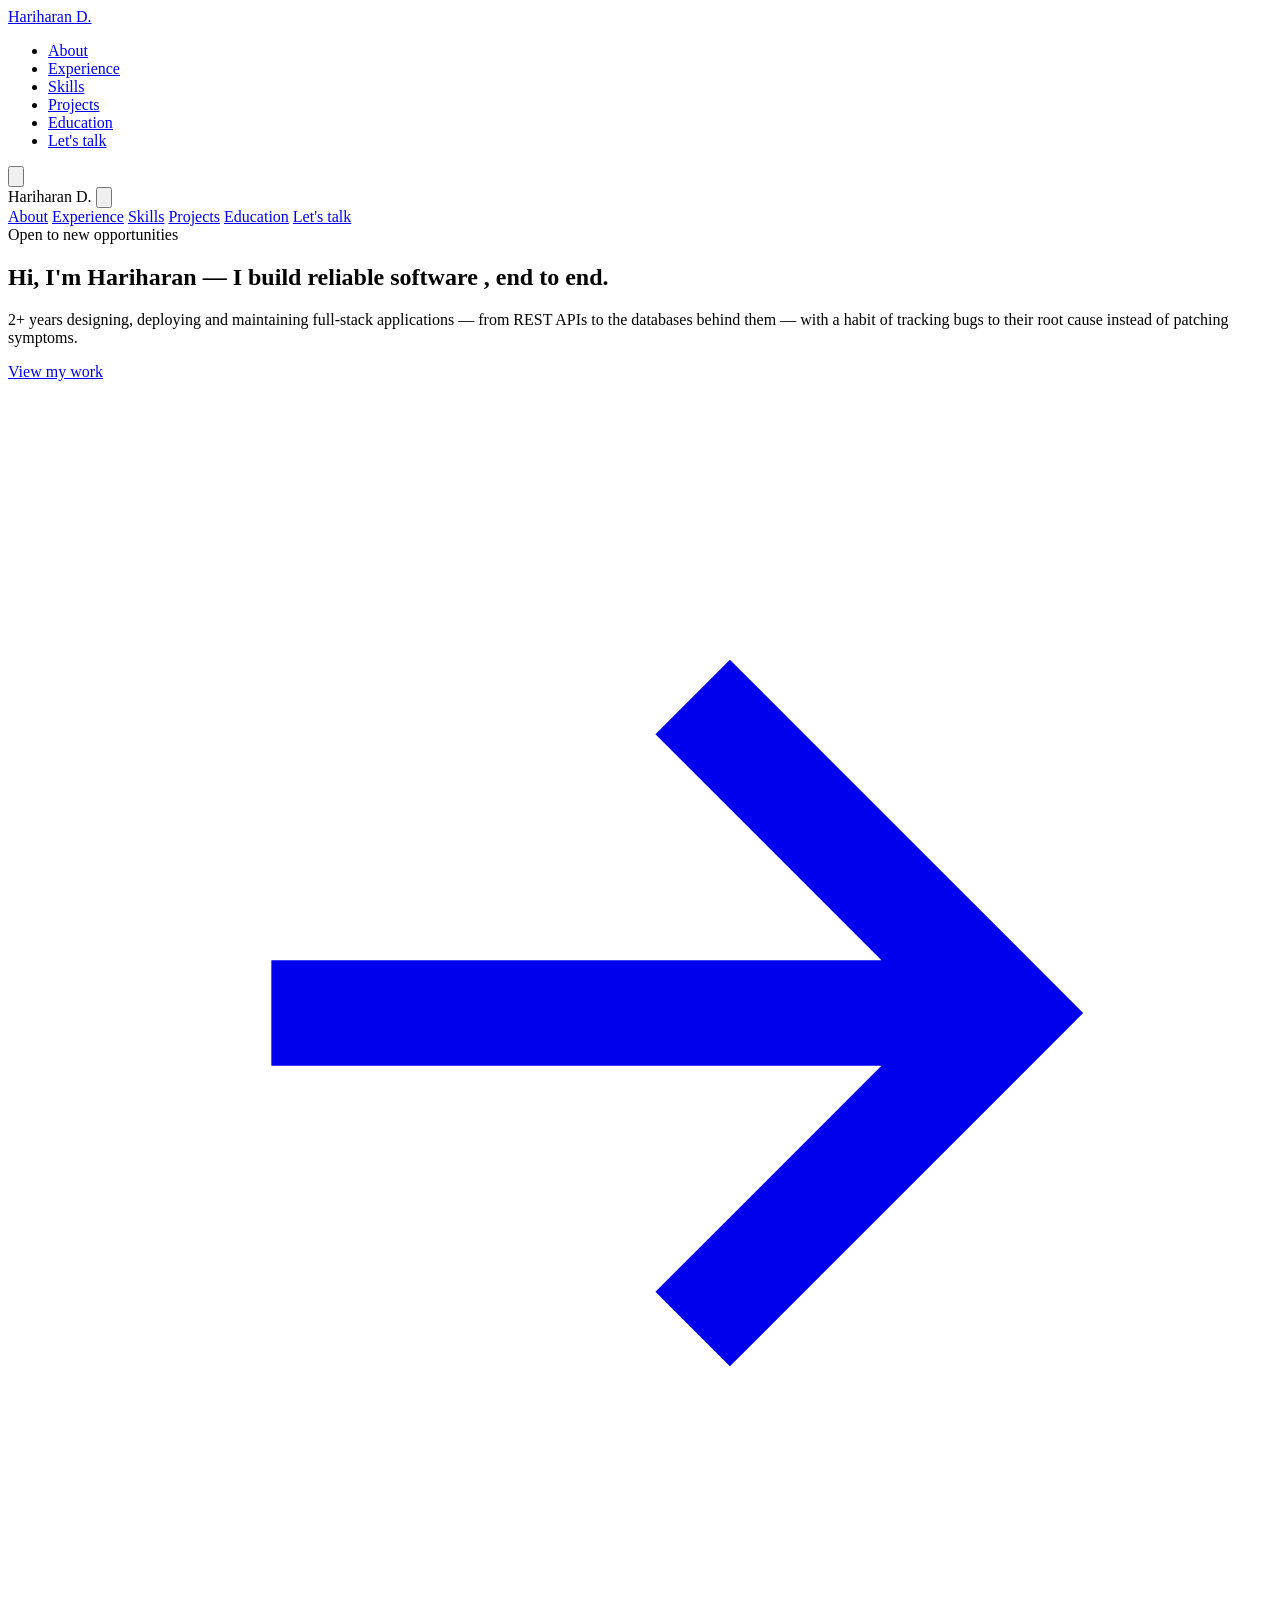
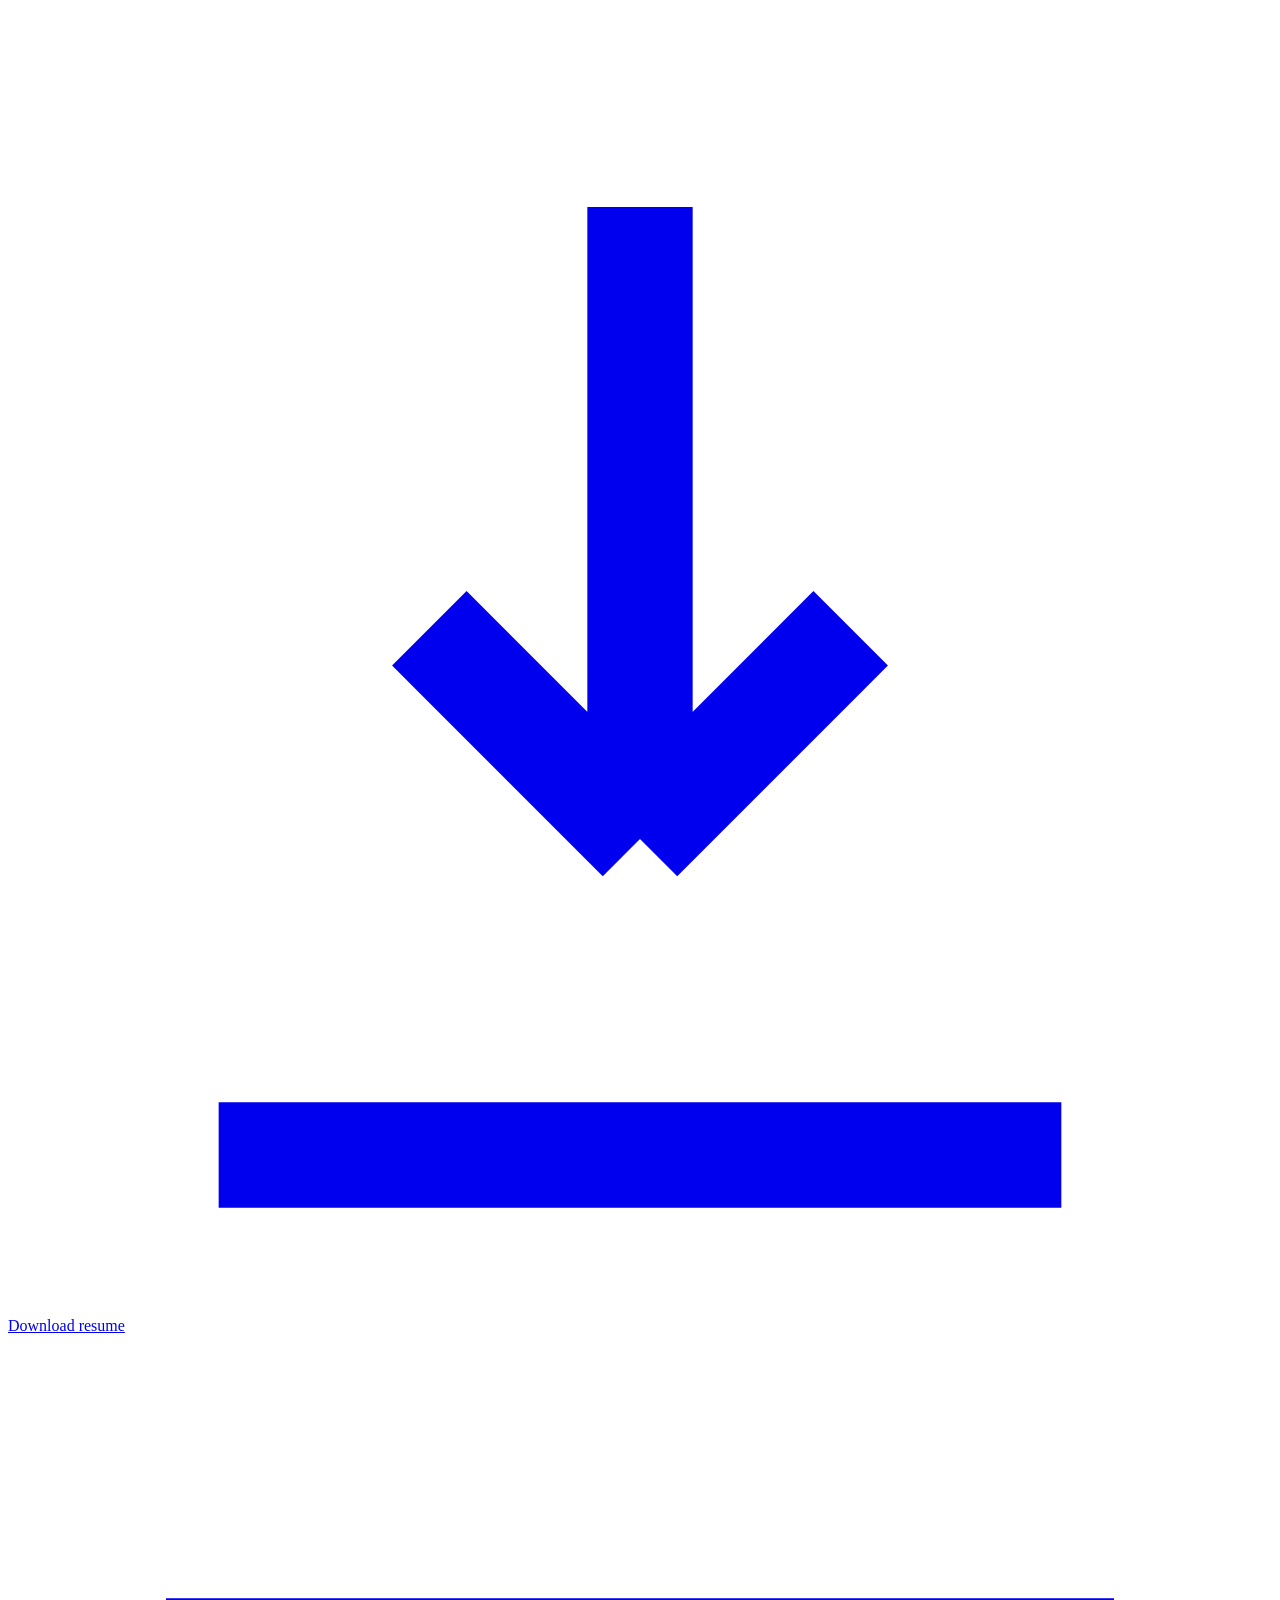
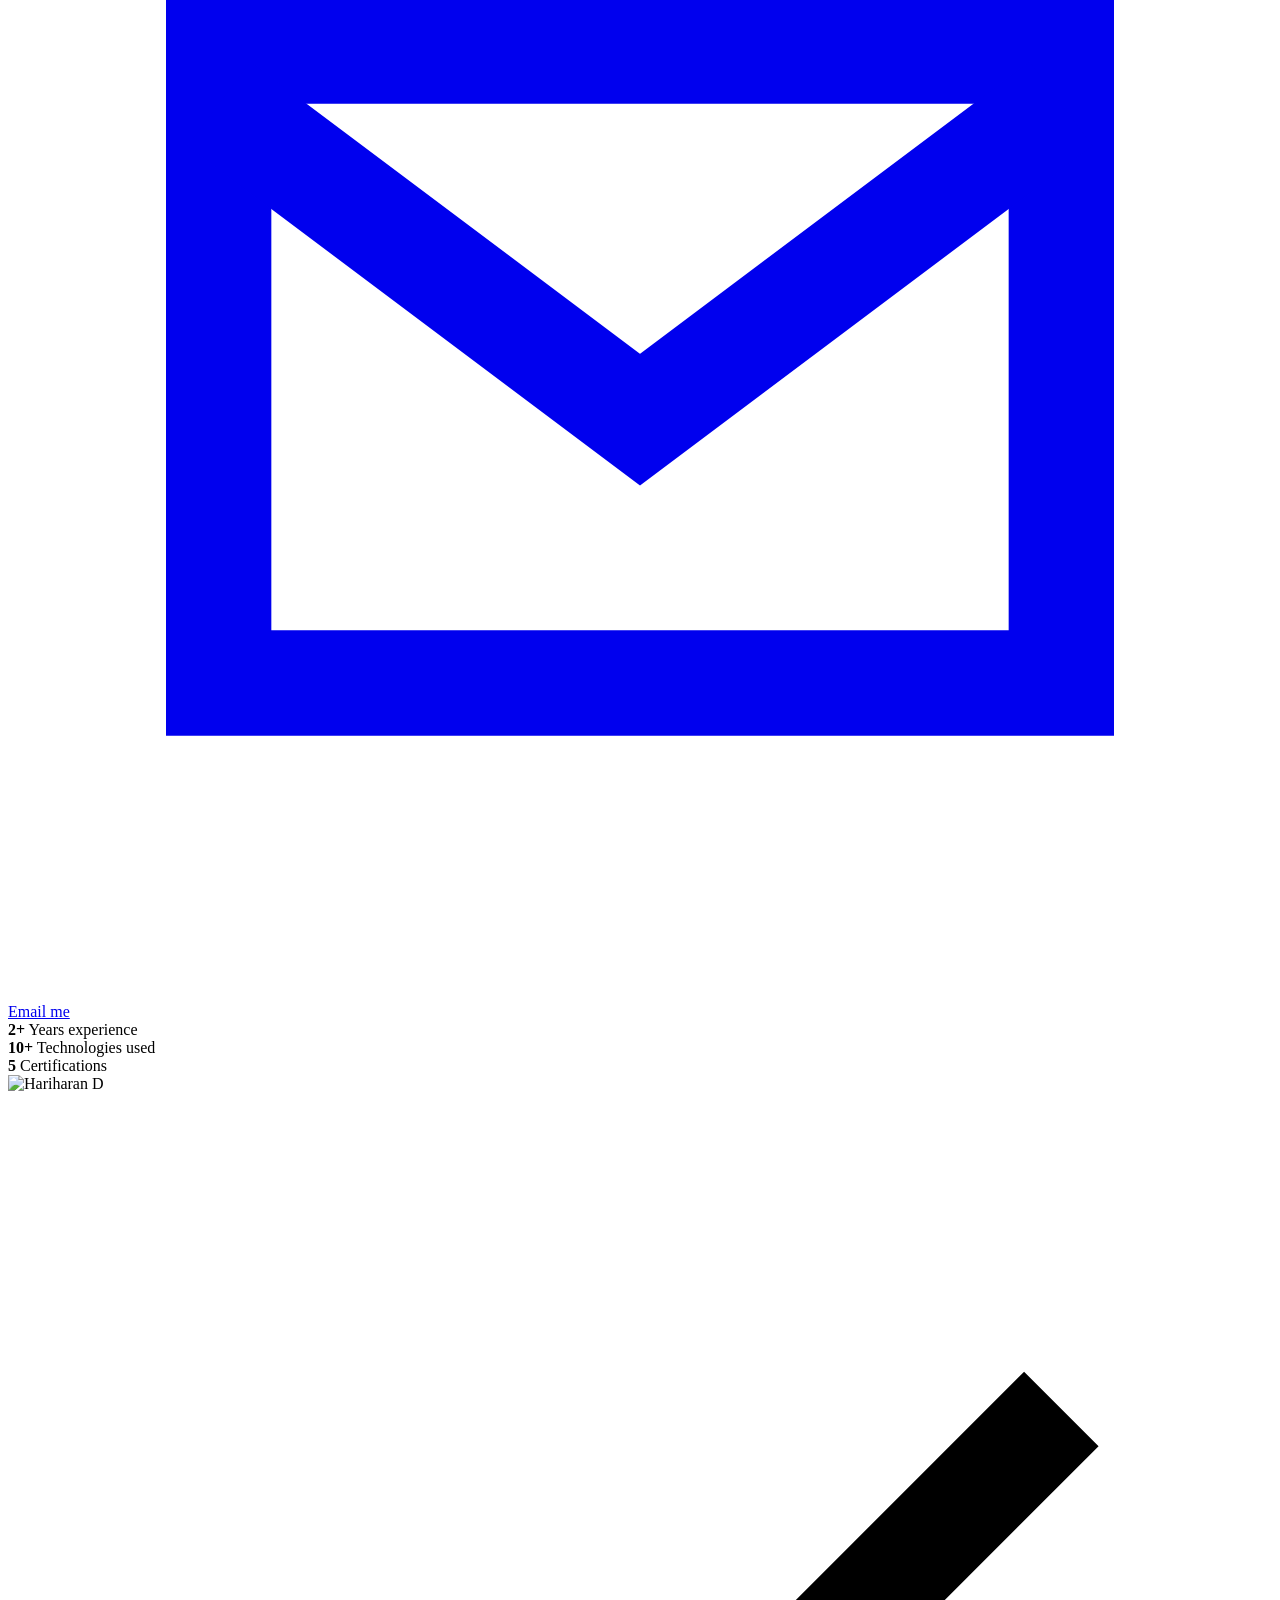
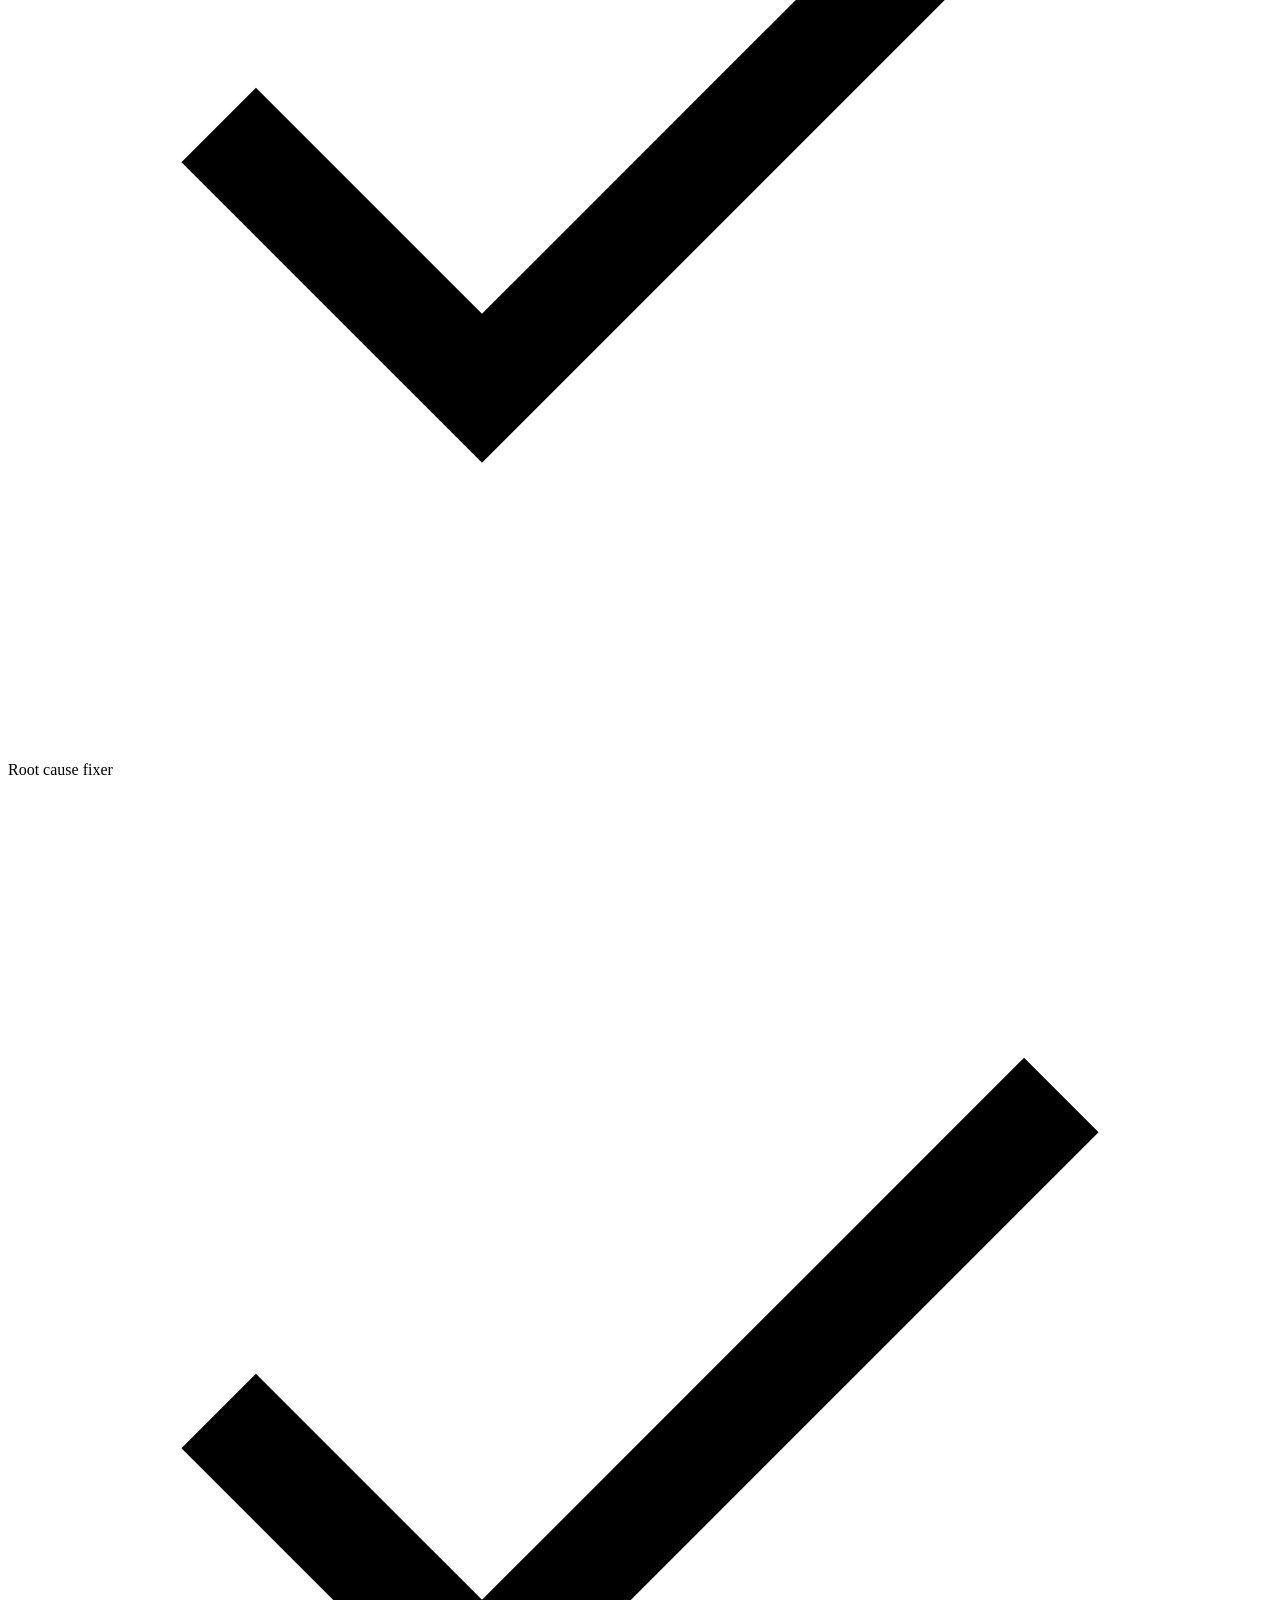
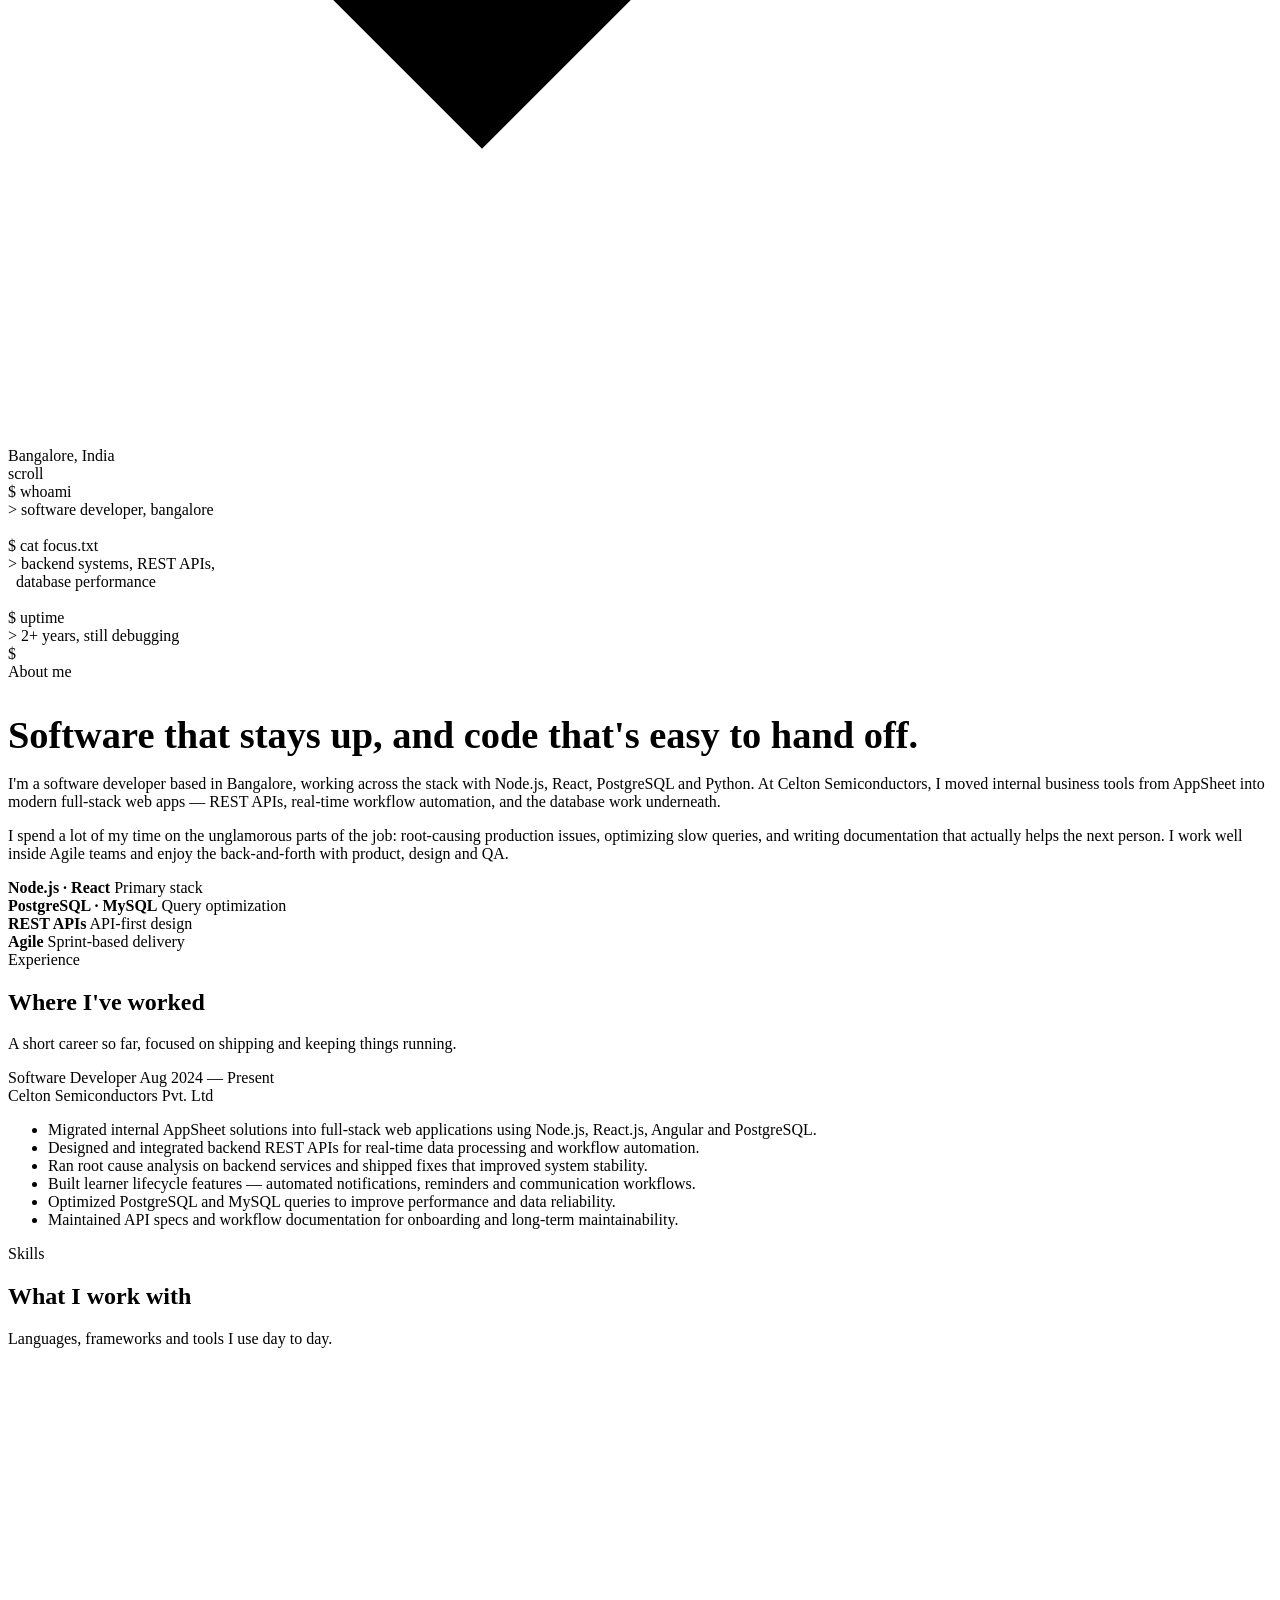
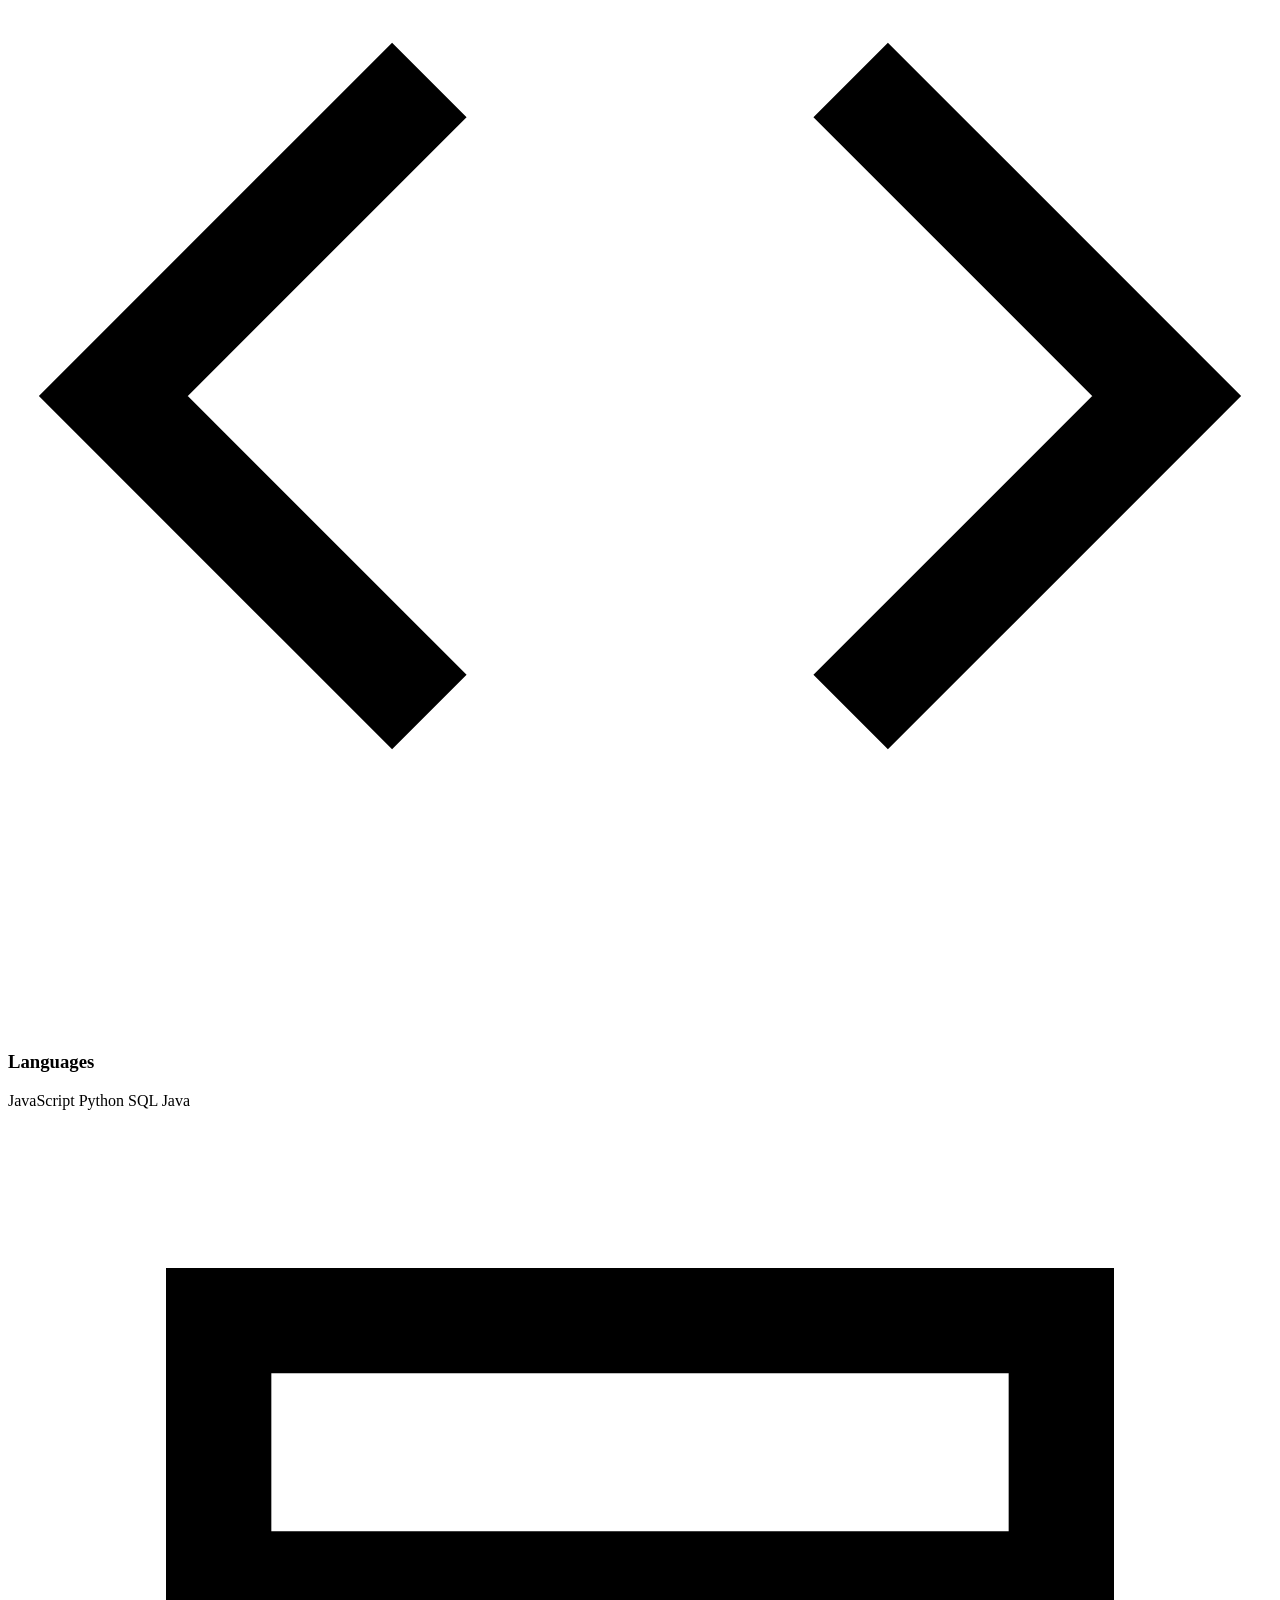
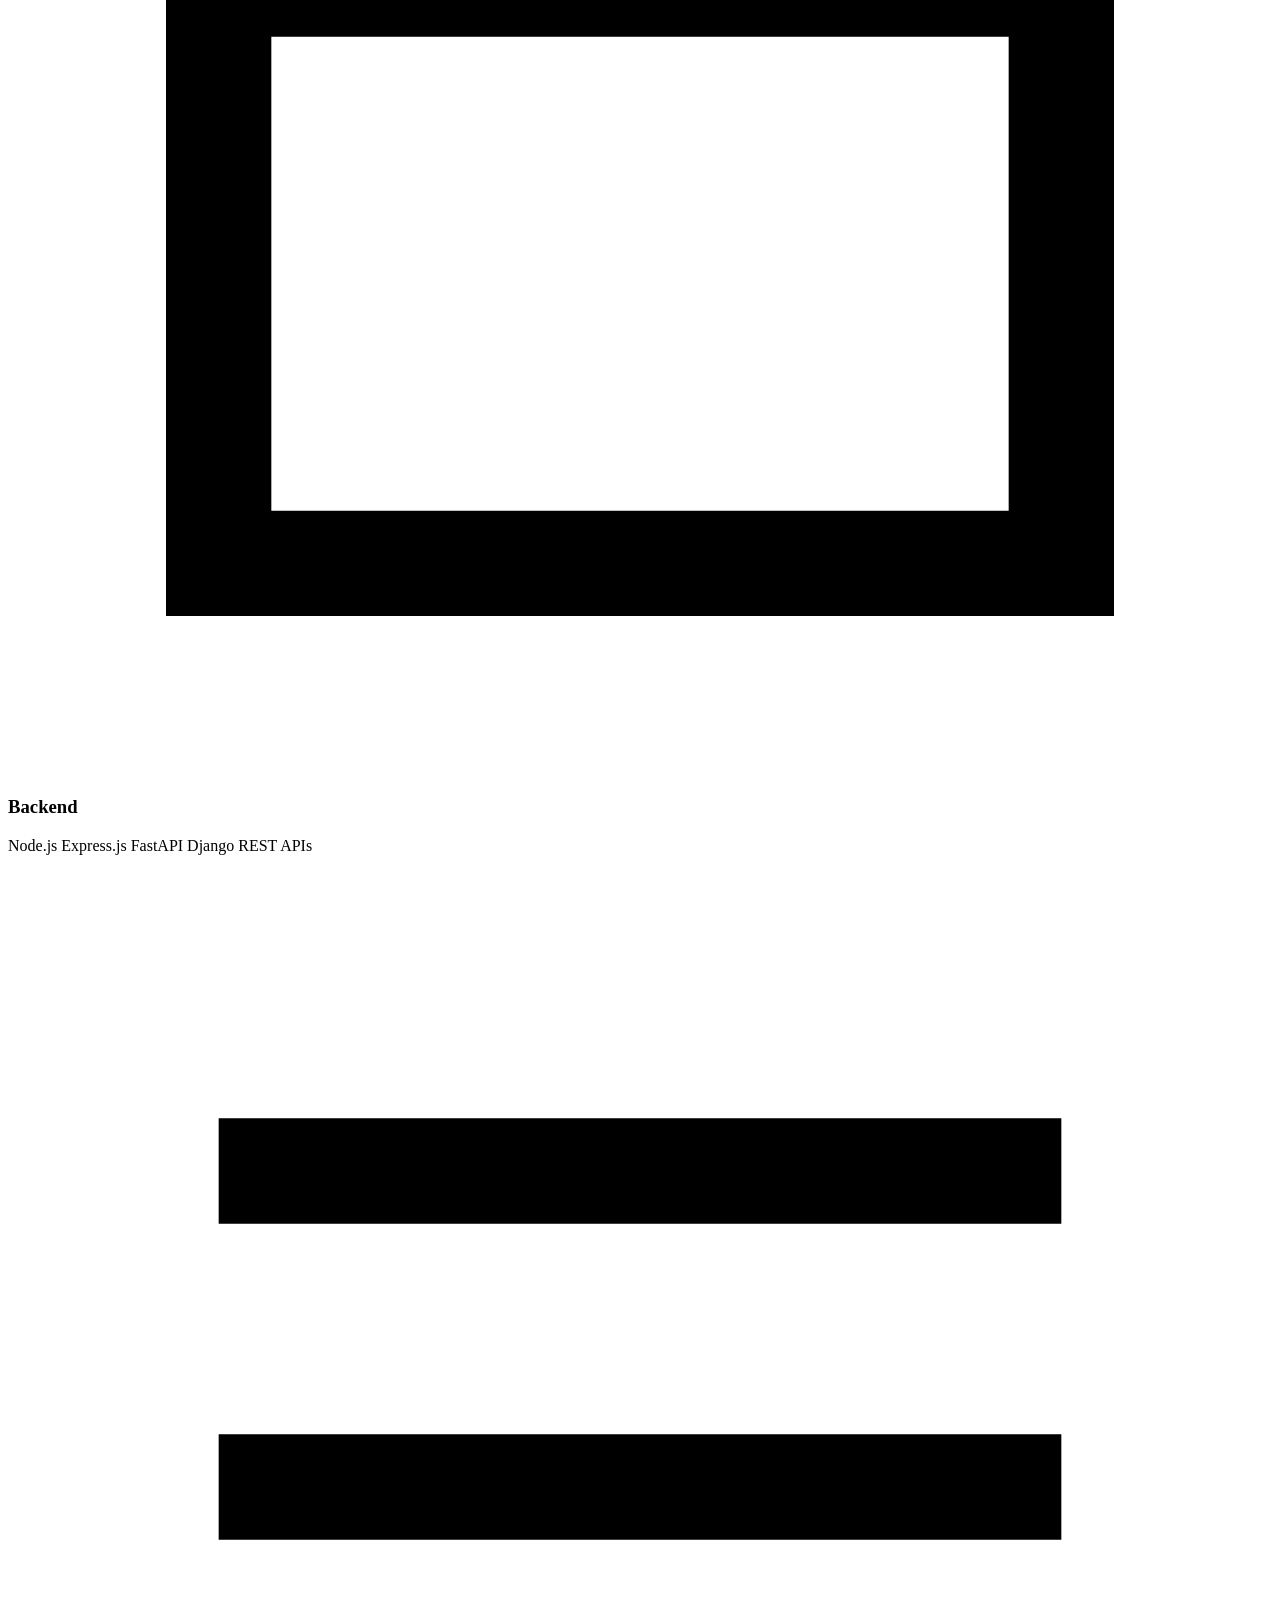
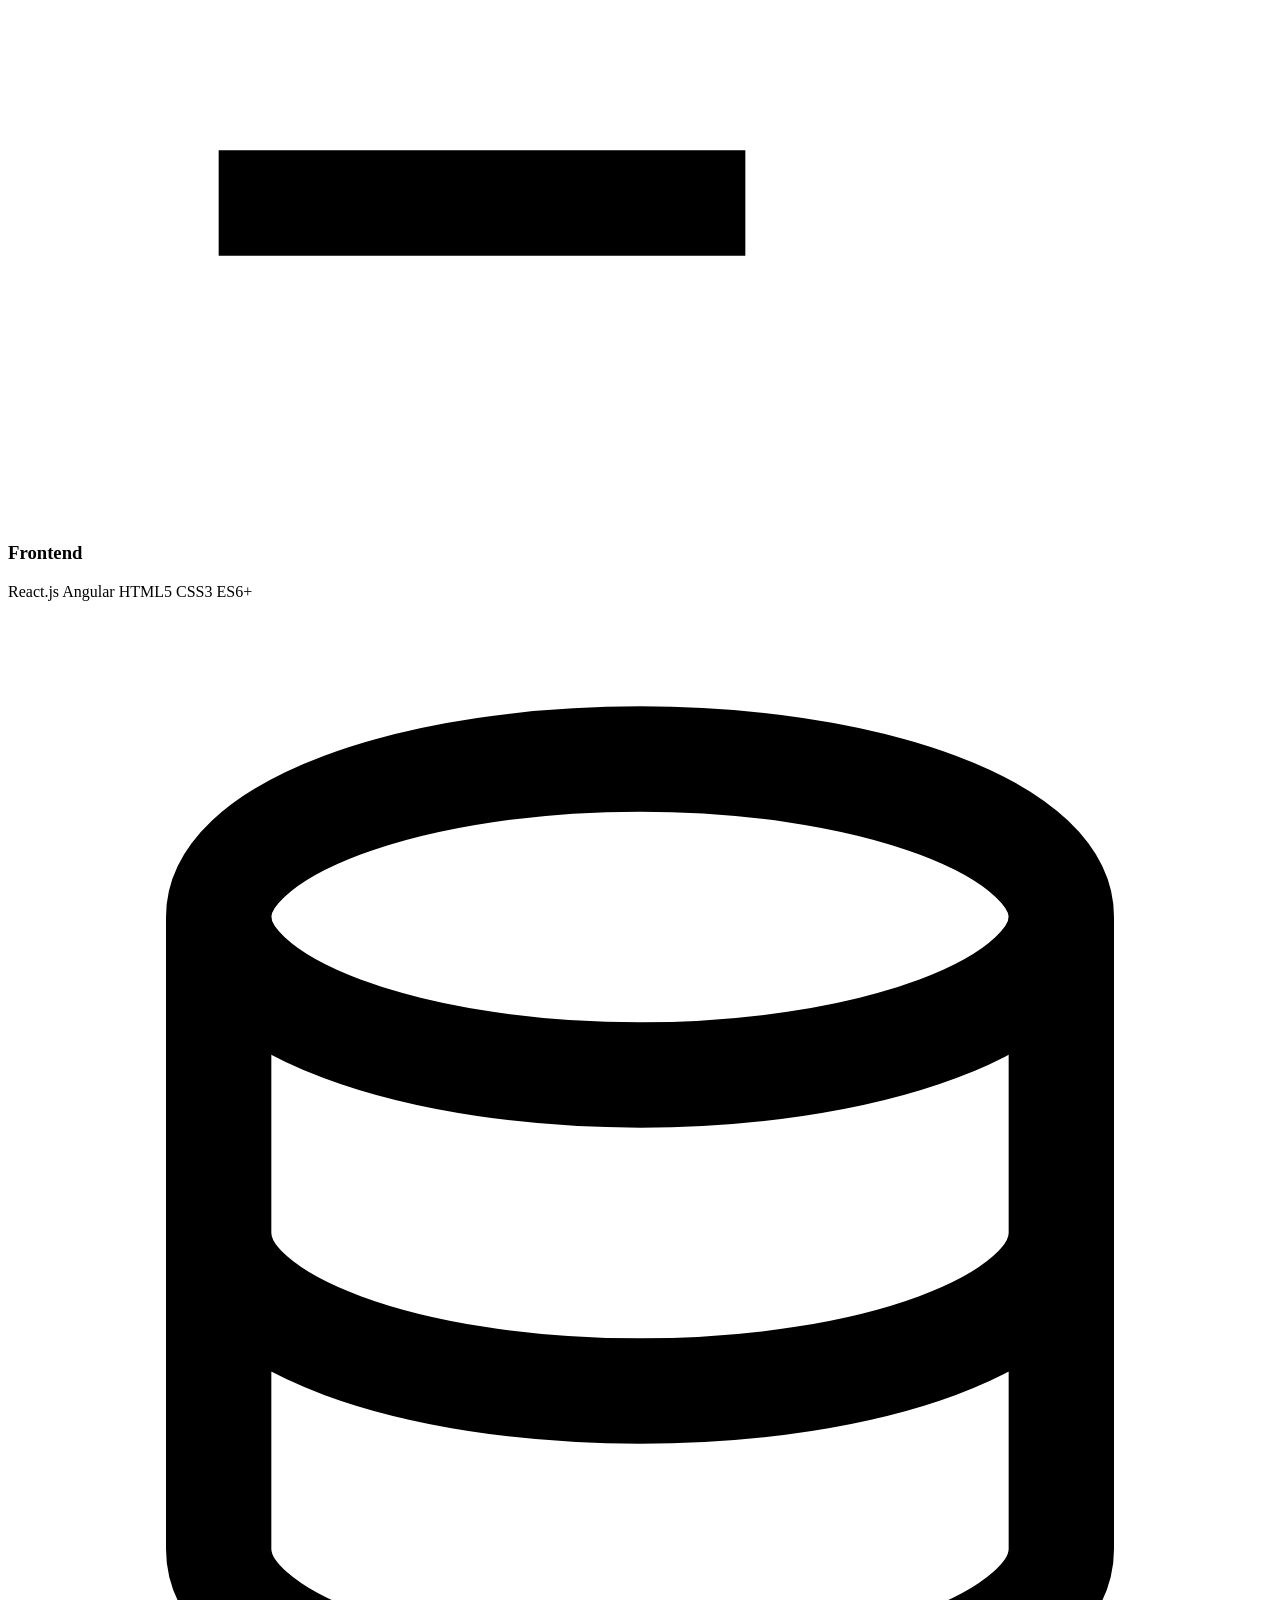
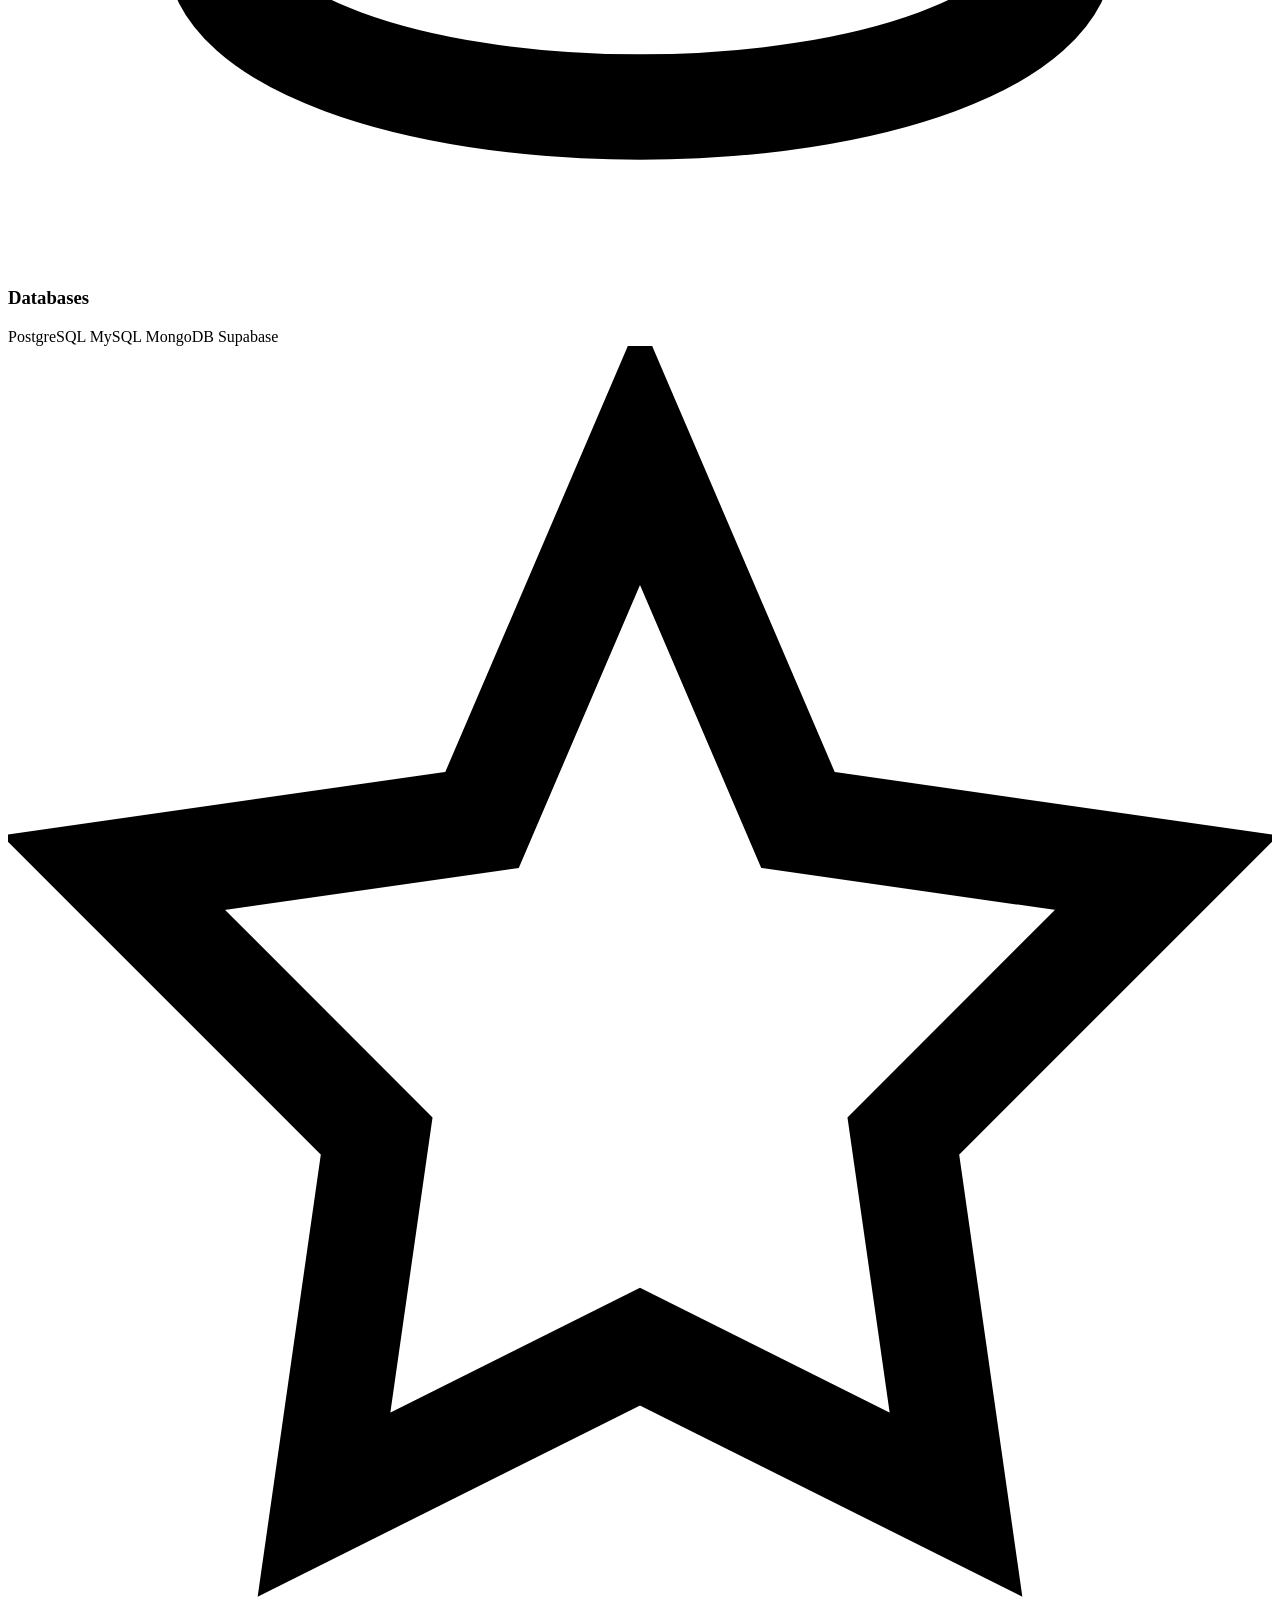
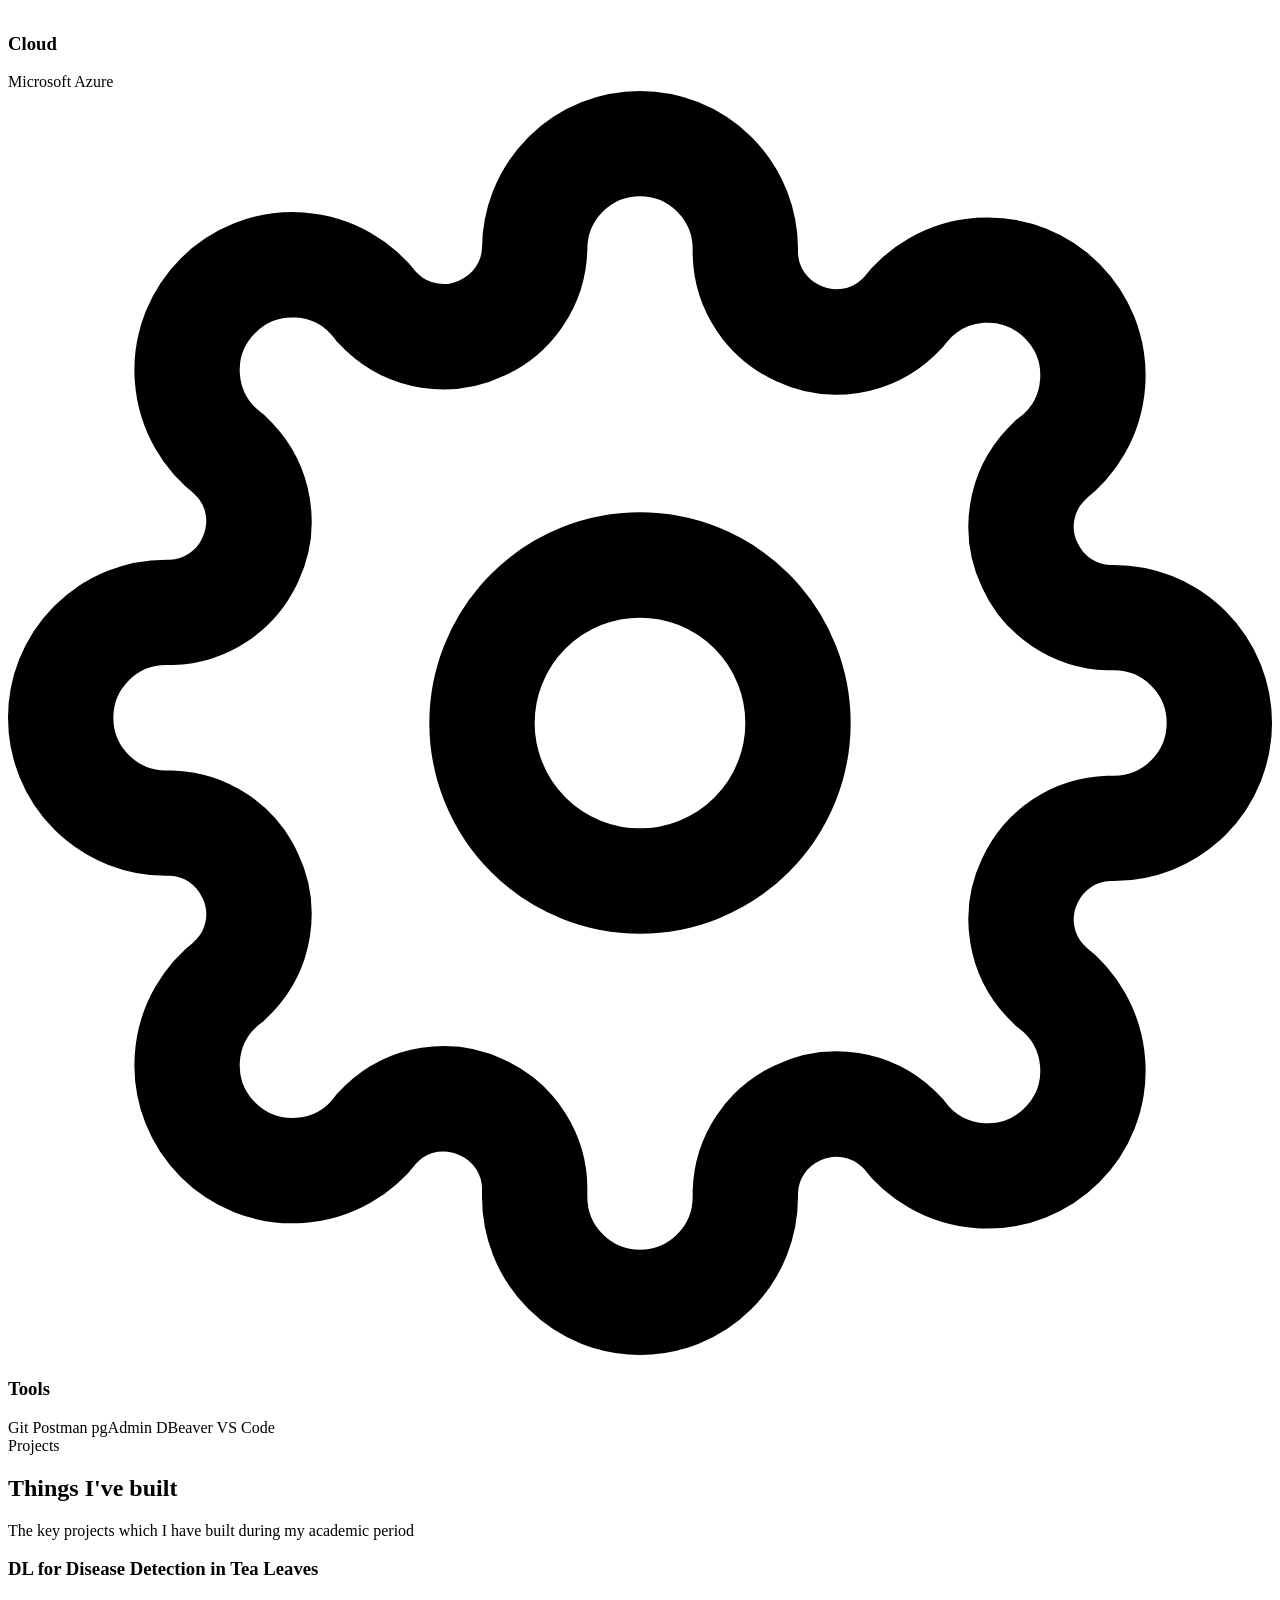
==== index.html @ 6463476a "upload the main index.html portfolio file" ====
<!DOCTYPE html>
<html lang="en">
<head>
  <meta charset="UTF-8" />
  <meta name="viewport" content="width=device-width, initial-scale=1.0" />

  <title>Hariharan D — Software Developer</title>

  <meta
    name="description"
    content="Hariharan D — Software Developer specializing in Node.js, React and full-stack systems."
  />

  <link rel="preconnect" href="https://fonts.googleapis.com" />
  <link rel="preconnect" href="https://fonts.gstatic.com" crossorigin />

  <link
    href="https://fonts.googleapis.com/css2?family=Fraunces:opsz,wght@9..144,500;9..144,600&family=Plus+Jakarta+Sans:wght@400;500;600;700&family=IBM+Plex+Mono:wght@400;500&display=swap"
    rel="stylesheet"
  />

  <link rel="stylesheet" href="css/style.css" />
</head>

<body>

  <div id="scrollProgress"></div>

  <div class="admin-pill" id="adminPill" style="display:none;">
    ADMIN MODE
  </div>

  <!-- ============ Navbar ============ -->

  <header class="navbar" id="navbar">
    <div class="wrap nav-inner">

      <a href="#top" class="brand">
        Hariharan <span>D.</span>
      </a>

      <nav>
        <ul class="nav-links">
          <li><a href="#about">About</a></li>
          <li><a href="#experience">Experience</a></li>
          <li><a href="#skills">Skills</a></li>
          <li><a href="#projects">Projects</a></li>
          <li><a href="#education">Education</a></li>
          <li><a href="#contact" class="nav-cta">Let's talk</a></li>
        </ul>
      </nav>

      <button
        class="hamburger"
        id="hamburger"
        aria-label="Open menu"
      >
        <svg
          viewBox="0 0 24 24"
          fill="none"
          stroke="currentColor"
          stroke-width="2"
        >
          <path d="M3 6h18M3 12h18M3 18h18" />
        </svg>
      </button>

    </div>
  </header>

  <!-- Mobile Menu -->

  <div class="mobile-menu" id="mobileMenu">

    <div class="mobile-menu-top">

      <span class="brand">
        Hariharan <span>D.</span>
      </span>

      <button
        class="hamburger"
        id="mobileClose"
        aria-label="Close menu"
      >
        <svg
          viewBox="0 0 24 24"
          fill="none"
          stroke="currentColor"
          stroke-width="2"
        >
          <path d="M6 6l12 12M18 6L6 18" />
        </svg>
      </button>

    </div>

    <a href="#about">About</a>
    <a href="#experience">Experience</a>
    <a href="#skills">Skills</a>
    <a href="#projects">Projects</a>
    <a href="#education">Education</a>
    <a href="#contact" class="nav-cta">Let's talk</a>

  </div>

  <main id="top">

    <!-- ============ Hero ============ -->

    <section class="hero" id="hero">

      <div class="hero-blobs">
        <div class="blob blob-1"></div>
        <div class="blob blob-2"></div>
        <div class="blob blob-3"></div>
      </div>

      <div class="wrap hero-grid">

        <div>

          <span class="hero-tag">
            <span class="dot"></span>
            Open to new opportunities
          </span>

          <h1>
            Hi, I'm Hariharan — I build
            <span class="gradient-text">
              reliable software
            </span>,
            end to end.
          </h1>

          <p class="hero-role-line">
            <span id="roleText"></span>
            <span class="cursor"></span>
          </p>

          <p class="desc">
            2+ years designing, deploying and maintaining full-stack
            applications — from REST APIs to the databases behind them —
            with a habit of tracking bugs to their root cause instead of
            patching symptoms.
          </p>

          <div class="hero-actions">

            <a class="btn btn-primary" href="#projects">
              View my work

              <svg
                viewBox="0 0 24 24"
                fill="none"
                stroke="currentColor"
                stroke-width="2"
              >
                <path d="M5 12h14M13 6l6 6-6 6" />
              </svg>
            </a>

            <!-- DOWNLOAD RESUME BUTTON -->

            <a
              class="btn btn-outline"
              href="./assets/resume.pdf"
              download="Hariharan-D-Software-Developer-Resume.pdf"
            >
              <svg
                viewBox="0 0 24 24"
                fill="none"
                stroke="currentColor"
                stroke-width="2"
              >
                <path d="M12 3v12m0 0l-4-4m4 4l4-4M4 21h16"/>
              </svg>
              Download resume
            </a>

            <a
              class="btn btn-ghost"
              href="mailto:imdhariharan@gmail.com"
            >
              <svg
                viewBox="0 0 24 24"
                fill="none"
                stroke="currentColor"
                stroke-width="2"
              >
                <path d="M4 6h16v12H4z" />
                <path d="M4 7l8 6 8-6" />
              </svg>

              Email me
            </a>

          </div>

          <div class="hero-stats">

            <div>
              <strong>2+</strong>
              <span>Years experience</span>
            </div>

            <div>
              <strong>10+</strong>
              <span>Technologies used</span>
            </div>

            <div>
              <strong>5</strong>
              <span>Certifications</span>
            </div>

          </div>

        </div>

        <div class="hero-photo-wrap">

          <div class="hero-photo-ring">

            <div class="hero-photo">

              <img
                src="assets/profile.jpeg"
                alt="Hariharan D"
              />

            </div>

          </div>

          <div class="hero-badge badge-1">

            <svg
              viewBox="0 0 24 24"
              fill="none"
              stroke="currentColor"
              stroke-width="2"
            >
              <path d="M20 6L9 17l-5-5" />
            </svg>

            Root cause fixer

          </div>

          <div class="hero-badge badge-2">

            <svg
              viewBox="0 0 24 24"
              fill="none"
              stroke="currentColor"
              stroke-width="2"
            >
              <path d="M20 6L9 17l-5-5" />
            </svg>

            Bangalore, India

          </div>

        </div>

      </div>

      <div class="scroll-cue">
        <div class="stick"></div>
        scroll
      </div>

    </section>


    <!-- ============ About ============ -->

    <section id="about">

      <div class="wrap about-grid">

        <div data-reveal>

          <div class="about-card">

            <div class="mini-terminal">

              <span class="p">$</span> whoami<br>

              <span class="k">></span>
              software developer, bangalore

              <br><br>

              <span class="p">$</span> cat focus.txt<br>

              <span class="k">></span>
              backend systems, REST APIs,<br>

              &nbsp;&nbsp;database performance

              <br><br>

              <span class="p">$</span> uptime<br>

              <span class="k">></span>
              2+ years, still debugging

              <br>

              <span class="p">$</span>
              <span
                class="cursor"
                style="background:#7ee6c4;"
              ></span>

            </div>

          </div>

        </div>


        <div data-reveal data-reveal-delay="1">

          <span class="eyebrow">
            About me
          </span>

          <h2
            style="
              font-size:clamp(1.8rem,3vw,2.4rem);
              margin-bottom:18px;
            "
          >
            Software that stays up, and code that's easy to hand off.
          </h2>

          <p>
            I'm a software developer based in Bangalore, working across
            the stack with Node.js, React, PostgreSQL and Python.
            At Celton Semiconductors, I moved internal business tools
            from AppSheet into modern full-stack web apps — REST APIs,
            real-time workflow automation, and the database work underneath.
          </p>

          <p class="muted">
            I spend a lot of my time on the unglamorous parts of the job:
            root-causing production issues, optimizing slow queries,
            and writing documentation that actually helps the next person.
            I work well inside Agile teams and enjoy the back-and-forth
            with product, design and QA.
          </p>

          <div class="about-highlights">

            <div class="highlight">
              <strong>Node.js · React</strong>
              <span>Primary stack</span>
            </div>

            <div class="highlight">
              <strong>PostgreSQL · MySQL</strong>
              <span>Query optimization</span>
            </div>

            <div class="highlight">
              <strong>REST APIs</strong>
              <span>API-first design</span>
            </div>

            <div class="highlight">
              <strong>Agile</strong>
              <span>Sprint-based delivery</span>
            </div>

          </div>

        </div>

      </div>

    </section>


    <!-- ============ Experience ============ -->

    <section id="experience">

      <div class="wrap">

        <div class="section-head" data-reveal>

          <span class="eyebrow">
            Experience
          </span>

          <h2>
            Where I've worked
          </h2>

          <p>
            A short career so far, focused on shipping and keeping things running.
          </p>

        </div>


        <div class="timeline">

          <div class="tl-entry" data-reveal>

            <div class="tl-dot"></div>

            <div class="tl-card">

              <div class="tl-meta">

                <span class="role">
                  Software Developer
                </span>

                <span class="date">
                  Aug 2024 — Present
                </span>

              </div>

              <div class="tl-org">
                Celton Semiconductors Pvt. Ltd
              </div>

              <ul>

                <li>
                  Migrated internal AppSheet solutions into full-stack
                  web applications using Node.js, React.js, Angular and PostgreSQL.
                </li>

                <li>
                  Designed and integrated backend REST APIs for real-time
                  data processing and workflow automation.
                </li>

                <li>
                  Ran root cause analysis on backend services and shipped
                  fixes that improved system stability.
                </li>

                <li>
                  Built learner lifecycle features — automated notifications,
                  reminders and communication workflows.
                </li>

                <li>
                  Optimized PostgreSQL and MySQL queries to improve
                  performance and data reliability.
                </li>

                <li>
                  Maintained API specs and workflow documentation for
                  onboarding and long-term maintainability.
                </li>

              </ul>

            </div>

          </div>

        </div>

      </div>

    </section>


    <!-- ============ Skills ============ -->

    <section id="skills">

      <div class="wrap">

        <div class="section-head" data-reveal>

          <span class="eyebrow">
            Skills
          </span>

          <h2>
            What I work with
          </h2>

          <p>
            Languages, frameworks and tools I use day to day.
          </p>

        </div>


        <div class="skills-wrap">

          <div class="skill-card" data-reveal>

            <div
              class="icon-tile"
              style="background:var(--primary);"
            >

              <svg
                viewBox="0 0 24 24"
                fill="none"
                stroke="currentColor"
                stroke-width="2"
              >
                <path d="M16 18l6-6-6-6M8 6l-6 6 6 6" />
              </svg>

            </div>

            <h3>
              Languages
            </h3>

            <div class="chip-row">

              <span class="chip">JavaScript</span>
              <span class="chip">Python</span>
              <span class="chip">SQL</span>
              <span class="chip">Java</span>

            </div>

          </div>


          <div
            class="skill-card"
            data-reveal
            data-reveal-delay="1"
          >

            <div
              class="icon-tile"
              style="background:var(--cyan);"
            >

              <svg
                viewBox="0 0 24 24"
                fill="none"
                stroke="currentColor"
                stroke-width="2"
              >
                <path d="M4 4h16v16H4z" />
                <path d="M4 9h16" />
              </svg>

            </div>

            <h3>
              Backend
            </h3>

            <div class="chip-row">

              <span class="chip">Node.js</span>
              <span class="chip">Express.js</span>
              <span class="chip">FastAPI</span>
              <span class="chip">Django</span>
              <span class="chip">REST APIs</span>

            </div>

          </div>


          <div
            class="skill-card"
            data-reveal
            data-reveal-delay="2"
          >

            <div
              class="icon-tile"
              style="background:var(--orange);"
            >

              <svg
                viewBox="0 0 24 24"
                fill="none"
                stroke="currentColor"
                stroke-width="2"
              >
                <path d="M4 6h16M4 12h16M4 18h10" />
              </svg>

            </div>

            <h3>
              Frontend
            </h3>

            <div class="chip-row">

              <span class="chip">React.js</span>
              <span class="chip">Angular</span>
              <span class="chip">HTML5</span>
              <span class="chip">CSS3</span>
              <span class="chip">ES6+</span>

            </div>

          </div>


          <div class="skill-card" data-reveal>

            <div
              class="icon-tile"
              style="background:var(--mint);"
            >

              <svg
                viewBox="0 0 24 24"
                fill="none"
                stroke="currentColor"
                stroke-width="2"
              >
                <ellipse
                  cx="12"
                  cy="6"
                  rx="8"
                  ry="3"
                />

                <path
                  d="M4 6v6c0 1.7 3.6 3 8 3s8-1.3 8-3V6M4 12v6c0 1.7 3.6 3 8 3s8-1.3 8-3v-6"
                />

              </svg>

            </div>

            <h3>
              Databases
            </h3>

            <div class="chip-row">

              <span class="chip">PostgreSQL</span>
              <span class="chip">MySQL</span>
              <span class="chip">MongoDB</span>
              <span class="chip">Supabase</span>

            </div>

          </div>


          <div
            class="skill-card"
            data-reveal
            data-reveal-delay="1"
          >

            <div
              class="icon-tile"
              style="background:var(--pink);"
            >

              <svg
                viewBox="0 0 24 24"
                fill="none"
                stroke="currentColor"
                stroke-width="2"
              >

                <path
                  d="M12 2l3 7 7 1-5 5 1 7-6-3-6 3 1-7-5-5 7-1z"
                />

              </svg>

            </div>

            <h3>
              Cloud
            </h3>

            <div class="chip-row">

              <span class="chip">
                Microsoft Azure
              </span>

            </div>

          </div>


          <div
            class="skill-card"
            data-reveal
            data-reveal-delay="2"
          >

            <div
              class="icon-tile"
              style="background:var(--primary-dark);"
            >

              <svg
                viewBox="0 0 24 24"
                fill="none"
                stroke="currentColor"
                stroke-width="2"
              >

                <circle
                  cx="12"
                  cy="12"
                  r="3"
                />

                <path
                  d="M19.4 15a1.7 1.7 0 00.3 1.9l.1.1a2 2 0 11-2.8 2.8l-.1-.1a1.7 1.7 0 00-1.9-.3 1.7 1.7 0 00-1 1.5V21a2 2 0 11-4 0v-.1a1.7 1.7 0 00-1-1.6 1.7 1.7 0 00-1.9.3l-.1.1a2 2 0 11-2.8-2.8l.1-.1a1.7 1.7 0 00.3-1.9 1.7 1.7 0 00-1.5-1H3a2 2 0 110-4h.1a1.7 1.7 0 001.5-1 1.7 1.7 0 00-.3-1.9l-.1-.1a2 2 0 112.8-2.8l.1.1a1.7 1.7 0 001.9.3H9a1.7 1.7 0 001-1.5V3a2 2 0 114 0v.1a1.7 1.7 0 001 1.5 1.7 1.7 0 001.9-.3l.1-.1a2 2 0 112.8 2.8l-.1.1a1.7 1.7 0 00-.3 1.9V9a1.7 1.7 0 001.5 1H21a2 2 0 110 4h-.1a1.7 1.7 0 00-1.5 1z"
                />

              </svg>

            </div>

            <h3>
              Tools
            </h3>

            <div class="chip-row">

              <span class="chip">Git</span>
              <span class="chip">Postman</span>
              <span class="chip">pgAdmin</span>
              <span class="chip">DBeaver</span>
              <span class="chip">VS Code</span>

            </div>

          </div>

        </div>

      </div>

    </section>


    <!-- ============ Projects ============ -->

    <section id="projects">

      <div class="wrap">

        <div class="section-head" data-reveal>

          <span class="eyebrow">
            Projects
          </span>

          <h2>
            Things I've built
          </h2>

          <p>
            The key projects which I have built during my academic period
          </p>

        </div>


        <div class="projects-grid">


          <!-- Project 1 -->

          <div
            class="project-card"
            data-reveal
          >

            <div class="project-inner">

              <div class="project-top">

                <h3>
                  DL for Disease Detection in Tea Leaves
                </h3>

              </div>

              <div class="project-stack">

                <span>Python</span>
                <span>Machine Learning</span>
                <span>HTML</span>
                <span>CSS</span>

              </div>

              <ul>

                <li>
                  Developed a machine learning-based system for
                  detecting diseases in tea leaves.
                </li>

                <li>
                  Processed image-based data using Python and machine
                  learning techniques.
                </li>

                <li>
                  Built a simple web interface using HTML and CSS
                  for interacting with the detection system.
                </li>

              </ul>

              <div class="project-links">

                <a
                  class="btn btn-outline btn-sm"
                  href="https://github.com/Hariharan-345/DL-for-Tea-Leaves-Disease-Detection"
                  target="_blank"
                  rel="noopener"
                >

                  <svg
                    viewBox="0 0 24 24"
                    fill="none"
                    stroke="currentColor"
                    stroke-width="2"
                  >

                    <path
                      d="M9 19c-5 1.5-5-2.5-7-3m14 6v-3.9c0-1 .1-1.4-.5-2 2-.2 4.5-1 4.5-5a4 4 0 00-1-2.7c.4-1 .4-2.2 0-3.3 0 0-1-.3-3 1.2a10 10 0 00-5.5 0C7.6 3.7 6.6 4 6.6 4a4 4 0 00-1 3.3A4 4 0 004.6 10c0 4 2.5 4.8 4.5 5-.6.6-.6 1.2-.5 2V21"
                    />

                  </svg>

                  Code

                </a>

              </div>

            </div>

          </div>


          <!-- Project 2 -->

          <div
            class="project-card"
            data-reveal
            data-reveal-delay="1"
          >

            <div class="project-inner">

              <div class="project-top">

                <h3>
                  Mobile Application for Sustainable Crop Recommendation System
                </h3>

              </div>

              <div class="project-stack">

                <span>Python</span>
                <span>Machine Learning</span>
                <span>SQL</span>

              </div>

              <ul>

                <li>
                  Developed an ML-based crop recommendation system
                  using structured agricultural data.
                </li>

                <li>
                  Implemented data processing and machine learning
                  workflows for crop recommendations.
                </li>

                <li>
                  Used Python and SQL for processing and managing
                  recommendation data.
                </li>

              </ul>

              <div class="project-links">

                <a
                  class="btn btn-outline btn-sm"
                  href="https://github.com/Hariharan-345/Mobile-Application-for-Crop-Recommendation"
                  target="_blank"
                  rel="noopener"
                >

                  <svg
                    viewBox="0 0 24 24"
                    fill="none"
                    stroke="currentColor"
                    stroke-width="2"
                  >

                    <path
                      d="M9 19c-5 1.5-5-2.5-7-3m14 6v-3.9c0-1 .1-1.4-.5-2 2-.2 4.5-1 4.5-5a4 4 0 00-1-2.7c.4-1 .4-2.2 0-3.3 0 0-1-.3-3 1.2a10 10 0 00-5.5 0C7.6 3.7 6.6 4 6.6 4a4 4 0 00-1 3.3A4 4 0 004.6 10c0 4 2.5 4.8 4.5 5-.6.6-.6 1.2-.5 2V21"
                    />

                  </svg>

                  Code

                </a>

              </div>

            </div>

          </div>

        </div>

      </div>

    </section>


    <!-- ============ Education & Certifications ============ -->

    <section id="education">

      <div class="wrap edu-cert-grid">


        <!-- Education -->

        <div data-reveal>

          <span class="eyebrow">
            Education
          </span>

          <h2
            style="
              font-size:1.7rem;
              margin-bottom:20px;
            "
          >
            Academic background
          </h2>


          <div class="edu-item">

            <div>

              <div class="school">
                B.E, Computer Science and Engineering
              </div>

              <div class="detail">
                Anna University · 2020–2024
              </div>

            </div>

            <div class="score">
              CGPA 8.4
            </div>

          </div>


          <div class="edu-item">

            <div>

              <div class="school">
                HSC
              </div>

              <div class="detail">
                St. Joseph's Mat. Hr. Sec. School
              </div>

            </div>

            <div class="score">
              74.1%
            </div>

          </div>


          <div class="edu-item">

            <div>

              <div class="school">
                SSLC
              </div>

              <div class="detail">
                St. Joseph's Mat. Hr. Sec. School
              </div>

            </div>

            <div class="score">
              86.4%
            </div>

          </div>

        </div>


        <!-- Certifications -->

        <div data-reveal data-reveal-delay="1">

          <span class="eyebrow">
            Certifications
          </span>

          <h2
            style="
              font-size:1.7rem;
              margin-bottom:20px;
            "
          >
            Courses & credentials
          </h2>


          <div class="cert-item">

            <div class="cert-icon">

              <svg
                viewBox="0 0 24 24"
                fill="none"
                stroke="currentColor"
                stroke-width="2"
              >

                <path
                  d="M12 15a4 4 0 100-8 4 4 0 000 8zM8.2 14.5L6 21l6-3 6 3-2.2-6.5"
                />

              </svg>

            </div>

            <span class="cert-name">
              Java Programming — CodeChef
            </span>

            <span class="cert-year">
              2023
            </span>

          </div>


          <div class="cert-item">

            <div class="cert-icon">

              <svg
                viewBox="0 0 24 24"
                fill="none"
                stroke="currentColor"
                stroke-width="2"
              >

                <path
                  d="M12 15a4 4 0 100-8 4 4 0 000 8zM8.2 14.5L6 21l6-3 6 3-2.2-6.5"
                />

              </svg>

            </div>

            <span class="cert-name">
              Introduction to Cybersecurity — Cisco
            </span>

            <span class="cert-year">
              2023
            </span>

          </div>


          <div class="cert-item">

            <div class="cert-icon">

              <svg
                viewBox="0 0 24 24"
                fill="none"
                stroke="currentColor"
                stroke-width="2"
              >

                <path
                  d="M12 15a4 4 0 100-8 4 4 0 000 8zM8.2 14.5L6 21l6-3 6 3-2.2-6.5"
                />

              </svg>

            </div>

            <span class="cert-name">
              Cloud Fundamentals — IBM & TNSDC
            </span>

            <span class="cert-year">
              2022
            </span>

          </div>


          <div class="cert-item">

            <div class="cert-icon">

              <svg
                viewBox="0 0 24 24"
                fill="none"
                stroke="currentColor"
                stroke-width="2"
              >

                <path
                  d="M12 15a4 4 0 100-8 4 4 0 000 8zM8.2 14.5L6 21l6-3 6 3-2.2-6.5"
                />

              </svg>

            </div>

            <span class="cert-name">
              Fundamentals of Data Science — G Learn
            </span>

            <span class="cert-year">
              2023
            </span>

          </div>


          <div class="cert-item">

            <div class="cert-icon">

              <svg
                viewBox="0 0 24 24"
                fill="none"
                stroke="currentColor"
                stroke-width="2"
              >

                <path
                  d="M12 15a4 4 0 100-8 4 4 0 000 8zM8.2 14.5L6 21l6-3 6 3-2.2-6.5"
                />

              </svg>

            </div>

            <span class="cert-name">
              Python Programming — Retech Solution
            </span>

            <span class="cert-year">
              2023
            </span>

          </div>

        </div>

      </div>

    </section>


    <!-- Admin-added sections render here -->

    <div
      id="customSections"
      class="wrap"
    ></div>


    <!-- ============ Contact ============ -->

    <section id="contact">

      <div class="wrap">

        <div
          class="contact-panel"
          data-reveal
        >

          <div class="contact-inner">

            <h2>
              Let's build something reliable together.
            </h2>

            <p>
              Open to backend and full-stack roles.
              The fastest way to reach me is email or phone —
              I'll get back to you quickly.
            </p>


            <div class="contact-actions">

              <a
                class="btn btn-primary"
                href="mailto:imdhariharan@gmail.com"
              >

                <svg
                  viewBox="0 0 24 24"
                  fill="none"
                  stroke="currentColor"
                  stroke-width="2"
                >
                  <path d="M4 6h16v12H4z" />
                  <path d="M4 7l8 6 8-6" />
                </svg>

                Email me

              </a>


              <a
                class="btn btn-outline"
                href="tel:+919080940328"
              >

                <svg
                  viewBox="0 0 24 24"
                  fill="none"
                  stroke="currentColor"
                  stroke-width="2"
                >

                  <path
                    d="M22 16.9v3a2 2 0 01-2.2 2 19.8 19.8 0 01-8.6-3 19.5 19.5 0 01-6-6 19.8 19.8 0 01-3-8.7A2 2 0 014.1 2h3a2 2 0 012 1.7c.1 1 .3 2 .6 3a2 2 0 01-.5 2.1L8 10a16 16 0 006 6l1.3-1.3a2 2 0 012-.5c1 .3 2 .5 3 .6a2 2 0 011.7 2.1z"
                  />

                </svg>

                Call me

              </a>


              <!-- DOWNLOAD RESUME BUTTON -->

              <a
                class="btn btn-outline"
                href="./assets/resume.pdf"
                download="Hariharan-D-Software-Developer-Resume.pdf"
              >
                <svg
                  viewBox="0 0 24 24"
                  fill="none"
                  stroke="currentColor"
                  stroke-width="2"
                >
                  <path d="M12 3v12m0 0l-4-4m4 4l4-4M4 21h16"/>
                </svg>
                Download resume
              </a>

            </div>


            <div class="contact-socials">


              <!-- LinkedIn -->

              <a
                href="https://www.linkedin.com/in/hariharan-d-370a40285"
                target="_blank"
                rel="noopener"
                aria-label="LinkedIn"
              >

                <svg
                  viewBox="0 0 24 24"
                  fill="currentColor"
                >

                  <path
                    d="M4.98 3.5C4.98 4.9 3.9 6 2.5 6S0 4.9 0 3.5 1.1 1 2.5 1s2.48 1.1 2.48 2.5zM.24 8.24h4.5V23h-4.5V8.24zM8.5 8.24h4.3v2h.06c.6-1.1 2.06-2.3 4.24-2.3 4.53 0 5.37 3 5.37 6.86V23h-4.5v-6.9c0-1.65-.03-3.77-2.3-3.77-2.3 0-2.65 1.8-2.65 3.65V23h-4.5V8.24z"
                  />

                </svg>

              </a>


              <!-- GitHub -->

              <a
                href="https://www.github.com/Hariharan-345"
                target="_blank"
                rel="noopener"
                aria-label="GitHub"
              >

                <svg
                  viewBox="0 0 24 24"
                  fill="currentColor"
                >

                  <path
                    d="M12 .5C5.73.5.75 5.48.75 11.75c0 5.02 3.26 9.27 7.77 10.77.57.1.78-.25.78-.55v-2c-3.16.69-3.83-1.52-3.83-1.52-.52-1.3-1.26-1.66-1.26-1.66-1.03-.7.08-.69.08-.69 1.14.08 1.74 1.17 1.74 1.17 1.01 1.73 2.65 1.23 3.3.94.1-.74.4-1.23.72-1.5-2.52-.29-5.17-1.26-5.17-5.6 0-1.24.44-2.25 1.17-3.05-.12-.29-.5-1.45.11-3.02 0 0 .96-.3 3.14 1.16a10.9 10.9 0 015.72 0c2.18-1.46 3.14-1.16 3.14-1.16.61 1.57.23 2.73.11 3.02.73.8 1.17 1.81 1.17 3.05 0 4.35-2.65 5.31-5.18 5.59.41.36.77 1.06.77 2.14v3.17c0 .3.2.66.79.55 4.5-1.51 7.76-5.76 7.76-10.77C23.25 5.48 18.27.5 12 .5z"
                  />

                </svg>

              </a>

            </div>

          </div>

        </div>

      </div>

    </section>

  </main>


  <footer class="site-footer">
    Last Updated on
    <span id="year"></span>
  </footer>


  <!-- ================= Admin controls ================= -->

  <div
    class="admin-fab"
    id="adminFab"
    style="display:none;"
  >

    <button
      class="secondary-a"
      id="btnPreview"
    >
      Preview as visitor
    </button>

    <button
      class="primary-a"
      id="btnAddSection"
    >
      + Add section
    </button>

    <button
      class="secondary-a"
      id="btnLogout"
    >
      Log out
    </button>

  </div>


  <!-- Login modal -->

  <div
    class="modal-overlay"
    id="loginOverlay"
  >

    <div class="modal">

      <h3>
        Admin access
      </h3>

      <p class="hint">
        Only you should have this password.
        It's checked in your browser, so treat it as a lock, not a vault.
      </p>

      <label for="pwInput">
        Password
      </label>

      <input
        type="password"
        id="pwInput"
        placeholder="••••••••"
      />

      <p
        class="modal-error"
        id="loginError"
      >
        Incorrect password.
      </p>

      <div class="modal-actions">

        <button id="btnCancelLogin">
          Cancel
        </button>

        <button
          class="primary"
          id="btnSubmitLogin"
        >
          Unlock
        </button>

      </div>

    </div>

  </div>


  <!-- Add / edit section modal -->

  <div
    class="modal-overlay"
    id="sectionOverlay"
  >

    <div class="modal">

      <h3 id="sectionModalTitle">
        Add a section
      </h3>

      <p class="hint">
        Draft sections are only visible to you while admin mode is on.
        Publish when you're ready for visitors to see it.
      </p>

      <input
        type="hidden"
        id="editingId"
      />

      <label for="secTitle">
        Title
      </label>

      <input
        type="text"
        id="secTitle"
        placeholder="e.g. Writing, Talks, Open Source"
      />

      <label for="secSubtitle">
        Subtitle (optional)
      </label>

      <input
        type="text"
        id="secSubtitle"
        placeholder="A short line under the title"
      />

      <label for="secBody">
        Content
      </label>

      <textarea
        id="secBody"
        placeholder="Write the section content here. Line breaks are preserved."
      ></textarea>

      <div class="checkline">

        <input
          type="checkbox"
          id="secPublished"
        />

        <label
          for="secPublished"
          style="margin:0;"
        >
          Publish immediately
          (uncheck to keep as a private draft)
        </label>

      </div>

      <div class="modal-actions">

        <button id="btnCancelSection">
          Cancel
        </button>

        <button
          class="primary"
          id="btnSaveSection"
        >
          Save section
        </button>

      </div>

    </div>

  </div>


  <script src="js/script.js"></script>

</body>
</html>
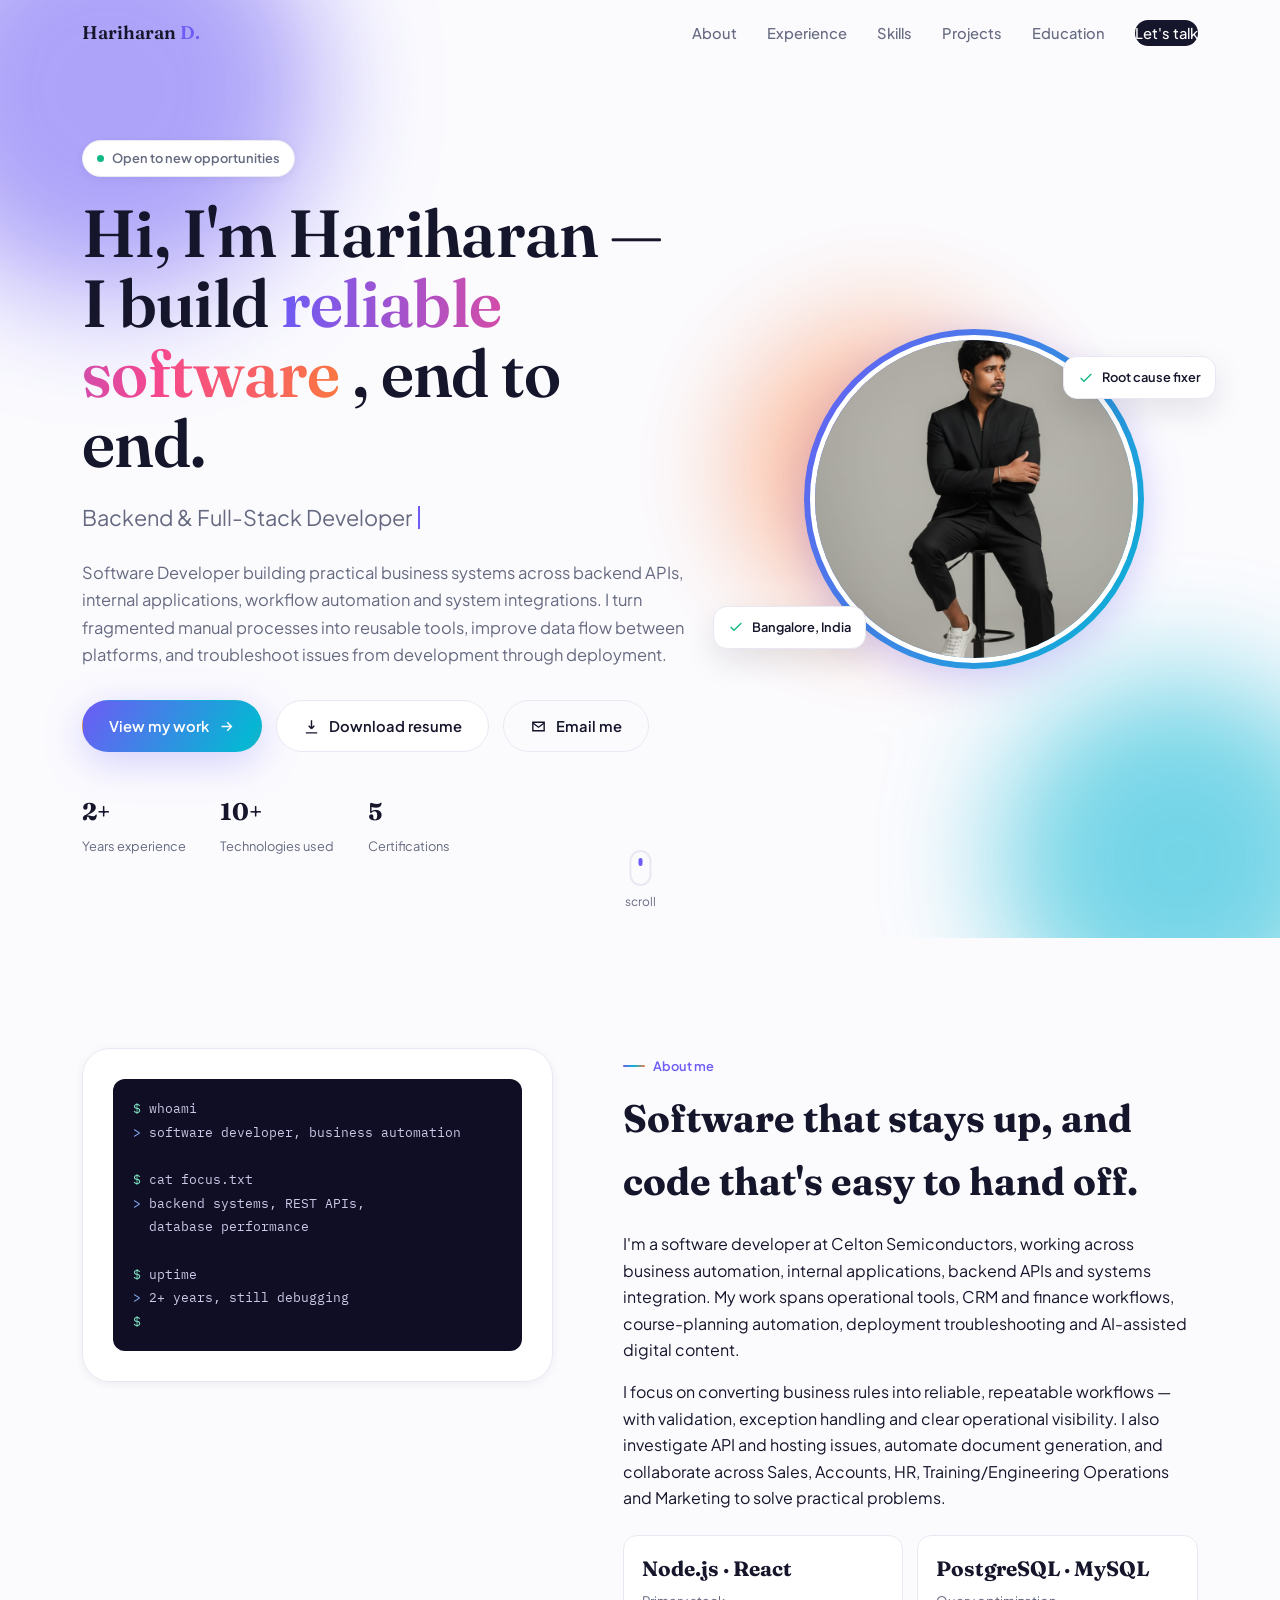
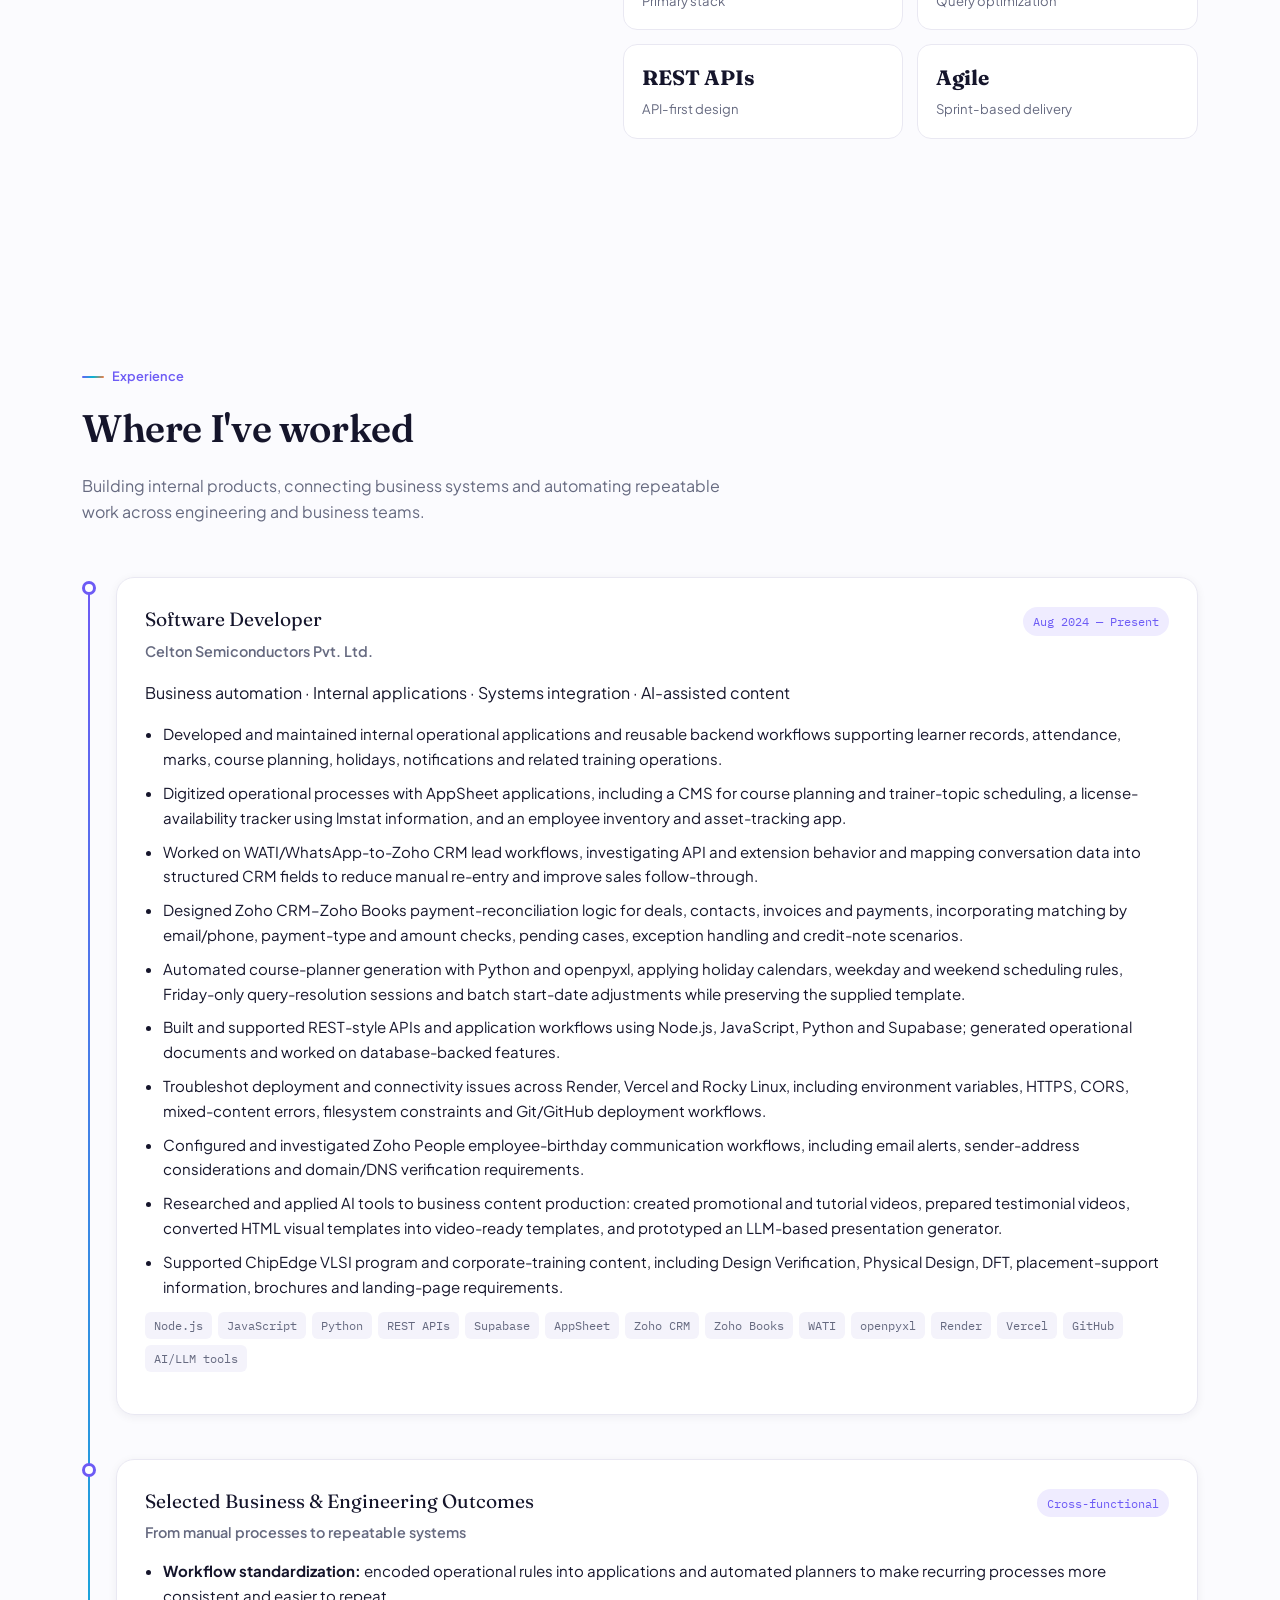
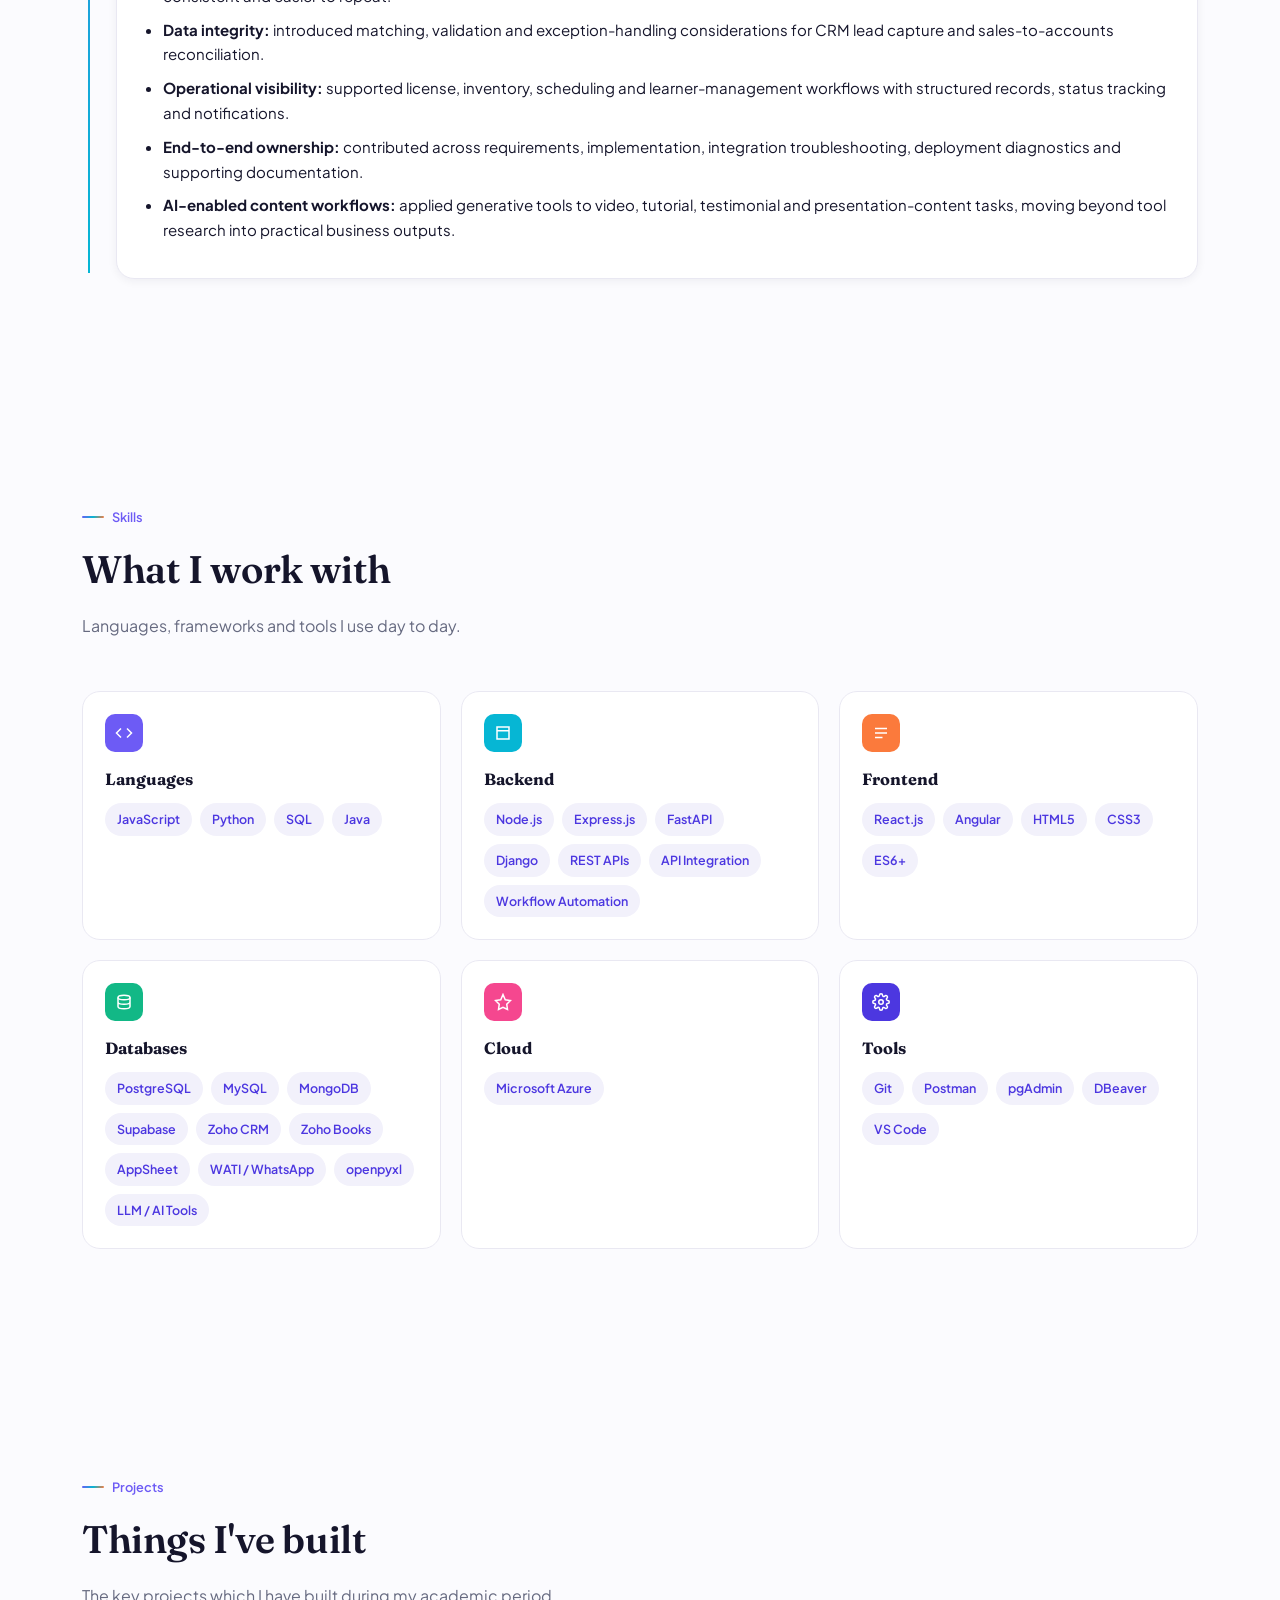
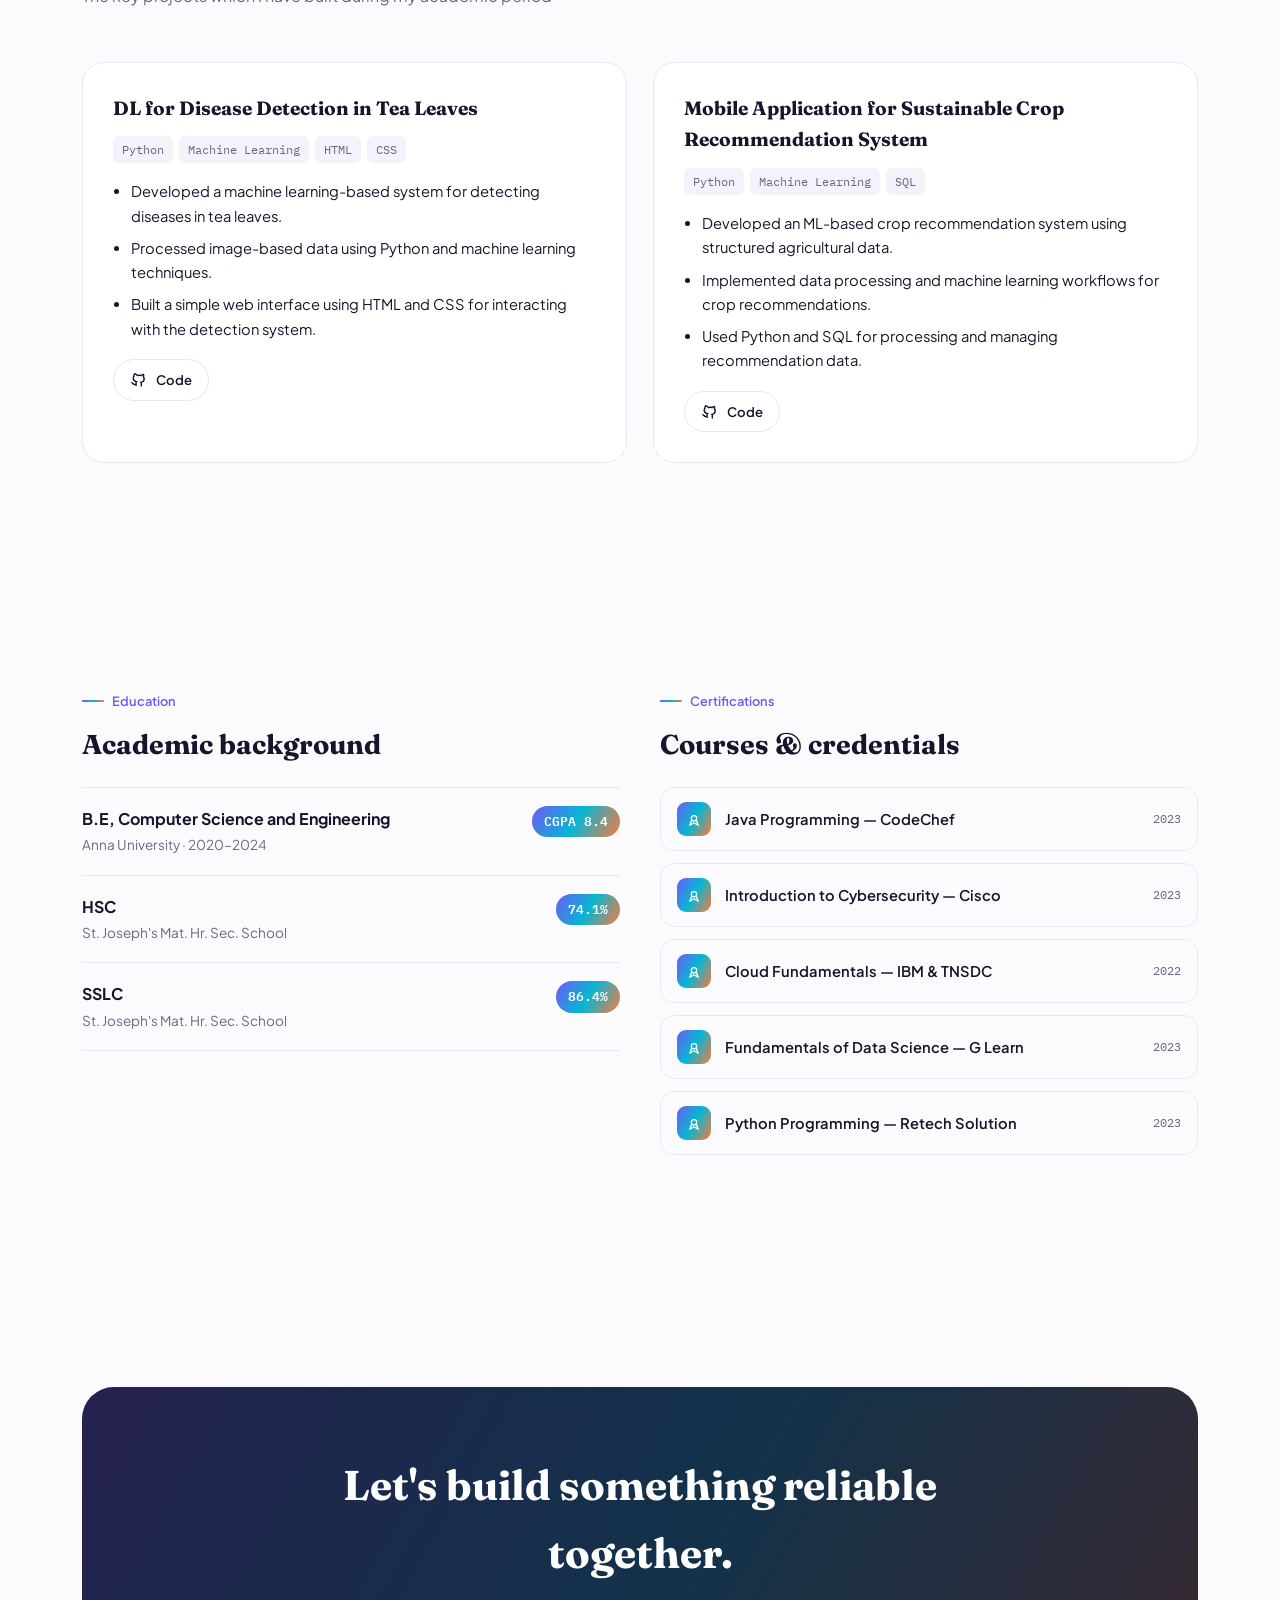
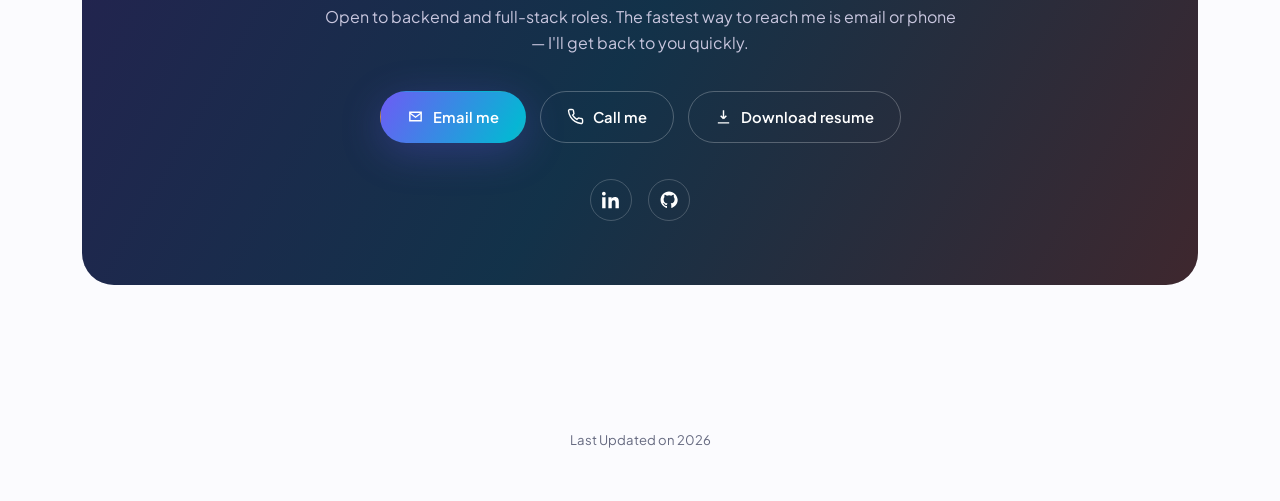
==== commit 828cb77f: "Add files via upload" ====
--- a/index.html
+++ b/index.html
@@ -1,1554 +1,1539 @@
-<!DOCTYPE html>
-<html lang="en">
-<head>
-  <meta charset="UTF-8" />
-  <meta name="viewport" content="width=device-width, initial-scale=1.0" />
-
-  <title>Hariharan D — Software Developer</title>
-
-  <meta
-    name="description"
-    content="Hariharan D — Software Developer specializing in Node.js, React and full-stack systems."
-  />
-
-  <link rel="preconnect" href="https://fonts.googleapis.com" />
-  <link rel="preconnect" href="https://fonts.gstatic.com" crossorigin />
-
-  <link
-    href="https://fonts.googleapis.com/css2?family=Fraunces:opsz,wght@9..144,500;9..144,600&family=Plus+Jakarta+Sans:wght@400;500;600;700&family=IBM+Plex+Mono:wght@400;500&display=swap"
-    rel="stylesheet"
-  />
-
-  <link rel="stylesheet" href="css/style.css" />
-</head>
-
-<body>
-
-  <div id="scrollProgress"></div>
-
-  <div class="admin-pill" id="adminPill" style="display:none;">
-    ADMIN MODE
-  </div>
-
-  <!-- ============ Navbar ============ -->
-
-  <header class="navbar" id="navbar">
-    <div class="wrap nav-inner">
-
-      <a href="#top" class="brand">
-        Hariharan <span>D.</span>
-      </a>
-
-      <nav>
-        <ul class="nav-links">
-          <li><a href="#about">About</a></li>
-          <li><a href="#experience">Experience</a></li>
-          <li><a href="#skills">Skills</a></li>
-          <li><a href="#projects">Projects</a></li>
-          <li><a href="#education">Education</a></li>
-          <li><a href="#contact" class="nav-cta">Let's talk</a></li>
-        </ul>
-      </nav>
-
-      <button
-        class="hamburger"
-        id="hamburger"
-        aria-label="Open menu"
-      >
-        <svg
-          viewBox="0 0 24 24"
-          fill="none"
-          stroke="currentColor"
-          stroke-width="2"
-        >
-          <path d="M3 6h18M3 12h18M3 18h18" />
-        </svg>
-      </button>
-
-    </div>
-  </header>
-
-  <!-- Mobile Menu -->
-
-  <div class="mobile-menu" id="mobileMenu">
-
-    <div class="mobile-menu-top">
-
-      <span class="brand">
-        Hariharan <span>D.</span>
-      </span>
-
-      <button
-        class="hamburger"
-        id="mobileClose"
-        aria-label="Close menu"
-      >
-        <svg
-          viewBox="0 0 24 24"
-          fill="none"
-          stroke="currentColor"
-          stroke-width="2"
-        >
-          <path d="M6 6l12 12M18 6L6 18" />
-        </svg>
-      </button>
-
-    </div>
-
-    <a href="#about">About</a>
-    <a href="#experience">Experience</a>
-    <a href="#skills">Skills</a>
-    <a href="#projects">Projects</a>
-    <a href="#education">Education</a>
-    <a href="#contact" class="nav-cta">Let's talk</a>
-
-  </div>
-
-  <main id="top">
-
-    <!-- ============ Hero ============ -->
-
-    <section class="hero" id="hero">
-
-      <div class="hero-blobs">
-        <div class="blob blob-1"></div>
-        <div class="blob blob-2"></div>
-        <div class="blob blob-3"></div>
-      </div>
-
-      <div class="wrap hero-grid">
-
-        <div>
-
-          <span class="hero-tag">
-            <span class="dot"></span>
-            Open to new opportunities
-          </span>
-
-          <h1>
-            Hi, I'm Hariharan — I build
-            <span class="gradient-text">
-              reliable software
-            </span>,
-            end to end.
-          </h1>
-
-          <p class="hero-role-line">
-            <span id="roleText"></span>
-            <span class="cursor"></span>
-          </p>
-
-          <p class="desc">
-            2+ years designing, deploying and maintaining full-stack
-            applications — from REST APIs to the databases behind them —
-            with a habit of tracking bugs to their root cause instead of
-            patching symptoms.
-          </p>
-
-          <div class="hero-actions">
-
-            <a class="btn btn-primary" href="#projects">
-              View my work
-
-              <svg
-                viewBox="0 0 24 24"
-                fill="none"
-                stroke="currentColor"
-                stroke-width="2"
-              >
-                <path d="M5 12h14M13 6l6 6-6 6" />
-              </svg>
-            </a>
-
-            <!-- DOWNLOAD RESUME BUTTON -->
-
-            <a
-              class="btn btn-outline"
-              href="./assets/resume.pdf"
-              download="Hariharan-D-Software-Developer-Resume.pdf"
-            >
-              <svg
-                viewBox="0 0 24 24"
-                fill="none"
-                stroke="currentColor"
-                stroke-width="2"
-              >
-                <path d="M12 3v12m0 0l-4-4m4 4l4-4M4 21h16"/>
-              </svg>
-              Download resume
-            </a>
-
-            <a
-              class="btn btn-ghost"
-              href="mailto:imdhariharan@gmail.com"
-            >
-              <svg
-                viewBox="0 0 24 24"
-                fill="none"
-                stroke="currentColor"
-                stroke-width="2"
-              >
-                <path d="M4 6h16v12H4z" />
-                <path d="M4 7l8 6 8-6" />
-              </svg>
-
-              Email me
-            </a>
-
-          </div>
-
-          <div class="hero-stats">
-
-            <div>
-              <strong>2+</strong>
-              <span>Years experience</span>
-            </div>
-
-            <div>
-              <strong>10+</strong>
-              <span>Technologies used</span>
-            </div>
-
-            <div>
-              <strong>5</strong>
-              <span>Certifications</span>
-            </div>
-
-          </div>
-
-        </div>
-
-        <div class="hero-photo-wrap">
-
-          <div class="hero-photo-ring">
-
-            <div class="hero-photo">
-
-              <img
-                src="assets/profile.jpeg"
-                alt="Hariharan D"
-              />
-
-            </div>
-
-          </div>
-
-          <div class="hero-badge badge-1">
-
-            <svg
-              viewBox="0 0 24 24"
-              fill="none"
-              stroke="currentColor"
-              stroke-width="2"
-            >
-              <path d="M20 6L9 17l-5-5" />
-            </svg>
-
-            Root cause fixer
-
-          </div>
-
-          <div class="hero-badge badge-2">
-
-            <svg
-              viewBox="0 0 24 24"
-              fill="none"
-              stroke="currentColor"
-              stroke-width="2"
-            >
-              <path d="M20 6L9 17l-5-5" />
-            </svg>
-
-            Bangalore, India
-
-          </div>
-
-        </div>
-
-      </div>
-
-      <div class="scroll-cue">
-        <div class="stick"></div>
-        scroll
-      </div>
-
-    </section>
-
-
-    <!-- ============ About ============ -->
-
-    <section id="about">
-
-      <div class="wrap about-grid">
-
-        <div data-reveal>
-
-          <div class="about-card">
-
-            <div class="mini-terminal">
-
-              <span class="p">$</span> whoami<br>
-
-              <span class="k">></span>
-              software developer, bangalore
-
-              <br><br>
-
-              <span class="p">$</span> cat focus.txt<br>
-
-              <span class="k">></span>
-              backend systems, REST APIs,<br>
-
-              &nbsp;&nbsp;database performance
-
-              <br><br>
-
-              <span class="p">$</span> uptime<br>
-
-              <span class="k">></span>
-              2+ years, still debugging
-
-              <br>
-
-              <span class="p">$</span>
-              <span
-                class="cursor"
-                style="background:#7ee6c4;"
-              ></span>
-
-            </div>
-
-          </div>
-
-        </div>
-
-
-        <div data-reveal data-reveal-delay="1">
-
-          <span class="eyebrow">
-            About me
-          </span>
-
-          <h2
-            style="
-              font-size:clamp(1.8rem,3vw,2.4rem);
-              margin-bottom:18px;
-            "
-          >
-            Software that stays up, and code that's easy to hand off.
-          </h2>
-
-          <p>
-            I'm a software developer based in Bangalore, working across
-            the stack with Node.js, React, PostgreSQL and Python.
-            At Celton Semiconductors, I moved internal business tools
-            from AppSheet into modern full-stack web apps — REST APIs,
-            real-time workflow automation, and the database work underneath.
-          </p>
-
-          <p class="muted">
-            I spend a lot of my time on the unglamorous parts of the job:
-            root-causing production issues, optimizing slow queries,
-            and writing documentation that actually helps the next person.
-            I work well inside Agile teams and enjoy the back-and-forth
-            with product, design and QA.
-          </p>
-
-          <div class="about-highlights">
-
-            <div class="highlight">
-              <strong>Node.js · React</strong>
-              <span>Primary stack</span>
-            </div>
-
-            <div class="highlight">
-              <strong>PostgreSQL · MySQL</strong>
-              <span>Query optimization</span>
-            </div>
-
-            <div class="highlight">
-              <strong>REST APIs</strong>
-              <span>API-first design</span>
-            </div>
-
-            <div class="highlight">
-              <strong>Agile</strong>
-              <span>Sprint-based delivery</span>
-            </div>
-
-          </div>
-
-        </div>
-
-      </div>
-
-    </section>
-
-
-    <!-- ============ Experience ============ -->
-
-    <section id="experience">
-
-      <div class="wrap">
-
-        <div class="section-head" data-reveal>
-
-          <span class="eyebrow">
-            Experience
-          </span>
-
-          <h2>
-            Where I've worked
-          </h2>
-
-          <p>
-            A short career so far, focused on shipping and keeping things running.
-          </p>
-
-        </div>
-
-
-        <div class="timeline">
-
-          <div class="tl-entry" data-reveal>
-
-            <div class="tl-dot"></div>
-
-            <div class="tl-card">
-
-              <div class="tl-meta">
-
-                <span class="role">
-                  Software Developer
-                </span>
-
-                <span class="date">
-                  Aug 2024 — Present
-                </span>
-
-              </div>
-
-              <div class="tl-org">
-                Celton Semiconductors Pvt. Ltd
-              </div>
-
-              <ul>
-
-                <li>
-                  Migrated internal AppSheet solutions into full-stack
-                  web applications using Node.js, React.js, Angular and PostgreSQL.
-                </li>
-
-                <li>
-                  Designed and integrated backend REST APIs for real-time
-                  data processing and workflow automation.
-                </li>
-
-                <li>
-                  Ran root cause analysis on backend services and shipped
-                  fixes that improved system stability.
-                </li>
-
-                <li>
-                  Built learner lifecycle features — automated notifications,
-                  reminders and communication workflows.
-                </li>
-
-                <li>
-                  Optimized PostgreSQL and MySQL queries to improve
-                  performance and data reliability.
-                </li>
-
-                <li>
-                  Maintained API specs and workflow documentation for
-                  onboarding and long-term maintainability.
-                </li>
-
-              </ul>
-
-            </div>
-
-          </div>
-
-        </div>
-
-      </div>
-
-    </section>
-
-
-    <!-- ============ Skills ============ -->
-
-    <section id="skills">
-
-      <div class="wrap">
-
-        <div class="section-head" data-reveal>
-
-          <span class="eyebrow">
-            Skills
-          </span>
-
-          <h2>
-            What I work with
-          </h2>
-
-          <p>
-            Languages, frameworks and tools I use day to day.
-          </p>
-
-        </div>
-
-
-        <div class="skills-wrap">
-
-          <div class="skill-card" data-reveal>
-
-            <div
-              class="icon-tile"
-              style="background:var(--primary);"
-            >
-
-              <svg
-                viewBox="0 0 24 24"
-                fill="none"
-                stroke="currentColor"
-                stroke-width="2"
-              >
-                <path d="M16 18l6-6-6-6M8 6l-6 6 6 6" />
-              </svg>
-
-            </div>
-
-            <h3>
-              Languages
-            </h3>
-
-            <div class="chip-row">
-
-              <span class="chip">JavaScript</span>
-              <span class="chip">Python</span>
-              <span class="chip">SQL</span>
-              <span class="chip">Java</span>
-
-            </div>
-
-          </div>
-
-
-          <div
-            class="skill-card"
-            data-reveal
-            data-reveal-delay="1"
-          >
-
-            <div
-              class="icon-tile"
-              style="background:var(--cyan);"
-            >
-
-              <svg
-                viewBox="0 0 24 24"
-                fill="none"
-                stroke="currentColor"
-                stroke-width="2"
-              >
-                <path d="M4 4h16v16H4z" />
-                <path d="M4 9h16" />
-              </svg>
-
-            </div>
-
-            <h3>
-              Backend
-            </h3>
-
-            <div class="chip-row">
-
-              <span class="chip">Node.js</span>
-              <span class="chip">Express.js</span>
-              <span class="chip">FastAPI</span>
-              <span class="chip">Django</span>
-              <span class="chip">REST APIs</span>
-
-            </div>
-
-          </div>
-
-
-          <div
-            class="skill-card"
-            data-reveal
-            data-reveal-delay="2"
-          >
-
-            <div
-              class="icon-tile"
-              style="background:var(--orange);"
-            >
-
-              <svg
-                viewBox="0 0 24 24"
-                fill="none"
-                stroke="currentColor"
-                stroke-width="2"
-              >
-                <path d="M4 6h16M4 12h16M4 18h10" />
-              </svg>
-
-            </div>
-
-            <h3>
-              Frontend
-            </h3>
-
-            <div class="chip-row">
-
-              <span class="chip">React.js</span>
-              <span class="chip">Angular</span>
-              <span class="chip">HTML5</span>
-              <span class="chip">CSS3</span>
-              <span class="chip">ES6+</span>
-
-            </div>
-
-          </div>
-
-
-          <div class="skill-card" data-reveal>
-
-            <div
-              class="icon-tile"
-              style="background:var(--mint);"
-            >
-
-              <svg
-                viewBox="0 0 24 24"
-                fill="none"
-                stroke="currentColor"
-                stroke-width="2"
-              >
-                <ellipse
-                  cx="12"
-                  cy="6"
-                  rx="8"
-                  ry="3"
-                />
-
-                <path
-                  d="M4 6v6c0 1.7 3.6 3 8 3s8-1.3 8-3V6M4 12v6c0 1.7 3.6 3 8 3s8-1.3 8-3v-6"
-                />
-
-              </svg>
-
-            </div>
-
-            <h3>
-              Databases
-            </h3>
-
-            <div class="chip-row">
-
-              <span class="chip">PostgreSQL</span>
-              <span class="chip">MySQL</span>
-              <span class="chip">MongoDB</span>
-              <span class="chip">Supabase</span>
-
-            </div>
-
-          </div>
-
-
-          <div
-            class="skill-card"
-            data-reveal
-            data-reveal-delay="1"
-          >
-
-            <div
-              class="icon-tile"
-              style="background:var(--pink);"
-            >
-
-              <svg
-                viewBox="0 0 24 24"
-                fill="none"
-                stroke="currentColor"
-                stroke-width="2"
-              >
-
-                <path
-                  d="M12 2l3 7 7 1-5 5 1 7-6-3-6 3 1-7-5-5 7-1z"
-                />
-
-              </svg>
-
-            </div>
-
-            <h3>
-              Cloud
-            </h3>
-
-            <div class="chip-row">
-
-              <span class="chip">
-                Microsoft Azure
-              </span>
-
-            </div>
-
-          </div>
-
-
-          <div
-            class="skill-card"
-            data-reveal
-            data-reveal-delay="2"
-          >
-
-            <div
-              class="icon-tile"
-              style="background:var(--primary-dark);"
-            >
-
-              <svg
-                viewBox="0 0 24 24"
-                fill="none"
-                stroke="currentColor"
-                stroke-width="2"
-              >
-
-                <circle
-                  cx="12"
-                  cy="12"
-                  r="3"
-                />
-
-                <path
-                  d="M19.4 15a1.7 1.7 0 00.3 1.9l.1.1a2 2 0 11-2.8 2.8l-.1-.1a1.7 1.7 0 00-1.9-.3 1.7 1.7 0 00-1 1.5V21a2 2 0 11-4 0v-.1a1.7 1.7 0 00-1-1.6 1.7 1.7 0 00-1.9.3l-.1.1a2 2 0 11-2.8-2.8l.1-.1a1.7 1.7 0 00.3-1.9 1.7 1.7 0 00-1.5-1H3a2 2 0 110-4h.1a1.7 1.7 0 001.5-1 1.7 1.7 0 00-.3-1.9l-.1-.1a2 2 0 112.8-2.8l.1.1a1.7 1.7 0 001.9.3H9a1.7 1.7 0 001-1.5V3a2 2 0 114 0v.1a1.7 1.7 0 001 1.5 1.7 1.7 0 001.9-.3l.1-.1a2 2 0 112.8 2.8l-.1.1a1.7 1.7 0 00-.3 1.9V9a1.7 1.7 0 001.5 1H21a2 2 0 110 4h-.1a1.7 1.7 0 00-1.5 1z"
-                />
-
-              </svg>
-
-            </div>
-
-            <h3>
-              Tools
-            </h3>
-
-            <div class="chip-row">
-
-              <span class="chip">Git</span>
-              <span class="chip">Postman</span>
-              <span class="chip">pgAdmin</span>
-              <span class="chip">DBeaver</span>
-              <span class="chip">VS Code</span>
-
-            </div>
-
-          </div>
-
-        </div>
-
-      </div>
-
-    </section>
-
-
-    <!-- ============ Projects ============ -->
-
-    <section id="projects">
-
-      <div class="wrap">
-
-        <div class="section-head" data-reveal>
-
-          <span class="eyebrow">
-            Projects
-          </span>
-
-          <h2>
-            Things I've built
-          </h2>
-
-          <p>
-            The key projects which I have built during my academic period
-          </p>
-
-        </div>
-
-
-        <div class="projects-grid">
-
-
-          <!-- Project 1 -->
-
-          <div
-            class="project-card"
-            data-reveal
-          >
-
-            <div class="project-inner">
-
-              <div class="project-top">
-
-                <h3>
-                  DL for Disease Detection in Tea Leaves
-                </h3>
-
-              </div>
-
-              <div class="project-stack">
-
-                <span>Python</span>
-                <span>Machine Learning</span>
-                <span>HTML</span>
-                <span>CSS</span>
-
-              </div>
-
-              <ul>
-
-                <li>
-                  Developed a machine learning-based system for
-                  detecting diseases in tea leaves.
-                </li>
-
-                <li>
-                  Processed image-based data using Python and machine
-                  learning techniques.
-                </li>
-
-                <li>
-                  Built a simple web interface using HTML and CSS
-                  for interacting with the detection system.
-                </li>
-
-              </ul>
-
-              <div class="project-links">
-
-                <a
-                  class="btn btn-outline btn-sm"
-                  href="https://github.com/Hariharan-345/DL-for-Tea-Leaves-Disease-Detection"
-                  target="_blank"
-                  rel="noopener"
-                >
-
-                  <svg
-                    viewBox="0 0 24 24"
-                    fill="none"
-                    stroke="currentColor"
-                    stroke-width="2"
-                  >
-
-                    <path
-                      d="M9 19c-5 1.5-5-2.5-7-3m14 6v-3.9c0-1 .1-1.4-.5-2 2-.2 4.5-1 4.5-5a4 4 0 00-1-2.7c.4-1 .4-2.2 0-3.3 0 0-1-.3-3 1.2a10 10 0 00-5.5 0C7.6 3.7 6.6 4 6.6 4a4 4 0 00-1 3.3A4 4 0 004.6 10c0 4 2.5 4.8 4.5 5-.6.6-.6 1.2-.5 2V21"
-                    />
-
-                  </svg>
-
-                  Code
-
-                </a>
-
-              </div>
-
-            </div>
-
-          </div>
-
-
-          <!-- Project 2 -->
-
-          <div
-            class="project-card"
-            data-reveal
-            data-reveal-delay="1"
-          >
-
-            <div class="project-inner">
-
-              <div class="project-top">
-
-                <h3>
-                  Mobile Application for Sustainable Crop Recommendation System
-                </h3>
-
-              </div>
-
-              <div class="project-stack">
-
-                <span>Python</span>
-                <span>Machine Learning</span>
-                <span>SQL</span>
-
-              </div>
-
-              <ul>
-
-                <li>
-                  Developed an ML-based crop recommendation system
-                  using structured agricultural data.
-                </li>
-
-                <li>
-                  Implemented data processing and machine learning
-                  workflows for crop recommendations.
-                </li>
-
-                <li>
-                  Used Python and SQL for processing and managing
-                  recommendation data.
-                </li>
-
-              </ul>
-
-              <div class="project-links">
-
-                <a
-                  class="btn btn-outline btn-sm"
-                  href="https://github.com/Hariharan-345/Mobile-Application-for-Crop-Recommendation"
-                  target="_blank"
-                  rel="noopener"
-                >
-
-                  <svg
-                    viewBox="0 0 24 24"
-                    fill="none"
-                    stroke="currentColor"
-                    stroke-width="2"
-                  >
-
-                    <path
-                      d="M9 19c-5 1.5-5-2.5-7-3m14 6v-3.9c0-1 .1-1.4-.5-2 2-.2 4.5-1 4.5-5a4 4 0 00-1-2.7c.4-1 .4-2.2 0-3.3 0 0-1-.3-3 1.2a10 10 0 00-5.5 0C7.6 3.7 6.6 4 6.6 4a4 4 0 00-1 3.3A4 4 0 004.6 10c0 4 2.5 4.8 4.5 5-.6.6-.6 1.2-.5 2V21"
-                    />
-
-                  </svg>
-
-                  Code
-
-                </a>
-
-              </div>
-
-            </div>
-
-          </div>
-
-        </div>
-
-      </div>
-
-    </section>
-
-
-    <!-- ============ Education & Certifications ============ -->
-
-    <section id="education">
-
-      <div class="wrap edu-cert-grid">
-
-
-        <!-- Education -->
-
-        <div data-reveal>
-
-          <span class="eyebrow">
-            Education
-          </span>
-
-          <h2
-            style="
-              font-size:1.7rem;
-              margin-bottom:20px;
-            "
-          >
-            Academic background
-          </h2>
-
-
-          <div class="edu-item">
-
-            <div>
-
-              <div class="school">
-                B.E, Computer Science and Engineering
-              </div>
-
-              <div class="detail">
-                Anna University · 2020–2024
-              </div>
-
-            </div>
-
-            <div class="score">
-              CGPA 8.4
-            </div>
-
-          </div>
-
-
-          <div class="edu-item">
-
-            <div>
-
-              <div class="school">
-                HSC
-              </div>
-
-              <div class="detail">
-                St. Joseph's Mat. Hr. Sec. School
-              </div>
-
-            </div>
-
-            <div class="score">
-              74.1%
-            </div>
-
-          </div>
-
-
-          <div class="edu-item">
-
-            <div>
-
-              <div class="school">
-                SSLC
-              </div>
-
-              <div class="detail">
-                St. Joseph's Mat. Hr. Sec. School
-              </div>
-
-            </div>
-
-            <div class="score">
-              86.4%
-            </div>
-
-          </div>
-
-        </div>
-
-
-        <!-- Certifications -->
-
-        <div data-reveal data-reveal-delay="1">
-
-          <span class="eyebrow">
-            Certifications
-          </span>
-
-          <h2
-            style="
-              font-size:1.7rem;
-              margin-bottom:20px;
-            "
-          >
-            Courses & credentials
-          </h2>
-
-
-          <div class="cert-item">
-
-            <div class="cert-icon">
-
-              <svg
-                viewBox="0 0 24 24"
-                fill="none"
-                stroke="currentColor"
-                stroke-width="2"
-              >
-
-                <path
-                  d="M12 15a4 4 0 100-8 4 4 0 000 8zM8.2 14.5L6 21l6-3 6 3-2.2-6.5"
-                />
-
-              </svg>
-
-            </div>
-
-            <span class="cert-name">
-              Java Programming — CodeChef
-            </span>
-
-            <span class="cert-year">
-              2023
-            </span>
-
-          </div>
-
-
-          <div class="cert-item">
-
-            <div class="cert-icon">
-
-              <svg
-                viewBox="0 0 24 24"
-                fill="none"
-                stroke="currentColor"
-                stroke-width="2"
-              >
-
-                <path
-                  d="M12 15a4 4 0 100-8 4 4 0 000 8zM8.2 14.5L6 21l6-3 6 3-2.2-6.5"
-                />
-
-              </svg>
-
-            </div>
-
-            <span class="cert-name">
-              Introduction to Cybersecurity — Cisco
-            </span>
-
-            <span class="cert-year">
-              2023
-            </span>
-
-          </div>
-
-
-          <div class="cert-item">
-
-            <div class="cert-icon">
-
-              <svg
-                viewBox="0 0 24 24"
-                fill="none"
-                stroke="currentColor"
-                stroke-width="2"
-              >
-
-                <path
-                  d="M12 15a4 4 0 100-8 4 4 0 000 8zM8.2 14.5L6 21l6-3 6 3-2.2-6.5"
-                />
-
-              </svg>
-
-            </div>
-
-            <span class="cert-name">
-              Cloud Fundamentals — IBM & TNSDC
-            </span>
-
-            <span class="cert-year">
-              2022
-            </span>
-
-          </div>
-
-
-          <div class="cert-item">
-
-            <div class="cert-icon">
-
-              <svg
-                viewBox="0 0 24 24"
-                fill="none"
-                stroke="currentColor"
-                stroke-width="2"
-              >
-
-                <path
-                  d="M12 15a4 4 0 100-8 4 4 0 000 8zM8.2 14.5L6 21l6-3 6 3-2.2-6.5"
-                />
-
-              </svg>
-
-            </div>
-
-            <span class="cert-name">
-              Fundamentals of Data Science — G Learn
-            </span>
-
-            <span class="cert-year">
-              2023
-            </span>
-
-          </div>
-
-
-          <div class="cert-item">
-
-            <div class="cert-icon">
-
-              <svg
-                viewBox="0 0 24 24"
-                fill="none"
-                stroke="currentColor"
-                stroke-width="2"
-              >
-
-                <path
-                  d="M12 15a4 4 0 100-8 4 4 0 000 8zM8.2 14.5L6 21l6-3 6 3-2.2-6.5"
-                />
-
-              </svg>
-
-            </div>
-
-            <span class="cert-name">
-              Python Programming — Retech Solution
-            </span>
-
-            <span class="cert-year">
-              2023
-            </span>
-
-          </div>
-
-        </div>
-
-      </div>
-
-    </section>
-
-
-    <!-- Admin-added sections render here -->
-
-    <div
-      id="customSections"
-      class="wrap"
-    ></div>
-
-
-    <!-- ============ Contact ============ -->
-
-    <section id="contact">
-
-      <div class="wrap">
-
-        <div
-          class="contact-panel"
-          data-reveal
-        >
-
-          <div class="contact-inner">
-
-            <h2>
-              Let's build something reliable together.
-            </h2>
-
-            <p>
-              Open to backend and full-stack roles.
-              The fastest way to reach me is email or phone —
-              I'll get back to you quickly.
-            </p>
-
-
-            <div class="contact-actions">
-
-              <a
-                class="btn btn-primary"
-                href="mailto:imdhariharan@gmail.com"
-              >
-
-                <svg
-                  viewBox="0 0 24 24"
-                  fill="none"
-                  stroke="currentColor"
-                  stroke-width="2"
-                >
-                  <path d="M4 6h16v12H4z" />
-                  <path d="M4 7l8 6 8-6" />
-                </svg>
-
-                Email me
-
-              </a>
-
-
-              <a
-                class="btn btn-outline"
-                href="tel:+919080940328"
-              >
-
-                <svg
-                  viewBox="0 0 24 24"
-                  fill="none"
-                  stroke="currentColor"
-                  stroke-width="2"
-                >
-
-                  <path
-                    d="M22 16.9v3a2 2 0 01-2.2 2 19.8 19.8 0 01-8.6-3 19.5 19.5 0 01-6-6 19.8 19.8 0 01-3-8.7A2 2 0 014.1 2h3a2 2 0 012 1.7c.1 1 .3 2 .6 3a2 2 0 01-.5 2.1L8 10a16 16 0 006 6l1.3-1.3a2 2 0 012-.5c1 .3 2 .5 3 .6a2 2 0 011.7 2.1z"
-                  />
-
-                </svg>
-
-                Call me
-
-              </a>
-
-
-              <!-- DOWNLOAD RESUME BUTTON -->
-
-              <a
-                class="btn btn-outline"
-                href="./assets/resume.pdf"
-                download="Hariharan-D-Software-Developer-Resume.pdf"
-              >
-                <svg
-                  viewBox="0 0 24 24"
-                  fill="none"
-                  stroke="currentColor"
-                  stroke-width="2"
-                >
-                  <path d="M12 3v12m0 0l-4-4m4 4l4-4M4 21h16"/>
-                </svg>
-                Download resume
-              </a>
-
-            </div>
-
-
-            <div class="contact-socials">
-
-
-              <!-- LinkedIn -->
-
-              <a
-                href="https://www.linkedin.com/in/hariharan-d-370a40285"
-                target="_blank"
-                rel="noopener"
-                aria-label="LinkedIn"
-              >
-
-                <svg
-                  viewBox="0 0 24 24"
-                  fill="currentColor"
-                >
-
-                  <path
-                    d="M4.98 3.5C4.98 4.9 3.9 6 2.5 6S0 4.9 0 3.5 1.1 1 2.5 1s2.48 1.1 2.48 2.5zM.24 8.24h4.5V23h-4.5V8.24zM8.5 8.24h4.3v2h.06c.6-1.1 2.06-2.3 4.24-2.3 4.53 0 5.37 3 5.37 6.86V23h-4.5v-6.9c0-1.65-.03-3.77-2.3-3.77-2.3 0-2.65 1.8-2.65 3.65V23h-4.5V8.24z"
-                  />
-
-                </svg>
-
-              </a>
-
-
-              <!-- GitHub -->
-
-              <a
-                href="https://www.github.com/Hariharan-345"
-                target="_blank"
-                rel="noopener"
-                aria-label="GitHub"
-              >
-
-                <svg
-                  viewBox="0 0 24 24"
-                  fill="currentColor"
-                >
-
-                  <path
-                    d="M12 .5C5.73.5.75 5.48.75 11.75c0 5.02 3.26 9.27 7.77 10.77.57.1.78-.25.78-.55v-2c-3.16.69-3.83-1.52-3.83-1.52-.52-1.3-1.26-1.66-1.26-1.66-1.03-.7.08-.69.08-.69 1.14.08 1.74 1.17 1.74 1.17 1.01 1.73 2.65 1.23 3.3.94.1-.74.4-1.23.72-1.5-2.52-.29-5.17-1.26-5.17-5.6 0-1.24.44-2.25 1.17-3.05-.12-.29-.5-1.45.11-3.02 0 0 .96-.3 3.14 1.16a10.9 10.9 0 015.72 0c2.18-1.46 3.14-1.16 3.14-1.16.61 1.57.23 2.73.11 3.02.73.8 1.17 1.81 1.17 3.05 0 4.35-2.65 5.31-5.18 5.59.41.36.77 1.06.77 2.14v3.17c0 .3.2.66.79.55 4.5-1.51 7.76-5.76 7.76-10.77C23.25 5.48 18.27.5 12 .5z"
-                  />
-
-                </svg>
-
-              </a>
-
-            </div>
-
-          </div>
-
-        </div>
-
-      </div>
-
-    </section>
-
-  </main>
-
-
-  <footer class="site-footer">
-    Last Updated on
-    <span id="year"></span>
-  </footer>
-
-
-  <!-- ================= Admin controls ================= -->
-
-  <div
-    class="admin-fab"
-    id="adminFab"
-    style="display:none;"
-  >
-
-    <button
-      class="secondary-a"
-      id="btnPreview"
-    >
-      Preview as visitor
-    </button>
-
-    <button
-      class="primary-a"
-      id="btnAddSection"
-    >
-      + Add section
-    </button>
-
-    <button
-      class="secondary-a"
-      id="btnLogout"
-    >
-      Log out
-    </button>
-
-  </div>
-
-
-  <!-- Login modal -->
-
-  <div
-    class="modal-overlay"
-    id="loginOverlay"
-  >
-
-    <div class="modal">
-
-      <h3>
-        Admin access
-      </h3>
-
-      <p class="hint">
-        Only you should have this password.
-        It's checked in your browser, so treat it as a lock, not a vault.
-      </p>
-
-      <label for="pwInput">
-        Password
-      </label>
-
-      <input
-        type="password"
-        id="pwInput"
-        placeholder="••••••••"
-      />
-
-      <p
-        class="modal-error"
-        id="loginError"
-      >
-        Incorrect password.
-      </p>
-
-      <div class="modal-actions">
-
-        <button id="btnCancelLogin">
-          Cancel
-        </button>
-
-        <button
-          class="primary"
-          id="btnSubmitLogin"
-        >
-          Unlock
-        </button>
-
-      </div>
-
-    </div>
-
-  </div>
-
-
-  <!-- Add / edit section modal -->
-
-  <div
-    class="modal-overlay"
-    id="sectionOverlay"
-  >
-
-    <div class="modal">
-
-      <h3 id="sectionModalTitle">
-        Add a section
-      </h3>
-
-      <p class="hint">
-        Draft sections are only visible to you while admin mode is on.
-        Publish when you're ready for visitors to see it.
-      </p>
-
-      <input
-        type="hidden"
-        id="editingId"
-      />
-
-      <label for="secTitle">
-        Title
-      </label>
-
-      <input
-        type="text"
-        id="secTitle"
-        placeholder="e.g. Writing, Talks, Open Source"
-      />
-
-      <label for="secSubtitle">
-        Subtitle (optional)
-      </label>
-
-      <input
-        type="text"
-        id="secSubtitle"
-        placeholder="A short line under the title"
-      />
-
-      <label for="secBody">
-        Content
-      </label>
-
-      <textarea
-        id="secBody"
-        placeholder="Write the section content here. Line breaks are preserved."
-      ></textarea>
-
-      <div class="checkline">
-
-        <input
-          type="checkbox"
-          id="secPublished"
-        />
-
-        <label
-          for="secPublished"
-          style="margin:0;"
-        >
-          Publish immediately
-          (uncheck to keep as a private draft)
-        </label>
-
-      </div>
-
-      <div class="modal-actions">
-
-        <button id="btnCancelSection">
-          Cancel
-        </button>
-
-        <button
-          class="primary"
-          id="btnSaveSection"
-        >
-          Save section
-        </button>
-
-      </div>
-
-    </div>
-
-  </div>
-
-
-  <script src="js/script.js"></script>
-
-</body>
-</html>+<!DOCTYPE html>
+<html lang="en">
+<head>
+  <meta charset="UTF-8" />
+  <meta name="viewport" content="width=device-width, initial-scale=1.0" />
+
+  <title>Hariharan D — Software Developer</title>
+
+  <meta
+    name="description"
+    content="Hariharan D — Software Developer focused on business process automation, full-stack applications, API integrations, workflow digitization and AI-assisted content systems."
+  />
+
+  <link rel="preconnect" href="https://fonts.googleapis.com" />
+  <link rel="preconnect" href="https://fonts.gstatic.com" crossorigin />
+
+  <link
+    href="https://fonts.googleapis.com/css2?family=Fraunces:opsz,wght@9..144,500;9..144,600&family=Plus+Jakarta+Sans:wght@400;500;600;700&family=IBM+Plex+Mono:wght@400;500&display=swap"
+    rel="stylesheet"
+  />
+
+  <link rel="stylesheet" href="css/style.css" />
+</head>
+
+<body>
+
+  <div id="scrollProgress"></div>
+
+  <div class="admin-pill" id="adminPill" style="display:none;">
+    ADMIN MODE
+  </div>
+
+  <!-- ============ Navbar ============ -->
+
+  <header class="navbar" id="navbar">
+    <div class="wrap nav-inner">
+
+      <a href="#top" class="brand">
+        Hariharan <span>D.</span>
+      </a>
+
+      <nav>
+        <ul class="nav-links">
+          <li><a href="#about">About</a></li>
+          <li><a href="#experience">Experience</a></li>
+          <li><a href="#skills">Skills</a></li>
+          <li><a href="#projects">Projects</a></li>
+          <li><a href="#education">Education</a></li>
+          <li><a href="#contact" class="nav-cta">Let's talk</a></li>
+        </ul>
+      </nav>
+
+      <button
+        class="hamburger"
+        id="hamburger"
+        aria-label="Open menu"
+      >
+        <svg
+          viewBox="0 0 24 24"
+          fill="none"
+          stroke="currentColor"
+          stroke-width="2"
+        >
+          <path d="M3 6h18M3 12h18M3 18h18" />
+        </svg>
+      </button>
+
+    </div>
+  </header>
+
+  <!-- Mobile Menu -->
+
+  <div class="mobile-menu" id="mobileMenu">
+
+    <div class="mobile-menu-top">
+
+      <span class="brand">
+        Hariharan <span>D.</span>
+      </span>
+
+      <button
+        class="hamburger"
+        id="mobileClose"
+        aria-label="Close menu"
+      >
+        <svg
+          viewBox="0 0 24 24"
+          fill="none"
+          stroke="currentColor"
+          stroke-width="2"
+        >
+          <path d="M6 6l12 12M18 6L6 18" />
+        </svg>
+      </button>
+
+    </div>
+
+    <a href="#about">About</a>
+    <a href="#experience">Experience</a>
+    <a href="#skills">Skills</a>
+    <a href="#projects">Projects</a>
+    <a href="#education">Education</a>
+    <a href="#contact" class="nav-cta">Let's talk</a>
+
+  </div>
+
+  <main id="top">
+
+    <!-- ============ Hero ============ -->
+
+    <section class="hero" id="hero">
+
+      <div class="hero-blobs">
+        <div class="blob blob-1"></div>
+        <div class="blob blob-2"></div>
+        <div class="blob blob-3"></div>
+      </div>
+
+      <div class="wrap hero-grid">
+
+        <div>
+
+          <span class="hero-tag">
+            <span class="dot"></span>
+            Open to new opportunities
+          </span>
+
+          <h1>
+            Hi, I'm Hariharan — I build
+            <span class="gradient-text">
+              reliable software
+            </span>,
+            end to end.
+          </h1>
+
+          <p class="hero-role-line">
+            <span id="roleText"></span>
+            <span class="cursor"></span>
+          </p>
+
+          <p class="desc">
+            Software Developer building practical business systems across backend APIs, internal applications, workflow automation and system integrations. I turn fragmented manual processes into reusable tools, improve data flow between platforms, and troubleshoot issues from development through deployment.
+          </p>
+
+          <div class="hero-actions">
+
+            <a class="btn btn-primary" href="#projects">
+              View my work
+
+              <svg
+                viewBox="0 0 24 24"
+                fill="none"
+                stroke="currentColor"
+                stroke-width="2"
+              >
+                <path d="M5 12h14M13 6l6 6-6 6" />
+              </svg>
+            </a>
+
+            <!-- DOWNLOAD RESUME BUTTON -->
+
+            <a
+              class="btn btn-outline"
+              href="./assets/resume.pdf"
+              download="Hariharan-D-Software-Developer-Resume.pdf"
+            >
+              <svg
+                viewBox="0 0 24 24"
+                fill="none"
+                stroke="currentColor"
+                stroke-width="2"
+              >
+                <path d="M12 3v12m0 0l-4-4m4 4l4-4M4 21h16"/>
+              </svg>
+              Download resume
+            </a>
+
+            <a
+              class="btn btn-ghost"
+              href="mailto:imdhariharan@gmail.com"
+            >
+              <svg
+                viewBox="0 0 24 24"
+                fill="none"
+                stroke="currentColor"
+                stroke-width="2"
+              >
+                <path d="M4 6h16v12H4z" />
+                <path d="M4 7l8 6 8-6" />
+              </svg>
+
+              Email me
+            </a>
+
+          </div>
+
+          <div class="hero-stats">
+
+            <div>
+              <strong>2+</strong>
+              <span>Years experience</span>
+            </div>
+
+            <div>
+              <strong>10+</strong>
+              <span>Technologies used</span>
+            </div>
+
+            <div>
+              <strong>5</strong>
+              <span>Certifications</span>
+            </div>
+
+          </div>
+
+        </div>
+
+        <div class="hero-photo-wrap">
+
+          <div class="hero-photo-ring">
+
+            <div class="hero-photo">
+
+              <img
+                src="assets/profile.jpeg"
+                alt="Hariharan D"
+              />
+
+            </div>
+
+          </div>
+
+          <div class="hero-badge badge-1">
+
+            <svg
+              viewBox="0 0 24 24"
+              fill="none"
+              stroke="currentColor"
+              stroke-width="2"
+            >
+              <path d="M20 6L9 17l-5-5" />
+            </svg>
+
+            Root cause fixer
+
+          </div>
+
+          <div class="hero-badge badge-2">
+
+            <svg
+              viewBox="0 0 24 24"
+              fill="none"
+              stroke="currentColor"
+              stroke-width="2"
+            >
+              <path d="M20 6L9 17l-5-5" />
+            </svg>
+
+            Bangalore, India
+
+          </div>
+
+        </div>
+
+      </div>
+
+      <div class="scroll-cue">
+        <div class="stick"></div>
+        scroll
+      </div>
+
+    </section>
+
+
+    <!-- ============ About ============ -->
+
+    <section id="about">
+
+      <div class="wrap about-grid">
+
+        <div data-reveal>
+
+          <div class="about-card">
+
+            <div class="mini-terminal">
+
+              <span class="p">$</span> whoami<br>
+
+              <span class="k">></span>
+              software developer, business automation
+
+              <br><br>
+
+              <span class="p">$</span> cat focus.txt<br>
+
+              <span class="k">></span>
+              backend systems, REST APIs,<br>
+
+              &nbsp;&nbsp;database performance
+
+              <br><br>
+
+              <span class="p">$</span> uptime<br>
+
+              <span class="k">></span>
+              2+ years, still debugging
+
+              <br>
+
+              <span class="p">$</span>
+              <span
+                class="cursor"
+                style="background:#7ee6c4;"
+              ></span>
+
+            </div>
+
+          </div>
+
+        </div>
+
+
+        <div data-reveal data-reveal-delay="1">
+
+          <span class="eyebrow">
+            About me
+          </span>
+
+          <h2
+            style="
+              font-size:clamp(1.8rem,3vw,2.4rem);
+              margin-bottom:18px;
+            "
+          >
+            Software that stays up, and code that's easy to hand off.
+          </h2>
+
+          <p>
+            I'm a software developer at Celton Semiconductors, working across business automation, internal applications, backend APIs and systems integration. My work spans operational tools, CRM and finance workflows, course-planning automation, deployment troubleshooting and AI-assisted digital content.
+          </p>
+
+          <p class="muted">
+            I focus on converting business rules into reliable, repeatable workflows — with validation, exception handling and clear operational visibility. I also investigate API and hosting issues, automate document generation, and collaborate across Sales, Accounts, HR, Training/Engineering Operations and Marketing to solve practical problems.
+          </p>
+
+          <div class="about-highlights">
+
+            <div class="highlight">
+              <strong>Node.js · React</strong>
+              <span>Primary stack</span>
+            </div>
+
+            <div class="highlight">
+              <strong>PostgreSQL · MySQL</strong>
+              <span>Query optimization</span>
+            </div>
+
+            <div class="highlight">
+              <strong>REST APIs</strong>
+              <span>API-first design</span>
+            </div>
+
+            <div class="highlight">
+              <strong>Agile</strong>
+              <span>Sprint-based delivery</span>
+            </div>
+
+          </div>
+
+        </div>
+
+      </div>
+
+    </section>
+
+
+    <!-- ============ Experience ============ -->
+
+    <section id="experience">
+
+      <div class="wrap">
+
+        <div class="section-head" data-reveal>
+
+          <span class="eyebrow">
+            Experience
+          </span>
+
+          <h2>
+            Where I've worked
+          </h2>
+
+          <p>
+            Building internal products, connecting business systems and automating repeatable work across engineering and business teams.
+          </p>
+
+        </div>
+
+
+        <div class="timeline">
+
+          <div class="tl-entry" data-reveal>
+            <div class="tl-dot"></div>
+            <div class="tl-card">
+              <div class="tl-meta">
+                <span class="role">Software Developer</span>
+                <span class="date">Aug 2024 — Present</span>
+              </div>
+              <div class="tl-org">Celton Semiconductors Pvt. Ltd.</div>
+              <p class="muted">Business automation · Internal applications · Systems integration · AI-assisted content</p>
+              <ul>
+                <li>Developed and maintained internal operational applications and reusable backend workflows supporting learner records, attendance, marks, course planning, holidays, notifications and related training operations.</li>
+                <li>Digitized operational processes with AppSheet applications, including a CMS for course planning and trainer-topic scheduling, a license-availability tracker using lmstat information, and an employee inventory and asset-tracking app.</li>
+                <li>Worked on WATI/WhatsApp-to-Zoho CRM lead workflows, investigating API and extension behavior and mapping conversation data into structured CRM fields to reduce manual re-entry and improve sales follow-through.</li>
+                <li>Designed Zoho CRM–Zoho Books payment-reconciliation logic for deals, contacts, invoices and payments, incorporating matching by email/phone, payment-type and amount checks, pending cases, exception handling and credit-note scenarios.</li>
+                <li>Automated course-planner generation with Python and openpyxl, applying holiday calendars, weekday and weekend scheduling rules, Friday-only query-resolution sessions and batch start-date adjustments while preserving the supplied template.</li>
+                <li>Built and supported REST-style APIs and application workflows using Node.js, JavaScript, Python and Supabase; generated operational documents and worked on database-backed features.</li>
+                <li>Troubleshot deployment and connectivity issues across Render, Vercel and Rocky Linux, including environment variables, HTTPS, CORS, mixed-content errors, filesystem constraints and Git/GitHub deployment workflows.</li>
+                <li>Configured and investigated Zoho People employee-birthday communication workflows, including email alerts, sender-address considerations and domain/DNS verification requirements.</li>
+                <li>Researched and applied AI tools to business content production: created promotional and tutorial videos, prepared testimonial videos, converted HTML visual templates into video-ready templates, and prototyped an LLM-based presentation generator.</li>
+                <li>Supported ChipEdge VLSI program and corporate-training content, including Design Verification, Physical Design, DFT, placement-support information, brochures and landing-page requirements.</li>
+              </ul>
+              <div class="project-stack">
+                <span>Node.js</span><span>JavaScript</span><span>Python</span><span>REST APIs</span>
+                <span>Supabase</span><span>AppSheet</span><span>Zoho CRM</span><span>Zoho Books</span>
+                <span>WATI</span><span>openpyxl</span><span>Render</span><span>Vercel</span><span>GitHub</span><span>AI/LLM tools</span>
+              </div>
+            </div>
+          </div>
+
+          <div class="tl-entry" data-reveal data-reveal-delay="1">
+            <div class="tl-dot"></div>
+            <div class="tl-card">
+              <div class="tl-meta">
+                <span class="role">Selected Business & Engineering Outcomes</span>
+                <span class="date">Cross-functional</span>
+              </div>
+              <div class="tl-org">From manual processes to repeatable systems</div>
+              <ul>
+                <li><strong>Workflow standardization:</strong> encoded operational rules into applications and automated planners to make recurring processes more consistent and easier to repeat.</li>
+                <li><strong>Data integrity:</strong> introduced matching, validation and exception-handling considerations for CRM lead capture and sales-to-accounts reconciliation.</li>
+                <li><strong>Operational visibility:</strong> supported license, inventory, scheduling and learner-management workflows with structured records, status tracking and notifications.</li>
+                <li><strong>End-to-end ownership:</strong> contributed across requirements, implementation, integration troubleshooting, deployment diagnostics and supporting documentation.</li>
+                <li><strong>AI-enabled content workflows:</strong> applied generative tools to video, tutorial, testimonial and presentation-content tasks, moving beyond tool research into practical business outputs.</li>
+              </ul>
+            </div>
+          </div>
+
+        </div>
+
+      </div>
+
+    </section>
+
+
+    <!-- ============ Skills ============ -->
+
+    <section id="skills">
+
+      <div class="wrap">
+
+        <div class="section-head" data-reveal>
+
+          <span class="eyebrow">
+            Skills
+          </span>
+
+          <h2>
+            What I work with
+          </h2>
+
+          <p>
+            Languages, frameworks and tools I use day to day.
+          </p>
+
+        </div>
+
+
+        <div class="skills-wrap">
+
+          <div class="skill-card" data-reveal>
+
+            <div
+              class="icon-tile"
+              style="background:var(--primary);"
+            >
+
+              <svg
+                viewBox="0 0 24 24"
+                fill="none"
+                stroke="currentColor"
+                stroke-width="2"
+              >
+                <path d="M16 18l6-6-6-6M8 6l-6 6 6 6" />
+              </svg>
+
+            </div>
+
+            <h3>
+              Languages
+            </h3>
+
+            <div class="chip-row">
+
+              <span class="chip">JavaScript</span>
+              <span class="chip">Python</span>
+              <span class="chip">SQL</span>
+              <span class="chip">Java</span>
+
+            </div>
+
+          </div>
+
+
+          <div
+            class="skill-card"
+            data-reveal
+            data-reveal-delay="1"
+          >
+
+            <div
+              class="icon-tile"
+              style="background:var(--cyan);"
+            >
+
+              <svg
+                viewBox="0 0 24 24"
+                fill="none"
+                stroke="currentColor"
+                stroke-width="2"
+              >
+                <path d="M4 4h16v16H4z" />
+                <path d="M4 9h16" />
+              </svg>
+
+            </div>
+
+            <h3>
+              Backend
+            </h3>
+
+            <div class="chip-row">
+
+              <span class="chip">Node.js</span>
+              <span class="chip">Express.js</span>
+              <span class="chip">FastAPI</span>
+              <span class="chip">Django</span>
+              <span class="chip">REST APIs</span>
+              <span class="chip">API Integration</span>
+              <span class="chip">Workflow Automation</span>
+
+            </div>
+
+          </div>
+
+
+          <div
+            class="skill-card"
+            data-reveal
+            data-reveal-delay="2"
+          >
+
+            <div
+              class="icon-tile"
+              style="background:var(--orange);"
+            >
+
+              <svg
+                viewBox="0 0 24 24"
+                fill="none"
+                stroke="currentColor"
+                stroke-width="2"
+              >
+                <path d="M4 6h16M4 12h16M4 18h10" />
+              </svg>
+
+            </div>
+
+            <h3>
+              Frontend
+            </h3>
+
+            <div class="chip-row">
+
+              <span class="chip">React.js</span>
+              <span class="chip">Angular</span>
+              <span class="chip">HTML5</span>
+              <span class="chip">CSS3</span>
+              <span class="chip">ES6+</span>
+
+            </div>
+
+          </div>
+
+
+          <div class="skill-card" data-reveal>
+
+            <div
+              class="icon-tile"
+              style="background:var(--mint);"
+            >
+
+              <svg
+                viewBox="0 0 24 24"
+                fill="none"
+                stroke="currentColor"
+                stroke-width="2"
+              >
+                <ellipse
+                  cx="12"
+                  cy="6"
+                  rx="8"
+                  ry="3"
+                />
+
+                <path
+                  d="M4 6v6c0 1.7 3.6 3 8 3s8-1.3 8-3V6M4 12v6c0 1.7 3.6 3 8 3s8-1.3 8-3v-6"
+                />
+
+              </svg>
+
+            </div>
+
+            <h3>
+              Databases
+            </h3>
+
+            <div class="chip-row">
+
+              <span class="chip">PostgreSQL</span>
+              <span class="chip">MySQL</span>
+              <span class="chip">MongoDB</span>
+              <span class="chip">Supabase</span>
+              <span class="chip">Zoho CRM</span>
+              <span class="chip">Zoho Books</span>
+              <span class="chip">AppSheet</span>
+              <span class="chip">WATI / WhatsApp</span>
+              <span class="chip">openpyxl</span>
+              <span class="chip">LLM / AI Tools</span>
+
+            </div>
+
+          </div>
+
+
+          <div
+            class="skill-card"
+            data-reveal
+            data-reveal-delay="1"
+          >
+
+            <div
+              class="icon-tile"
+              style="background:var(--pink);"
+            >
+
+              <svg
+                viewBox="0 0 24 24"
+                fill="none"
+                stroke="currentColor"
+                stroke-width="2"
+              >
+
+                <path
+                  d="M12 2l3 7 7 1-5 5 1 7-6-3-6 3 1-7-5-5 7-1z"
+                />
+
+              </svg>
+
+            </div>
+
+            <h3>
+              Cloud
+            </h3>
+
+            <div class="chip-row">
+
+              <span class="chip">
+                Microsoft Azure
+              </span>
+
+            </div>
+
+          </div>
+
+
+          <div
+            class="skill-card"
+            data-reveal
+            data-reveal-delay="2"
+          >
+
+            <div
+              class="icon-tile"
+              style="background:var(--primary-dark);"
+            >
+
+              <svg
+                viewBox="0 0 24 24"
+                fill="none"
+                stroke="currentColor"
+                stroke-width="2"
+              >
+
+                <circle
+                  cx="12"
+                  cy="12"
+                  r="3"
+                />
+
+                <path
+                  d="M19.4 15a1.7 1.7 0 00.3 1.9l.1.1a2 2 0 11-2.8 2.8l-.1-.1a1.7 1.7 0 00-1.9-.3 1.7 1.7 0 00-1 1.5V21a2 2 0 11-4 0v-.1a1.7 1.7 0 00-1-1.6 1.7 1.7 0 00-1.9.3l-.1.1a2 2 0 11-2.8-2.8l.1-.1a1.7 1.7 0 00.3-1.9 1.7 1.7 0 00-1.5-1H3a2 2 0 110-4h.1a1.7 1.7 0 001.5-1 1.7 1.7 0 00-.3-1.9l-.1-.1a2 2 0 112.8-2.8l.1.1a1.7 1.7 0 001.9.3H9a1.7 1.7 0 001-1.5V3a2 2 0 114 0v.1a1.7 1.7 0 001 1.5 1.7 1.7 0 001.9-.3l.1-.1a2 2 0 112.8 2.8l-.1.1a1.7 1.7 0 00-.3 1.9V9a1.7 1.7 0 001.5 1H21a2 2 0 110 4h-.1a1.7 1.7 0 00-1.5 1z"
+                />
+
+              </svg>
+
+            </div>
+
+            <h3>
+              Tools
+            </h3>
+
+            <div class="chip-row">
+
+              <span class="chip">Git</span>
+              <span class="chip">Postman</span>
+              <span class="chip">pgAdmin</span>
+              <span class="chip">DBeaver</span>
+              <span class="chip">VS Code</span>
+
+            </div>
+
+          </div>
+
+        </div>
+
+      </div>
+
+    </section>
+
+
+    <!-- ============ Projects ============ -->
+
+    <section id="projects">
+
+      <div class="wrap">
+
+        <div class="section-head" data-reveal>
+
+          <span class="eyebrow">
+            Projects
+          </span>
+
+          <h2>
+            Things I've built
+          </h2>
+
+          <p>
+            The key projects which I have built during my academic period
+          </p>
+
+        </div>
+
+
+        <div class="projects-grid">
+
+
+          <!-- Project 1 -->
+
+          <div
+            class="project-card"
+            data-reveal
+          >
+
+            <div class="project-inner">
+
+              <div class="project-top">
+
+                <h3>
+                  DL for Disease Detection in Tea Leaves
+                </h3>
+
+              </div>
+
+              <div class="project-stack">
+
+                <span>Python</span>
+                <span>Machine Learning</span>
+                <span>HTML</span>
+                <span>CSS</span>
+
+              </div>
+
+              <ul>
+
+                <li>
+                  Developed a machine learning-based system for
+                  detecting diseases in tea leaves.
+                </li>
+
+                <li>
+                  Processed image-based data using Python and machine
+                  learning techniques.
+                </li>
+
+                <li>
+                  Built a simple web interface using HTML and CSS
+                  for interacting with the detection system.
+                </li>
+
+              </ul>
+
+              <div class="project-links">
+
+                <a
+                  class="btn btn-outline btn-sm"
+                  href="https://github.com/Hariharan-345/DL-for-Tea-Leaves-Disease-Detection"
+                  target="_blank"
+                  rel="noopener"
+                >
+
+                  <svg
+                    viewBox="0 0 24 24"
+                    fill="none"
+                    stroke="currentColor"
+                    stroke-width="2"
+                  >
+
+                    <path
+                      d="M9 19c-5 1.5-5-2.5-7-3m14 6v-3.9c0-1 .1-1.4-.5-2 2-.2 4.5-1 4.5-5a4 4 0 00-1-2.7c.4-1 .4-2.2 0-3.3 0 0-1-.3-3 1.2a10 10 0 00-5.5 0C7.6 3.7 6.6 4 6.6 4a4 4 0 00-1 3.3A4 4 0 004.6 10c0 4 2.5 4.8 4.5 5-.6.6-.6 1.2-.5 2V21"
+                    />
+
+                  </svg>
+
+                  Code
+
+                </a>
+
+              </div>
+
+            </div>
+
+          </div>
+
+
+          <!-- Project 2 -->
+
+          <div
+            class="project-card"
+            data-reveal
+            data-reveal-delay="1"
+          >
+
+            <div class="project-inner">
+
+              <div class="project-top">
+
+                <h3>
+                  Mobile Application for Sustainable Crop Recommendation System
+                </h3>
+
+              </div>
+
+              <div class="project-stack">
+
+                <span>Python</span>
+                <span>Machine Learning</span>
+                <span>SQL</span>
+
+              </div>
+
+              <ul>
+
+                <li>
+                  Developed an ML-based crop recommendation system
+                  using structured agricultural data.
+                </li>
+
+                <li>
+                  Implemented data processing and machine learning
+                  workflows for crop recommendations.
+                </li>
+
+                <li>
+                  Used Python and SQL for processing and managing
+                  recommendation data.
+                </li>
+
+              </ul>
+
+              <div class="project-links">
+
+                <a
+                  class="btn btn-outline btn-sm"
+                  href="https://github.com/Hariharan-345/Mobile-Application-for-Crop-Recommendation"
+                  target="_blank"
+                  rel="noopener"
+                >
+
+                  <svg
+                    viewBox="0 0 24 24"
+                    fill="none"
+                    stroke="currentColor"
+                    stroke-width="2"
+                  >
+
+                    <path
+                      d="M9 19c-5 1.5-5-2.5-7-3m14 6v-3.9c0-1 .1-1.4-.5-2 2-.2 4.5-1 4.5-5a4 4 0 00-1-2.7c.4-1 .4-2.2 0-3.3 0 0-1-.3-3 1.2a10 10 0 00-5.5 0C7.6 3.7 6.6 4 6.6 4a4 4 0 00-1 3.3A4 4 0 004.6 10c0 4 2.5 4.8 4.5 5-.6.6-.6 1.2-.5 2V21"
+                    />
+
+                  </svg>
+
+                  Code
+
+                </a>
+
+              </div>
+
+            </div>
+
+          </div>
+
+        </div>
+
+      </div>
+
+    </section>
+
+
+    <!-- ============ Education & Certifications ============ -->
+
+    <section id="education">
+
+      <div class="wrap edu-cert-grid">
+
+
+        <!-- Education -->
+
+        <div data-reveal>
+
+          <span class="eyebrow">
+            Education
+          </span>
+
+          <h2
+            style="
+              font-size:1.7rem;
+              margin-bottom:20px;
+            "
+          >
+            Academic background
+          </h2>
+
+
+          <div class="edu-item">
+
+            <div>
+
+              <div class="school">
+                B.E, Computer Science and Engineering
+              </div>
+
+              <div class="detail">
+                Anna University · 2020–2024
+              </div>
+
+            </div>
+
+            <div class="score">
+              CGPA 8.4
+            </div>
+
+          </div>
+
+
+          <div class="edu-item">
+
+            <div>
+
+              <div class="school">
+                HSC
+              </div>
+
+              <div class="detail">
+                St. Joseph's Mat. Hr. Sec. School
+              </div>
+
+            </div>
+
+            <div class="score">
+              74.1%
+            </div>
+
+          </div>
+
+
+          <div class="edu-item">
+
+            <div>
+
+              <div class="school">
+                SSLC
+              </div>
+
+              <div class="detail">
+                St. Joseph's Mat. Hr. Sec. School
+              </div>
+
+            </div>
+
+            <div class="score">
+              86.4%
+            </div>
+
+          </div>
+
+        </div>
+
+
+        <!-- Certifications -->
+
+        <div data-reveal data-reveal-delay="1">
+
+          <span class="eyebrow">
+            Certifications
+          </span>
+
+          <h2
+            style="
+              font-size:1.7rem;
+              margin-bottom:20px;
+            "
+          >
+            Courses & credentials
+          </h2>
+
+
+          <div class="cert-item">
+
+            <div class="cert-icon">
+
+              <svg
+                viewBox="0 0 24 24"
+                fill="none"
+                stroke="currentColor"
+                stroke-width="2"
+              >
+
+                <path
+                  d="M12 15a4 4 0 100-8 4 4 0 000 8zM8.2 14.5L6 21l6-3 6 3-2.2-6.5"
+                />
+
+              </svg>
+
+            </div>
+
+            <span class="cert-name">
+              Java Programming — CodeChef
+            </span>
+
+            <span class="cert-year">
+              2023
+            </span>
+
+          </div>
+
+
+          <div class="cert-item">
+
+            <div class="cert-icon">
+
+              <svg
+                viewBox="0 0 24 24"
+                fill="none"
+                stroke="currentColor"
+                stroke-width="2"
+              >
+
+                <path
+                  d="M12 15a4 4 0 100-8 4 4 0 000 8zM8.2 14.5L6 21l6-3 6 3-2.2-6.5"
+                />
+
+              </svg>
+
+            </div>
+
+            <span class="cert-name">
+              Introduction to Cybersecurity — Cisco
+            </span>
+
+            <span class="cert-year">
+              2023
+            </span>
+
+          </div>
+
+
+          <div class="cert-item">
+
+            <div class="cert-icon">
+
+              <svg
+                viewBox="0 0 24 24"
+                fill="none"
+                stroke="currentColor"
+                stroke-width="2"
+              >
+
+                <path
+                  d="M12 15a4 4 0 100-8 4 4 0 000 8zM8.2 14.5L6 21l6-3 6 3-2.2-6.5"
+                />
+
+              </svg>
+
+            </div>
+
+            <span class="cert-name">
+              Cloud Fundamentals — IBM & TNSDC
+            </span>
+
+            <span class="cert-year">
+              2022
+            </span>
+
+          </div>
+
+
+          <div class="cert-item">
+
+            <div class="cert-icon">
+
+              <svg
+                viewBox="0 0 24 24"
+                fill="none"
+                stroke="currentColor"
+                stroke-width="2"
+              >
+
+                <path
+                  d="M12 15a4 4 0 100-8 4 4 0 000 8zM8.2 14.5L6 21l6-3 6 3-2.2-6.5"
+                />
+
+              </svg>
+
+            </div>
+
+            <span class="cert-name">
+              Fundamentals of Data Science — G Learn
+            </span>
+
+            <span class="cert-year">
+              2023
+            </span>
+
+          </div>
+
+
+          <div class="cert-item">
+
+            <div class="cert-icon">
+
+              <svg
+                viewBox="0 0 24 24"
+                fill="none"
+                stroke="currentColor"
+                stroke-width="2"
+              >
+
+                <path
+                  d="M12 15a4 4 0 100-8 4 4 0 000 8zM8.2 14.5L6 21l6-3 6 3-2.2-6.5"
+                />
+
+              </svg>
+
+            </div>
+
+            <span class="cert-name">
+              Python Programming — Retech Solution
+            </span>
+
+            <span class="cert-year">
+              2023
+            </span>
+
+          </div>
+
+        </div>
+
+      </div>
+
+    </section>
+
+
+    <!-- Admin-added sections render here -->
+
+    <div
+      id="customSections"
+      class="wrap"
+    ></div>
+
+
+    <!-- ============ Contact ============ -->
+
+    <section id="contact">
+
+      <div class="wrap">
+
+        <div
+          class="contact-panel"
+          data-reveal
+        >
+
+          <div class="contact-inner">
+
+            <h2>
+              Let's build something reliable together.
+            </h2>
+
+            <p>
+              Open to backend and full-stack roles.
+              The fastest way to reach me is email or phone —
+              I'll get back to you quickly.
+            </p>
+
+
+            <div class="contact-actions">
+
+              <a
+                class="btn btn-primary"
+                href="mailto:imdhariharan@gmail.com"
+              >
+
+                <svg
+                  viewBox="0 0 24 24"
+                  fill="none"
+                  stroke="currentColor"
+                  stroke-width="2"
+                >
+                  <path d="M4 6h16v12H4z" />
+                  <path d="M4 7l8 6 8-6" />
+                </svg>
+
+                Email me
+
+              </a>
+
+
+              <a
+                class="btn btn-outline"
+                href="tel:+919080940328"
+              >
+
+                <svg
+                  viewBox="0 0 24 24"
+                  fill="none"
+                  stroke="currentColor"
+                  stroke-width="2"
+                >
+
+                  <path
+                    d="M22 16.9v3a2 2 0 01-2.2 2 19.8 19.8 0 01-8.6-3 19.5 19.5 0 01-6-6 19.8 19.8 0 01-3-8.7A2 2 0 014.1 2h3a2 2 0 012 1.7c.1 1 .3 2 .6 3a2 2 0 01-.5 2.1L8 10a16 16 0 006 6l1.3-1.3a2 2 0 012-.5c1 .3 2 .5 3 .6a2 2 0 011.7 2.1z"
+                  />
+
+                </svg>
+
+                Call me
+
+              </a>
+
+
+              <!-- DOWNLOAD RESUME BUTTON -->
+
+              <a
+                class="btn btn-outline"
+                href="./assets/resume.pdf"
+                download="Hariharan-D-Software-Developer-Resume.pdf"
+              >
+                <svg
+                  viewBox="0 0 24 24"
+                  fill="none"
+                  stroke="currentColor"
+                  stroke-width="2"
+                >
+                  <path d="M12 3v12m0 0l-4-4m4 4l4-4M4 21h16"/>
+                </svg>
+                Download resume
+              </a>
+
+            </div>
+
+
+            <div class="contact-socials">
+
+
+              <!-- LinkedIn -->
+
+              <a
+                href="https://www.linkedin.com/in/hariharan-d-370a40285"
+                target="_blank"
+                rel="noopener"
+                aria-label="LinkedIn"
+              >
+
+                <svg
+                  viewBox="0 0 24 24"
+                  fill="currentColor"
+                >
+
+                  <path
+                    d="M4.98 3.5C4.98 4.9 3.9 6 2.5 6S0 4.9 0 3.5 1.1 1 2.5 1s2.48 1.1 2.48 2.5zM.24 8.24h4.5V23h-4.5V8.24zM8.5 8.24h4.3v2h.06c.6-1.1 2.06-2.3 4.24-2.3 4.53 0 5.37 3 5.37 6.86V23h-4.5v-6.9c0-1.65-.03-3.77-2.3-3.77-2.3 0-2.65 1.8-2.65 3.65V23h-4.5V8.24z"
+                  />
+
+                </svg>
+
+              </a>
+
+
+              <!-- GitHub -->
+
+              <a
+                href="https://www.github.com/Hariharan-345"
+                target="_blank"
+                rel="noopener"
+                aria-label="GitHub"
+              >
+
+                <svg
+                  viewBox="0 0 24 24"
+                  fill="currentColor"
+                >
+
+                  <path
+                    d="M12 .5C5.73.5.75 5.48.75 11.75c0 5.02 3.26 9.27 7.77 10.77.57.1.78-.25.78-.55v-2c-3.16.69-3.83-1.52-3.83-1.52-.52-1.3-1.26-1.66-1.26-1.66-1.03-.7.08-.69.08-.69 1.14.08 1.74 1.17 1.74 1.17 1.01 1.73 2.65 1.23 3.3.94.1-.74.4-1.23.72-1.5-2.52-.29-5.17-1.26-5.17-5.6 0-1.24.44-2.25 1.17-3.05-.12-.29-.5-1.45.11-3.02 0 0 .96-.3 3.14 1.16a10.9 10.9 0 015.72 0c2.18-1.46 3.14-1.16 3.14-1.16.61 1.57.23 2.73.11 3.02.73.8 1.17 1.81 1.17 3.05 0 4.35-2.65 5.31-5.18 5.59.41.36.77 1.06.77 2.14v3.17c0 .3.2.66.79.55 4.5-1.51 7.76-5.76 7.76-10.77C23.25 5.48 18.27.5 12 .5z"
+                  />
+
+                </svg>
+
+              </a>
+
+            </div>
+
+          </div>
+
+        </div>
+
+      </div>
+
+    </section>
+
+  </main>
+
+
+  <footer class="site-footer">
+    Last Updated on
+    <span id="year"></span>
+  </footer>
+  
+
+
+  <!-- ================= Admin controls ================= -->
+
+  <div
+    class="admin-fab"
+    id="adminFab"
+    style="display:none;"
+  >
+
+    <button
+      class="secondary-a"
+      id="btnPreview"
+    >
+      Preview as visitor
+    </button>
+
+    <button
+      class="primary-a"
+      id="btnAddSection"
+    >
+      + Add section
+    </button>
+
+    <button
+      class="secondary-a"
+      id="btnLogout"
+    >
+      Log out
+    </button>
+
+  </div>
+
+
+  <!-- Login modal -->
+
+  <div
+    class="modal-overlay"
+    id="loginOverlay"
+  >
+
+    <div class="modal">
+
+      <h3>
+        Admin access
+      </h3>
+
+      <p class="hint">
+        Only you should have this password.
+        It's checked in your browser, so treat it as a lock, not a vault.
+      </p>
+
+      <label for="pwInput">
+        Password
+      </label>
+
+      <input
+        type="password"
+        id="pwInput"
+        placeholder="••••••••"
+      />
+
+      <p
+        class="modal-error"
+        id="loginError"
+      >
+        Incorrect password.
+      </p>
+
+      <div class="modal-actions">
+
+        <button id="btnCancelLogin">
+          Cancel
+        </button>
+
+        <button
+          class="primary"
+          id="btnSubmitLogin"
+        >
+          Unlock
+        </button>
+
+      </div>
+
+    </div>
+
+  </div>
+
+
+  <!-- Add / edit section modal -->
+
+  <div
+    class="modal-overlay"
+    id="sectionOverlay"
+  >
+
+    <div class="modal">
+
+      <h3 id="sectionModalTitle">
+        Add a section
+      </h3>
+
+      <p class="hint">
+        Draft sections are only visible to you while admin mode is on.
+        Publish when you're ready for visitors to see it.
+      </p>
+
+      <input
+        type="hidden"
+        id="editingId"
+      />
+
+      <label for="secTitle">
+        Title
+      </label>
+
+      <input
+        type="text"
+        id="secTitle"
+        placeholder="e.g. Writing, Talks, Open Source"
+      />
+
+      <label for="secSubtitle">
+        Subtitle (optional)
+      </label>
+
+      <input
+        type="text"
+        id="secSubtitle"
+        placeholder="A short line under the title"
+      />
+
+      <label for="secBody">
+        Content
+      </label>
+
+      <textarea
+        id="secBody"
+        placeholder="Write the section content here. Line breaks are preserved."
+      ></textarea>
+
+      <div class="checkline">
+
+        <input
+          type="checkbox"
+          id="secPublished"
+        />
+
+        <label
+          for="secPublished"
+          style="margin:0;"
+        >
+          Publish immediately
+          (uncheck to keep as a private draft)
+        </label>
+
+      </div>
+
+      <div class="modal-actions">
+
+        <button id="btnCancelSection">
+          Cancel
+        </button>
+
+        <button
+          class="primary"
+          id="btnSaveSection"
+        >
+          Save section
+        </button>
+
+      </div>
+
+    </div>
+
+  </div>
+
+
+  <script src="js/script.js"></script>
+
+</body>
+</html>
--- a/css/style.css
+++ b/css/style.css
@@ -0,0 +1,591 @@
+/* ==========================================================
+   Hariharan D — Portfolio
+   Design tokens
+========================================================== */
+:root{
+  --bg:#fbfbfe;
+  --surface:#ffffff;
+  --ink:#15152b;
+  --muted:#666a80;
+  --border:#e9e8f2;
+
+  --primary:#6d5bf5;
+  --primary-dark:#4c37e0;
+  --cyan:#06b6d4;
+  --orange:#fb7a3c;
+  --mint:#12b886;
+  --pink:#f5478f;
+
+  --grad-hero: linear-gradient(120deg, #6d5bf5 0%, #06b6d4 50%, #fb7a3c 100%);
+  --grad-text: linear-gradient(90deg, #6d5bf5, #f5478f 60%, #fb7a3c);
+
+  --radius-sm:8px;
+  --radius-md:16px;
+  --radius-lg:28px;
+  --shadow-sm: 0 2px 10px rgba(21,21,43,0.06);
+  --shadow-md: 0 12px 32px rgba(21,21,43,0.10);
+  --shadow-glow: 0 10px 40px rgba(109,91,245,0.28);
+
+  --maxw:1180px;
+  --ease: cubic-bezier(.22,.9,.32,1);
+}
+
+*,*::before,*::after{ box-sizing:border-box; }
+html{ scroll-behavior:smooth; }
+
+body{
+  margin:0;
+  background:var(--bg);
+  color:var(--ink);
+  font-family:'Plus Jakarta Sans', 'Inter', -apple-system, sans-serif;
+  line-height:1.65;
+  -webkit-font-smoothing:antialiased;
+  overflow-x:hidden;
+}
+
+h1,h2,h3,h4{ font-family:'Fraunces', serif; margin:0; }
+a{ color:inherit; text-decoration:none; }
+img{ max-width:100%; display:block; }
+ul{ margin:0; padding:0; }
+button{ font-family:inherit; }
+
+::selection{ background:var(--primary); color:#fff; }
+
+.wrap{ max-width:var(--maxw); margin:0 auto; padding:0 32px; }
+
+.gradient-text{
+  background:var(--grad-text);
+  -webkit-background-clip:text;
+  background-clip:text;
+  color:transparent;
+}
+
+.eyebrow{
+  font-size:.8rem;
+  font-weight:600;
+  color:var(--primary);
+  display:inline-flex;
+  align-items:center;
+  gap:8px;
+  margin-bottom:10px;
+}
+.eyebrow::before{
+  content:"";
+  width:22px; height:2px;
+  background:var(--grad-hero);
+  border-radius:2px;
+}
+
+/* ===================== Scroll progress bar ===================== */
+#scrollProgress{
+  position:fixed; top:0; left:0; height:3px; width:0%;
+  background:var(--grad-hero);
+  z-index:1000;
+  transition:width .1s linear;
+}
+
+/* ===================== Navbar ===================== */
+header.navbar{
+  position:fixed; top:0; left:0; right:0; z-index:900;
+  padding:18px 0;
+  transition:background .35s var(--ease), box-shadow .35s var(--ease), padding .35s var(--ease);
+}
+header.navbar.scrolled{
+  background:rgba(251,251,254,0.82);
+  backdrop-filter:blur(14px);
+  -webkit-backdrop-filter:blur(14px);
+  box-shadow:var(--shadow-sm);
+  padding:12px 0;
+}
+.nav-inner{
+  display:flex; align-items:center; justify-content:space-between;
+}
+.brand{
+  font-family:'Fraunces', serif;
+  font-weight:600;
+  font-size:1.15rem;
+}
+.brand span{ color:var(--primary); }
+
+.nav-links{
+  display:flex; align-items:center; gap:30px;
+  list-style:none;
+}
+.nav-links a{
+  font-size:.92rem; font-weight:500; color:var(--muted);
+  position:relative; padding:4px 0;
+  transition:color .2s var(--ease);
+}
+.nav-links a::after{
+  content:""; position:absolute; left:0; bottom:-2px;
+  width:0; height:2px; background:var(--grad-hero);
+  border-radius:2px;
+  transition:width .25s var(--ease);
+}
+.nav-links a:hover, .nav-links a.active{ color:var(--ink); }
+.nav-links a:hover::after, .nav-links a.active::after{ width:100%; }
+
+.nav-cta{
+  padding:9px 18px;
+  border-radius:999px;
+  background:var(--ink);
+  color:#fff !important;
+  font-size:.85rem; font-weight:600;
+  transition:transform .2s var(--ease), box-shadow .2s var(--ease);
+}
+.nav-cta:hover{ transform:translateY(-2px); box-shadow:var(--shadow-glow); }
+
+.hamburger{
+  display:none;
+  width:38px; height:38px;
+  border:1px solid var(--border);
+  border-radius:10px;
+  background:#fff;
+  cursor:pointer;
+  align-items:center; justify-content:center;
+}
+.hamburger svg{ width:18px; height:18px; }
+
+.mobile-menu{
+  position:fixed; inset:0; z-index:950;
+  background:var(--surface);
+  display:flex; flex-direction:column;
+  padding:24px;
+  transform:translateY(-100%);
+  transition:transform .4s var(--ease);
+}
+.mobile-menu.open{ transform:translateY(0); }
+.mobile-menu-top{ display:flex; justify-content:space-between; align-items:center; margin-bottom:40px; }
+.mobile-menu a{
+  font-family:'Fraunces', serif;
+  font-size:1.6rem; padding:14px 0;
+  border-bottom:1px solid var(--border);
+}
+.mobile-menu .nav-cta{ margin-top:24px; text-align:center; }
+
+/* ===================== Buttons ===================== */
+.btn{
+  display:inline-flex; align-items:center; gap:9px;
+  padding:13px 26px;
+  border-radius:999px;
+  font-size:.92rem; font-weight:600;
+  border:1px solid transparent;
+  cursor:pointer;
+  transition:transform .22s var(--ease), box-shadow .22s var(--ease), background .22s var(--ease), color .22s var(--ease);
+  white-space:nowrap;
+}
+.btn svg{ width:17px; height:17px; }
+.btn-primary{
+  background:var(--grad-hero);
+  background-size:180% 180%;
+  color:#fff;
+  box-shadow:var(--shadow-glow);
+}
+.btn-primary:hover{ transform:translateY(-3px); background-position:100% 0; }
+.btn-outline{
+  background:#fff;
+  border-color:var(--border);
+  color:var(--ink);
+}
+.btn-outline:hover{ transform:translateY(-3px); border-color:var(--primary); color:var(--primary); box-shadow:var(--shadow-sm); }
+.btn-ghost{
+  background:transparent;
+  color:var(--ink);
+  border-color:var(--border);
+}
+.btn-ghost:hover{ background:var(--surface); border-color:var(--primary); color:var(--primary); }
+.btn-block{ width:100%; justify-content:center; }
+.btn-sm{ padding:9px 16px; font-size:.82rem; }
+
+/* ===================== Hero ===================== */
+.hero{
+  position:relative;
+  min-height:100vh;
+  display:flex; align-items:center;
+  padding:140px 0 80px;
+  overflow:hidden;
+}
+.hero-blobs{ position:absolute; inset:0; z-index:0; filter:blur(60px); opacity:.55; }
+.blob{ position:absolute; border-radius:50%; }
+.blob-1{ width:420px; height:420px; background:var(--primary); top:-120px; left:-100px; animation:float1 16s ease-in-out infinite; }
+.blob-2{ width:360px; height:360px; background:var(--cyan); bottom:-100px; right:-80px; animation:float2 18s ease-in-out infinite; }
+.blob-3{ width:280px; height:280px; background:var(--orange); top:35%; right:20%; animation:float3 20s ease-in-out infinite; }
+
+@keyframes float1{ 0%,100%{ transform:translate(0,0) scale(1);} 50%{ transform:translate(60px,80px) scale(1.15);} }
+@keyframes float2{ 0%,100%{ transform:translate(0,0) scale(1);} 50%{ transform:translate(-50px,-60px) scale(1.1);} }
+@keyframes float3{ 0%,100%{ transform:translate(0,0) scale(1);} 50%{ transform:translate(-40px,50px) scale(1.2);} }
+
+.hero-grid{
+  position:relative; z-index:1;
+  display:grid; grid-template-columns:1.15fr .85fr; gap:60px; align-items:center;
+}
+
+.hero-tag{
+  display:inline-flex; align-items:center; gap:8px;
+  padding:7px 14px; border-radius:999px;
+  background:#fff; border:1px solid var(--border);
+  font-size:.8rem; font-weight:600; color:var(--muted);
+  box-shadow:var(--shadow-sm);
+  margin-bottom:22px;
+}
+.hero-tag .dot{ width:7px; height:7px; border-radius:50%; background:var(--mint); animation:pulse 2s infinite; }
+@keyframes pulse{ 0%,100%{ opacity:1; } 50%{ opacity:.35; } }
+
+.hero h1{
+  font-size:clamp(2.6rem, 5.2vw, 4.2rem);
+  font-weight:600;
+  line-height:1.05;
+  letter-spacing:-0.01em;
+  margin-bottom:18px;
+}
+
+.hero-role-line{
+  font-size:clamp(1.1rem, 2vw, 1.35rem);
+  color:var(--muted);
+  min-height:1.8em;
+  margin-bottom:20px;
+}
+.hero-role-line .cursor{
+  display:inline-block; width:2px; height:1.1em; background:var(--primary);
+  margin-left:2px; vertical-align:-3px; animation:blink 1s step-end infinite;
+}
+@keyframes blink{ 50%{ opacity:0; } }
+
+.hero p.desc{
+  max-width:52ch; color:var(--muted); font-size:1.03rem; margin-bottom:32px;
+}
+
+.hero-actions{ display:flex; flex-wrap:wrap; gap:14px; margin-bottom:40px; }
+
+.hero-stats{ display:flex; gap:34px; }
+.hero-stats div strong{ display:block; font-family:'Fraunces',serif; font-size:1.5rem; }
+.hero-stats div span{ font-size:.8rem; color:var(--muted); }
+
+.hero-photo-wrap{
+  position:relative;
+  display:flex; align-items:center; justify-content:center;
+}
+.hero-photo-ring{
+  position:relative;
+  width:340px; height:340px;
+  border-radius:50%;
+  padding:6px;
+  background:var(--grad-hero);
+  background-size:200% 200%;
+  animation:spinGradient 8s linear infinite;
+  box-shadow:var(--shadow-glow);
+}
+@keyframes spinGradient{ to{ background-position:200% 50%; } }
+.hero-photo{
+  width:100%; height:100%; border-radius:50%;
+  overflow:hidden; background:#fff;
+  display:flex; align-items:center; justify-content:center;
+  border:5px solid #fff;
+}
+.hero-photo img{ width:100%; height:100%; object-fit:cover; }
+.hero-photo .initials{
+  font-family:'Fraunces', serif; font-size:5rem; font-weight:600;
+  color:var(--primary);
+}
+.hero-badge{
+  position:absolute;
+  background:#fff; border:1px solid var(--border);
+  border-radius:14px; padding:10px 14px;
+  box-shadow:var(--shadow-md);
+  display:flex; align-items:center; gap:8px;
+  font-size:.8rem; font-weight:600;
+  animation:floatSmall 4.5s ease-in-out infinite;
+}
+.hero-badge svg{ width:16px; height:16px; color:var(--mint); }
+.badge-1{ top:8%; right:-4%; animation-delay:0s; }
+.badge-2{ bottom:6%; left:-8%; animation-delay:1.4s; }
+@keyframes floatSmall{ 0%,100%{ transform:translateY(0);} 50%{ transform:translateY(-10px);} }
+
+.scroll-cue{
+  position:absolute; bottom:26px; left:50%; transform:translateX(-50%);
+  display:flex; flex-direction:column; align-items:center; gap:6px;
+  color:var(--muted); font-size:.75rem; z-index:1;
+}
+.scroll-cue .stick{
+  width:22px; height:36px; border:2px solid var(--border); border-radius:14px;
+  position:relative;
+}
+.scroll-cue .stick::after{
+  content:""; position:absolute; top:6px; left:50%; transform:translateX(-50%);
+  width:4px; height:8px; border-radius:2px; background:var(--primary);
+  animation:scrollDot 1.6s ease-in-out infinite;
+}
+@keyframes scrollDot{ 0%{ opacity:1; top:6px;} 70%{ opacity:0; top:18px;} 100%{ opacity:0; top:6px;} }
+
+/* ===================== Section shell ===================== */
+section{ padding:110px 0; position:relative; }
+.section-head{ margin-bottom:52px; max-width:640px; }
+.section-head h2{ font-size:clamp(1.8rem,3vw,2.5rem); font-weight:600; letter-spacing:-.01em; }
+.section-head p{ color:var(--muted); margin-top:12px; font-size:1rem; }
+
+[data-reveal]{
+  opacity:0; transform:translateY(28px);
+  transition:opacity .7s var(--ease), transform .7s var(--ease);
+}
+[data-reveal].in-view{ opacity:1; transform:translateY(0); }
+[data-reveal-delay="1"]{ transition-delay:.08s; }
+[data-reveal-delay="2"]{ transition-delay:.16s; }
+[data-reveal-delay="3"]{ transition-delay:.24s; }
+[data-reveal-delay="4"]{ transition-delay:.32s; }
+
+/* ===================== About ===================== */
+.about-grid{
+  display:grid; grid-template-columns:.9fr 1.1fr; gap:70px; align-items:start;
+}
+.about-card{
+  background:var(--surface); border:1px solid var(--border);
+  border-radius:var(--radius-lg); padding:30px;
+  box-shadow:var(--shadow-sm);
+}
+.about-card .mini-terminal{
+  font-family:'IBM Plex Mono', monospace; font-size:.82rem; color:var(--muted);
+  background:#100e24; color:#c9c9e8; border-radius:12px; padding:18px 20px; line-height:1.8;
+}
+.about-card .mini-terminal .p{ color:#7ee6c4; }
+.about-card .mini-terminal .k{ color:#8ab4ff; }
+
+.about-text p{ color:var(--ink); font-size:1.02rem; margin-bottom:18px; }
+.about-text p.muted{ color:var(--muted); }
+
+.about-highlights{ display:grid; grid-template-columns:1fr 1fr; gap:14px; margin-top:24px; }
+.highlight{
+  border:1px solid var(--border); border-radius:14px; padding:16px 18px;
+  background:#fff; transition:transform .25s var(--ease), box-shadow .25s var(--ease), border-color .25s var(--ease);
+}
+.highlight:hover{ transform:translateY(-4px); box-shadow:var(--shadow-md); border-color:var(--primary); }
+.highlight strong{ display:block; font-family:'Fraunces',serif; font-size:1.3rem; }
+.highlight span{ color:var(--muted); font-size:.82rem; }
+
+/* ===================== Timeline (Experience) ===================== */
+.timeline{ position:relative; padding-left:34px; }
+.timeline::before{
+  content:""; position:absolute; left:6px; top:6px; bottom:6px; width:2px;
+  background:linear-gradient(var(--primary), var(--cyan));
+}
+.tl-entry{ position:relative; padding-bottom:44px; }
+.tl-entry:last-child{ padding-bottom:0; }
+.tl-dot{
+  position:absolute; left:-34px; top:4px;
+  width:14px; height:14px; border-radius:50%;
+  background:#fff; border:3px solid var(--primary);
+}
+.tl-card{
+  background:var(--surface); border:1px solid var(--border); border-radius:18px;
+  padding:26px 28px; box-shadow:var(--shadow-sm);
+  transition:transform .25s var(--ease), box-shadow .25s var(--ease);
+}
+.tl-card:hover{ transform:translateY(-4px); box-shadow:var(--shadow-md); }
+.tl-meta{ display:flex; justify-content:space-between; align-items:baseline; flex-wrap:wrap; gap:8px; margin-bottom:4px; }
+.tl-meta .role{ font-family:'Fraunces',serif; font-size:1.2rem; }
+.tl-meta .date{ font-family:'IBM Plex Mono', monospace; font-size:.78rem; color:var(--primary); background:#efecff; padding:4px 10px; border-radius:999px; }
+.tl-org{ color:var(--muted); font-weight:600; font-size:.9rem; margin-bottom:14px; }
+.tl-card ul{ padding-left:18px; margin:0; }
+.tl-card li{ margin-bottom:9px; font-size:.94rem; }
+
+/* ===================== Skills ===================== */
+.skills-wrap{ display:grid; grid-template-columns:repeat(3,1fr); gap:20px; }
+.skill-card{
+  background:var(--surface); border:1px solid var(--border); border-radius:18px;
+  padding:22px; transition:transform .25s var(--ease), box-shadow .25s var(--ease), border-color .25s;
+}
+.skill-card:hover{ transform:translateY(-5px); box-shadow:var(--shadow-md); border-color:var(--primary); }
+.skill-card .icon-tile{
+  width:38px; height:38px; border-radius:10px;
+  display:flex; align-items:center; justify-content:center;
+  margin-bottom:14px; color:#fff;
+}
+.skill-card .icon-tile svg{ width:18px; height:18px; }
+.skill-card h3{ font-size:1.02rem; margin-bottom:10px; }
+.chip-row{ display:flex; flex-wrap:wrap; gap:8px; }
+.chip{
+  font-size:.78rem; font-weight:600; padding:6px 12px; border-radius:999px;
+  background:#f2f1fb; color:var(--primary-dark);
+  transition:transform .2s var(--ease), background .2s var(--ease);
+}
+.chip:hover{ transform:translateY(-2px) scale(1.04); background:#e6e2ff; }
+
+/* ===================== Projects ===================== */
+.projects-grid{ display:grid; grid-template-columns:1fr 1fr; gap:26px; }
+.project-card{
+  position:relative;
+  background:var(--surface); border:1px solid var(--border); border-radius:22px;
+  padding:2px; overflow:hidden;
+  transition:transform .3s var(--ease), box-shadow .3s var(--ease);
+}
+.project-card:hover{ transform:translateY(-6px); box-shadow:var(--shadow-md); }
+.project-card::before{
+  content:""; position:absolute; inset:0; z-index:0;
+  background:var(--grad-hero); opacity:0; transition:opacity .3s var(--ease);
+}
+.project-card:hover::before{ opacity:.14; }
+.project-inner{
+  position:relative; z-index:1; background:var(--surface); border-radius:20px; padding:28px;
+}
+.project-top{ display:flex; justify-content:space-between; align-items:flex-start; gap:14px; margin-bottom:10px; }
+.project-inner h3{ font-size:1.2rem; }
+.project-stack{ display:flex; flex-wrap:wrap; gap:6px; margin:12px 0 16px; }
+.project-stack span{
+  font-family:'IBM Plex Mono', monospace; font-size:.72rem;
+  background:#f4f3fb; padding:4px 9px; border-radius:6px; color:var(--muted);
+}
+.project-inner ul{ padding-left:18px; margin:0 0 18px; }
+.project-inner li{ font-size:.92rem; margin-bottom:8px; }
+.project-links{ display:flex; gap:10px; }
+
+/* ===================== Education / Certifications ===================== */
+.edu-cert-grid{ display:grid; grid-template-columns:1fr 1fr; gap:40px; }
+.edu-item{
+  display:flex; justify-content:space-between; gap:14px;
+  padding:18px 0; border-top:1px solid var(--border);
+}
+.edu-item:last-child{ border-bottom:1px solid var(--border); }
+.edu-item .school{ font-weight:700; }
+.edu-item .detail{ color:var(--muted); font-size:.85rem; margin-top:2px; }
+.edu-item .score{
+  font-family:'IBM Plex Mono', monospace; font-size:.8rem; font-weight:600;
+  color:#fff; background:var(--grad-hero); padding:5px 12px; border-radius:999px;
+  white-space:nowrap; height:fit-content;
+}
+.cert-item{
+  display:flex; align-items:center; gap:14px;
+  padding:14px 16px; border:1px solid var(--border); border-radius:14px; margin-bottom:12px;
+  transition:transform .2s var(--ease), border-color .2s var(--ease);
+}
+.cert-item:hover{ transform:translateX(4px); border-color:var(--primary); }
+.cert-item .cert-icon{
+  width:34px; height:34px; border-radius:9px; flex-shrink:0;
+  background:var(--grad-hero); display:flex; align-items:center; justify-content:center; color:#fff;
+}
+.cert-icon svg{ width:16px; height:16px; }
+.cert-item .cert-name{ font-weight:600; font-size:.92rem; }
+.cert-item .cert-year{ margin-left:auto; font-family:'IBM Plex Mono', monospace; font-size:.75rem; color:var(--muted); }
+
+/* ===================== Contact ===================== */
+.contact-panel{
+  background:var(--ink);
+  border-radius:32px;
+  padding:64px 56px;
+  position:relative; overflow:hidden;
+  color:#fff;
+}
+.contact-panel::before{
+  content:""; position:absolute; inset:0;
+  background:var(--grad-hero); opacity:.18;
+}
+.contact-inner{ position:relative; z-index:1; text-align:center; max-width:640px; margin:0 auto; }
+.contact-inner h2{ color:#fff; font-size:clamp(1.8rem,3.6vw,2.6rem); margin-bottom:14px; }
+.contact-inner p{ color:#c8c6de; margin-bottom:34px; }
+.contact-actions{ display:flex; flex-wrap:wrap; justify-content:center; gap:14px; }
+.contact-panel .btn-outline{ background:transparent; border-color:rgba(255,255,255,0.25); color:#fff; }
+.contact-panel .btn-outline:hover{ border-color:#fff; background:rgba(255,255,255,0.08); color:#fff; box-shadow:none; }
+.contact-socials{ display:flex; justify-content:center; gap:16px; margin-top:36px; }
+.contact-socials a{
+  width:42px; height:42px; border-radius:50%;
+  border:1px solid rgba(255,255,255,0.2);
+  display:flex; align-items:center; justify-content:center;
+  transition:transform .2s var(--ease), background .2s var(--ease);
+}
+.contact-socials a:hover{ transform:translateY(-3px); background:rgba(255,255,255,0.12); }
+.contact-socials svg{ width:18px; height:18px; color:#fff; }
+
+/* ===================== Footer ===================== */
+footer.site-footer{ padding:34px 0 50px; text-align:center; color:var(--muted); font-size:.82rem; }
+
+/* ===================== Custom / admin-added sections ===================== */
+.custom-section .section-head h2{ display:flex; align-items:center; gap:12px; flex-wrap:wrap; }
+.draft-badge{
+  font-family:'IBM Plex Mono', monospace; font-size:.68rem; font-weight:600;
+  color:var(--orange); border:1px solid var(--orange); border-radius:999px; padding:3px 10px;
+}
+.custom-section.is-draft .about-card,
+.custom-section.is-draft{
+  border-left:3px dashed var(--orange);
+  padding-left:20px;
+  margin-left:-23px;
+}
+.custom-body{
+  white-space:pre-wrap; font-size:.98rem; color:var(--ink);
+  background:var(--surface); border:1px solid var(--border); border-radius:18px; padding:26px 28px;
+}
+.cs-tools{ display:flex; gap:8px; margin-top:14px; }
+.cs-tools button{
+  font-family:'IBM Plex Mono', monospace; font-size:.72rem;
+  background:#fff; border:1px solid var(--border); border-radius:8px; padding:6px 10px; cursor:pointer; color:var(--muted);
+  transition:all .2s var(--ease);
+}
+.cs-tools button:hover{ color:var(--primary); border-color:var(--primary); }
+
+/* ===================== Admin UI ===================== */
+.admin-pill{
+  position:fixed; top:16px; right:16px; z-index:1100;
+  background:var(--grad-hero); color:#fff;
+  font-family:'IBM Plex Mono', monospace; font-size:.72rem; font-weight:600;
+  padding:6px 12px; border-radius:999px;
+}
+.admin-fab{
+  position:fixed; bottom:24px; right:24px; z-index:1100;
+  display:flex; gap:10px; font-family:'IBM Plex Mono', monospace; font-size:.76rem;
+}
+.admin-fab button{
+  border:none; border-radius:999px; padding:11px 16px; cursor:pointer;
+  transition:transform .2s var(--ease);
+}
+.admin-fab button:hover{ transform:translateY(-3px); }
+.admin-fab .primary-a{ background:var(--ink); color:#fff; }
+.admin-fab .secondary-a{ background:#fff; color:var(--ink); border:1px solid var(--border); }
+
+.modal-overlay{
+  position:fixed; inset:0; background:rgba(15,14,30,0.55);
+  display:none; align-items:center; justify-content:center; z-index:1200; padding:20px;
+  backdrop-filter:blur(3px);
+}
+.modal-overlay.open{ display:flex; }
+.modal{
+  background:#fff; border-radius:22px; width:100%; max-width:480px;
+  padding:30px; max-height:88vh; overflow-y:auto;
+  box-shadow:var(--shadow-md);
+}
+.modal h3{ font-size:1.25rem; margin-bottom:4px; }
+.modal .hint{ font-size:.82rem; color:var(--muted); margin-bottom:18px; }
+.modal label{ display:block; font-size:.78rem; font-weight:600; color:var(--muted); margin:14px 0 6px; }
+.modal input[type=text], .modal input[type=password], .modal textarea{
+  width:100%; padding:11px 12px; border:1px solid var(--border); border-radius:12px;
+  font-family:inherit; font-size:.92rem; background:#fbfbfe;
+}
+.modal textarea{ min-height:120px; resize:vertical; }
+.modal .checkline{ display:flex; align-items:center; gap:8px; margin-top:16px; font-size:.86rem; }
+.modal .checkline input{ width:auto; }
+.modal-actions{ display:flex; justify-content:flex-end; gap:10px; margin-top:22px; }
+.modal-actions button{ padding:10px 18px; border-radius:999px; font-size:.86rem; cursor:pointer; border:1px solid var(--border); background:#fff; }
+.modal-actions button.primary{ background:var(--ink); color:#fff; border-color:var(--ink); }
+.modal-error{ color:#d64545; font-size:.82rem; margin-top:8px; display:none; }
+
+/* ===================== Responsive ===================== */
+@media (max-width: 980px){
+  .hero-grid{ grid-template-columns:1fr; text-align:center; }
+  .hero-actions, .hero-stats{ justify-content:center; }
+  .hero-photo-wrap{ order:-1; }
+  .about-grid{ grid-template-columns:1fr; }
+  .skills-wrap{ grid-template-columns:1fr 1fr; }
+  .projects-grid{ grid-template-columns:1fr; }
+  .edu-cert-grid{ grid-template-columns:1fr; gap:30px; }
+  .nav-links{ display:none; }
+  .hamburger{ display:flex; }
+}
+@media (max-width: 600px){
+  .wrap{ padding:0 20px; }
+  section{ padding:80px 0; }
+  .skills-wrap{ grid-template-columns:1fr; }
+  .hero-photo-ring{ width:250px; height:250px; }
+  .contact-panel{ padding:44px 26px; }
+}
+
+@media (prefers-reduced-motion: reduce){
+  html{ scroll-behavior:auto; }
+  *{ animation-duration:0.001ms !important; animation-iteration-count:1 !important; transition-duration:0.001ms !important; }
+}
